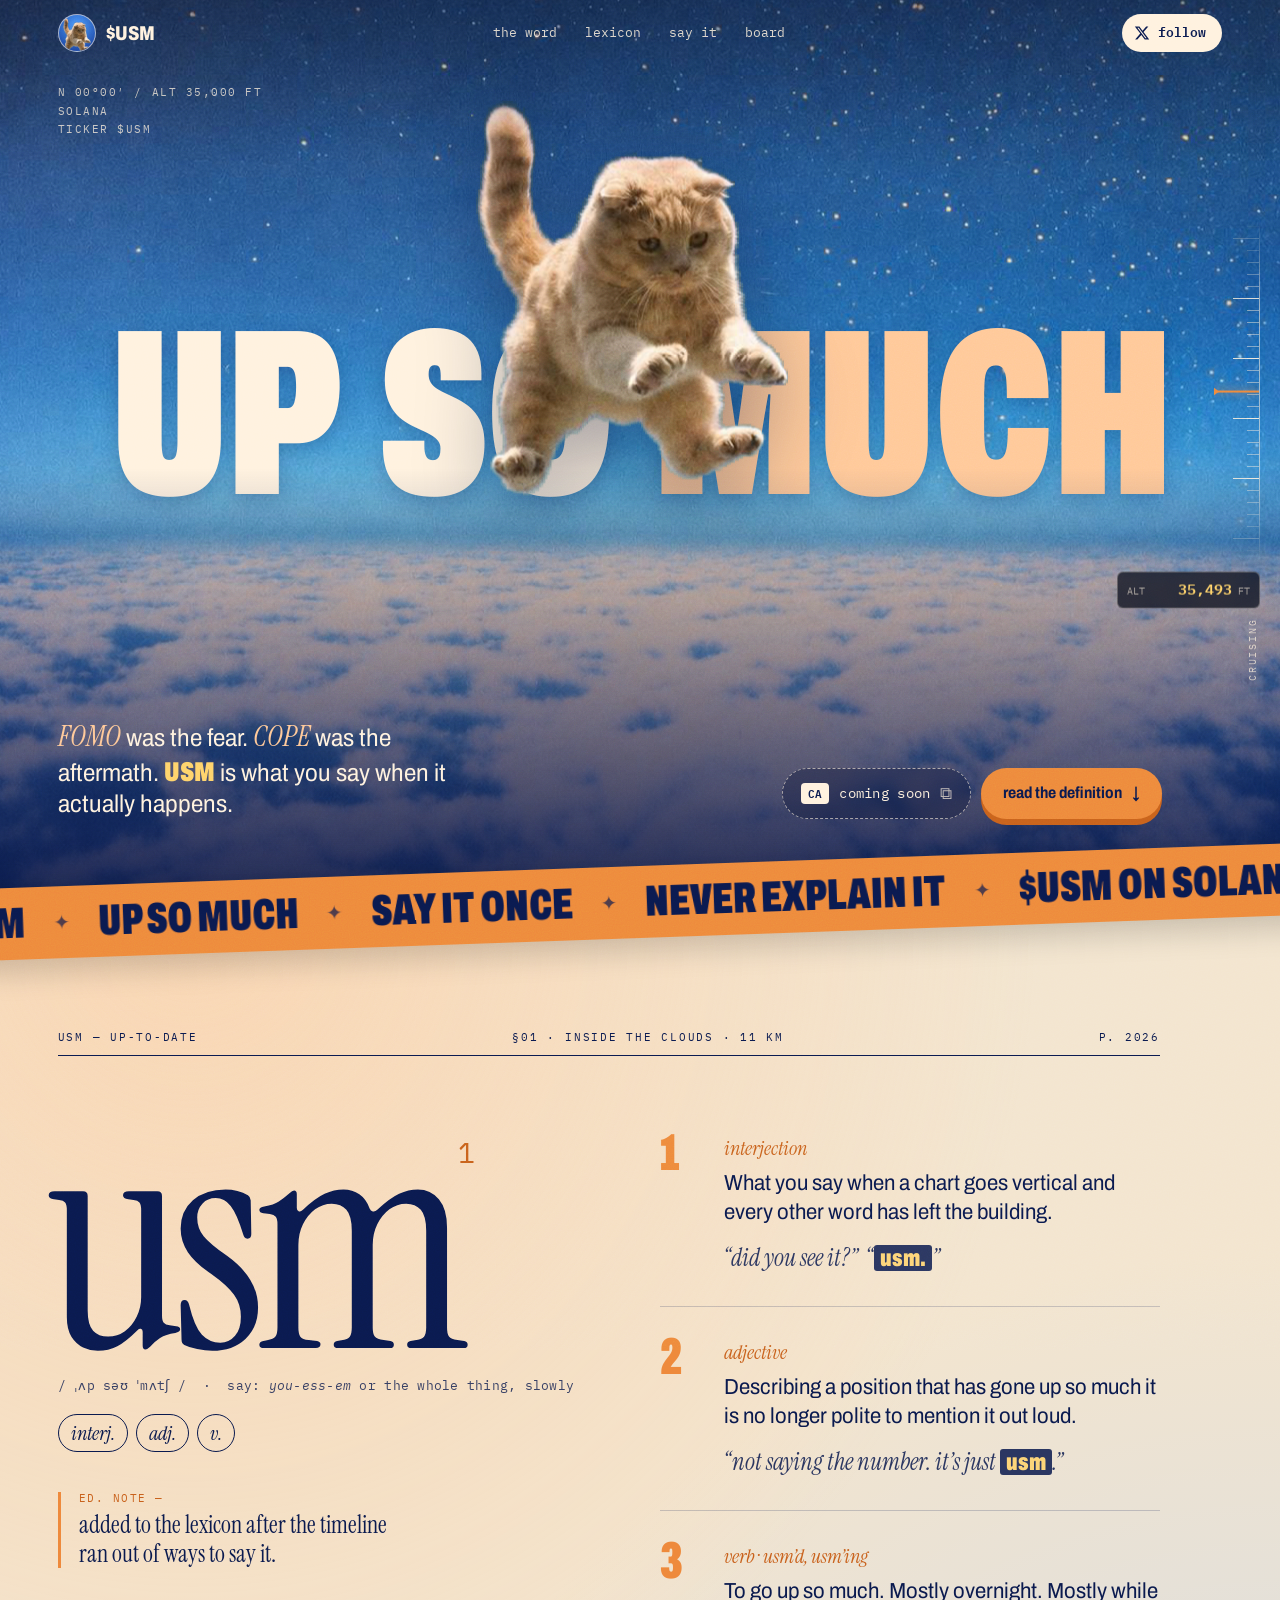
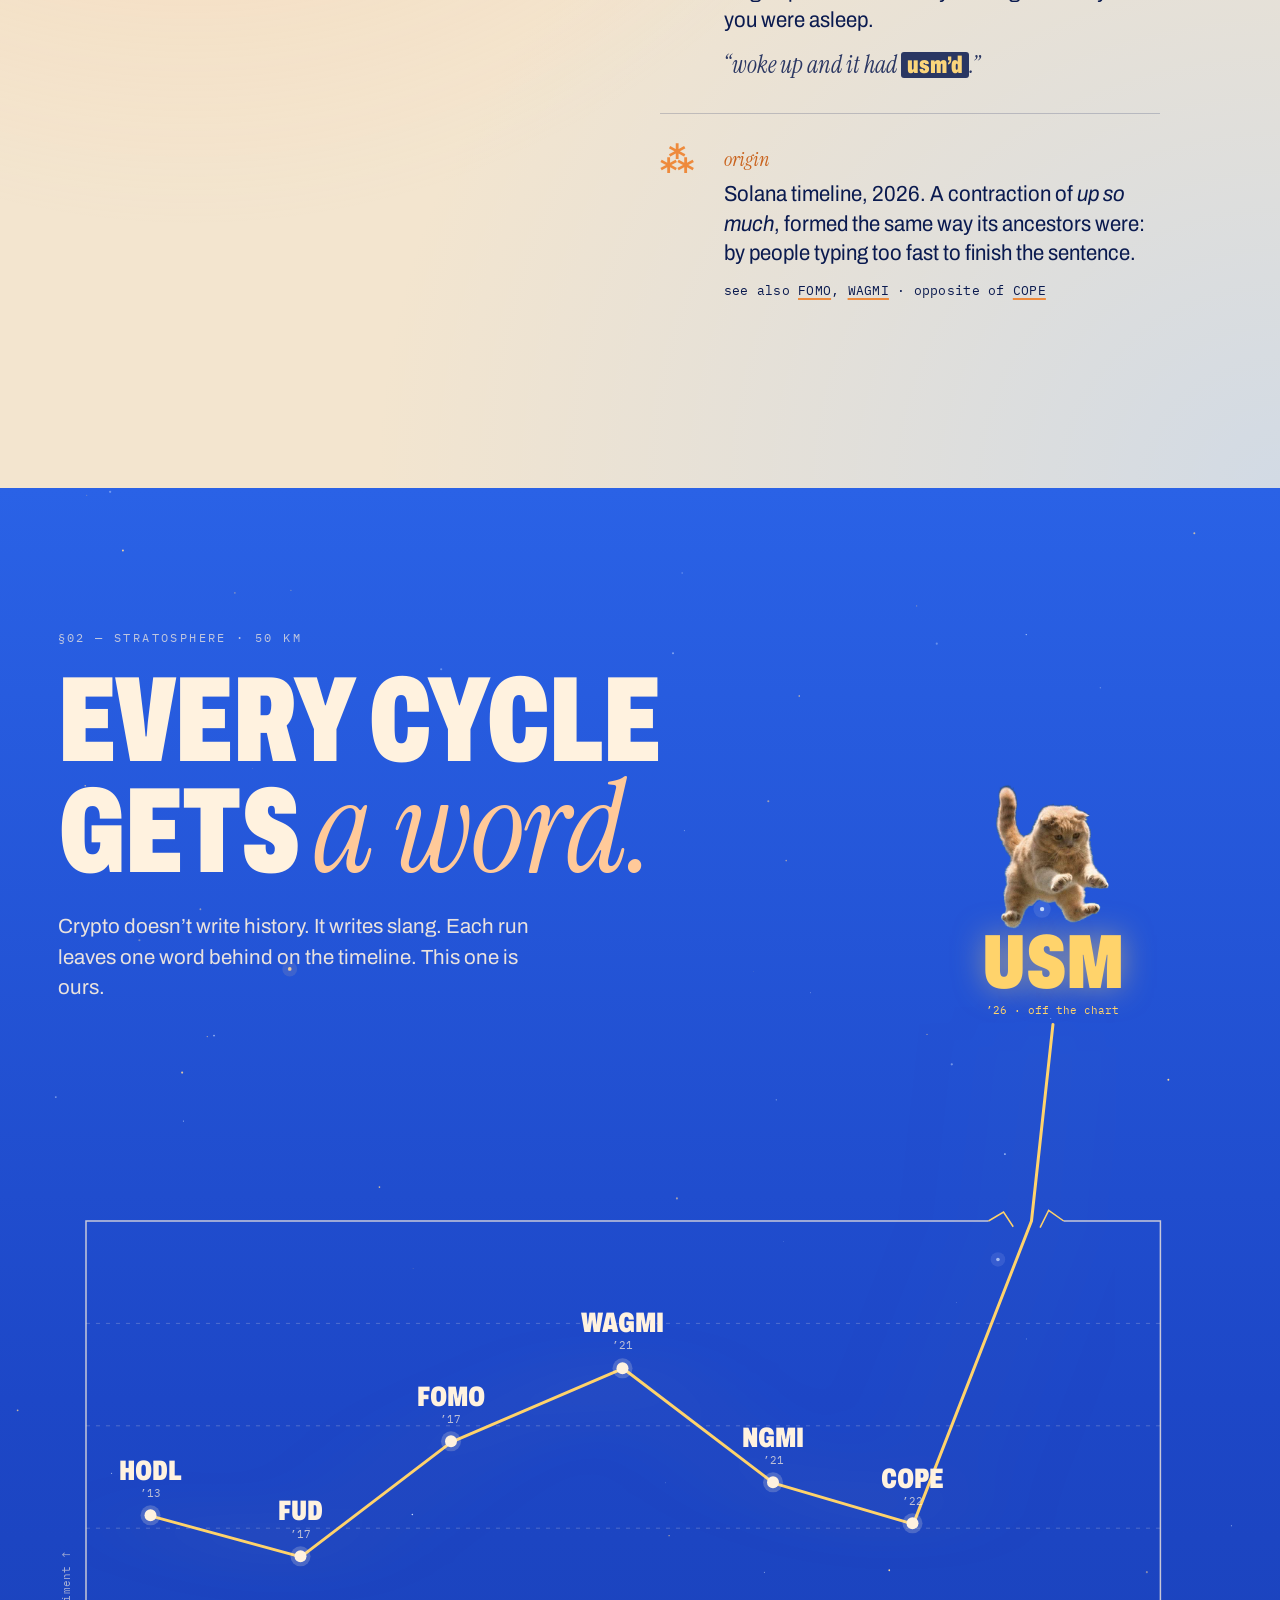
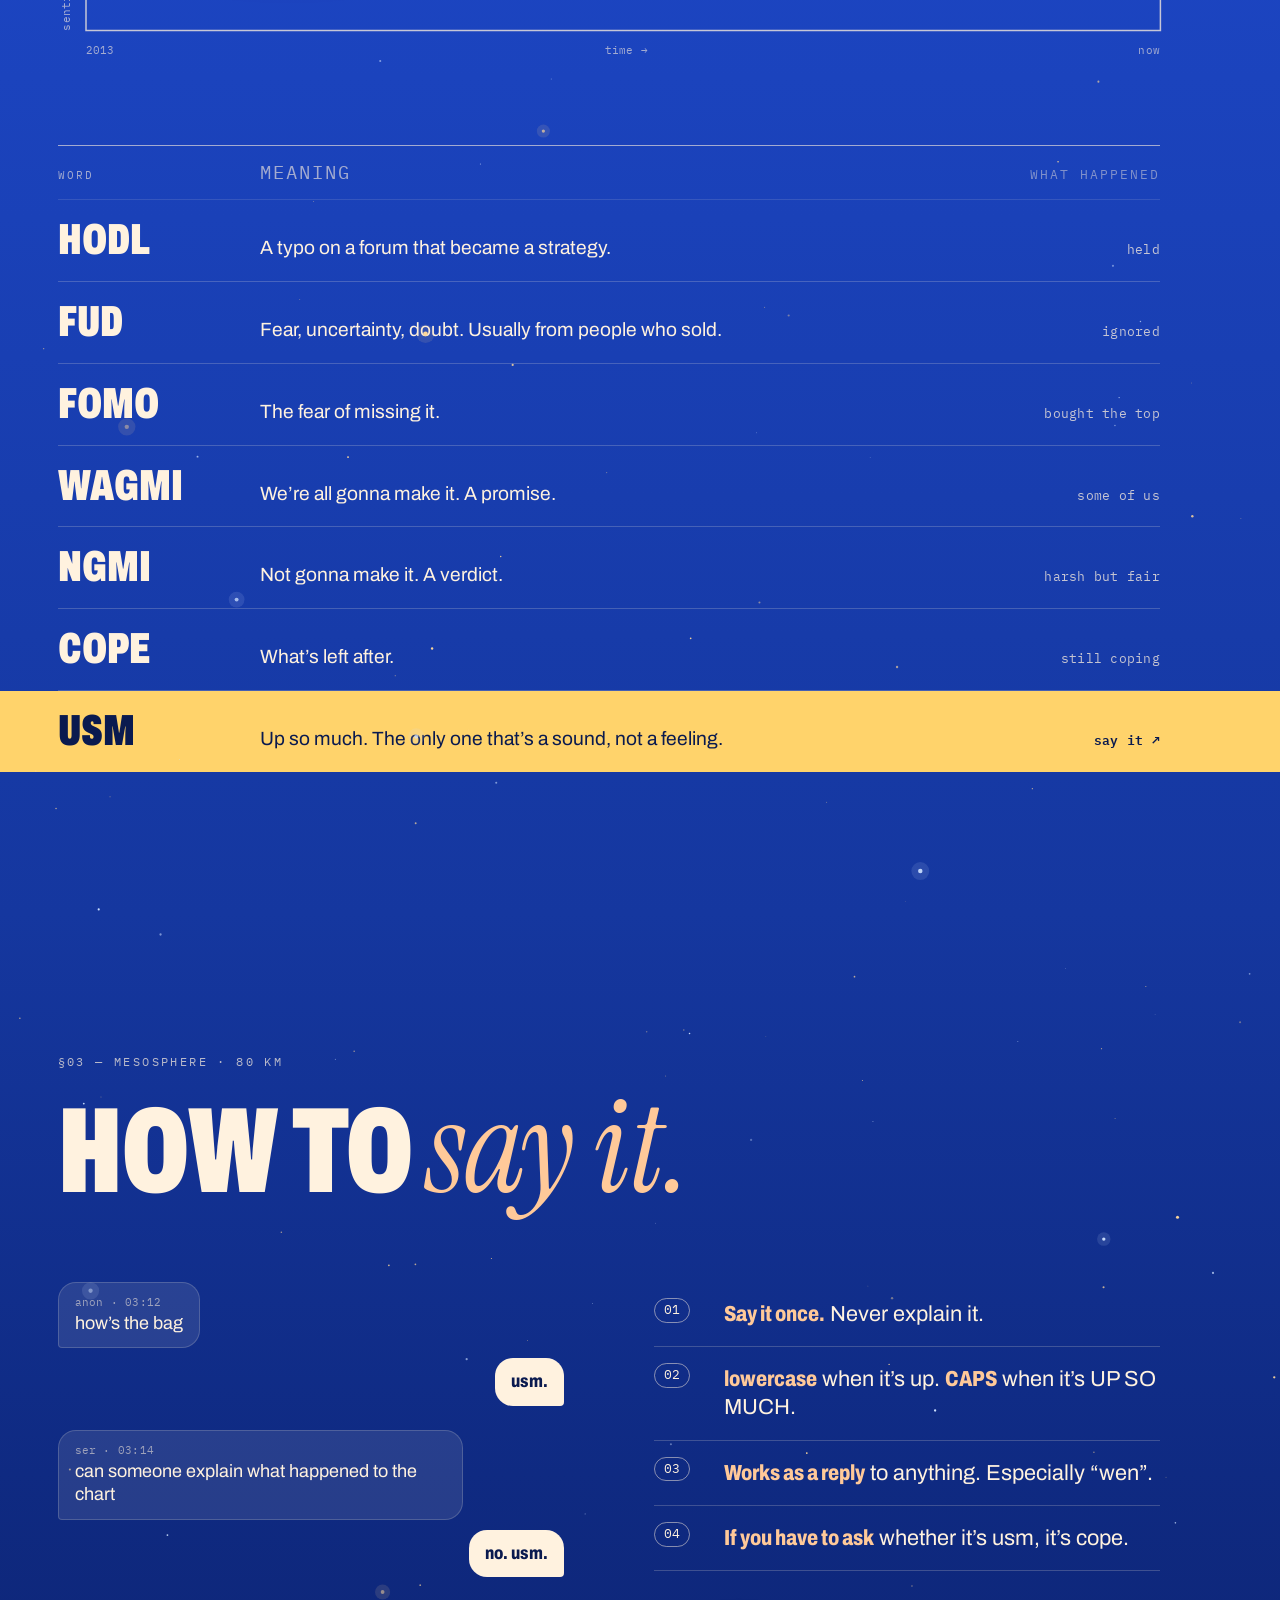
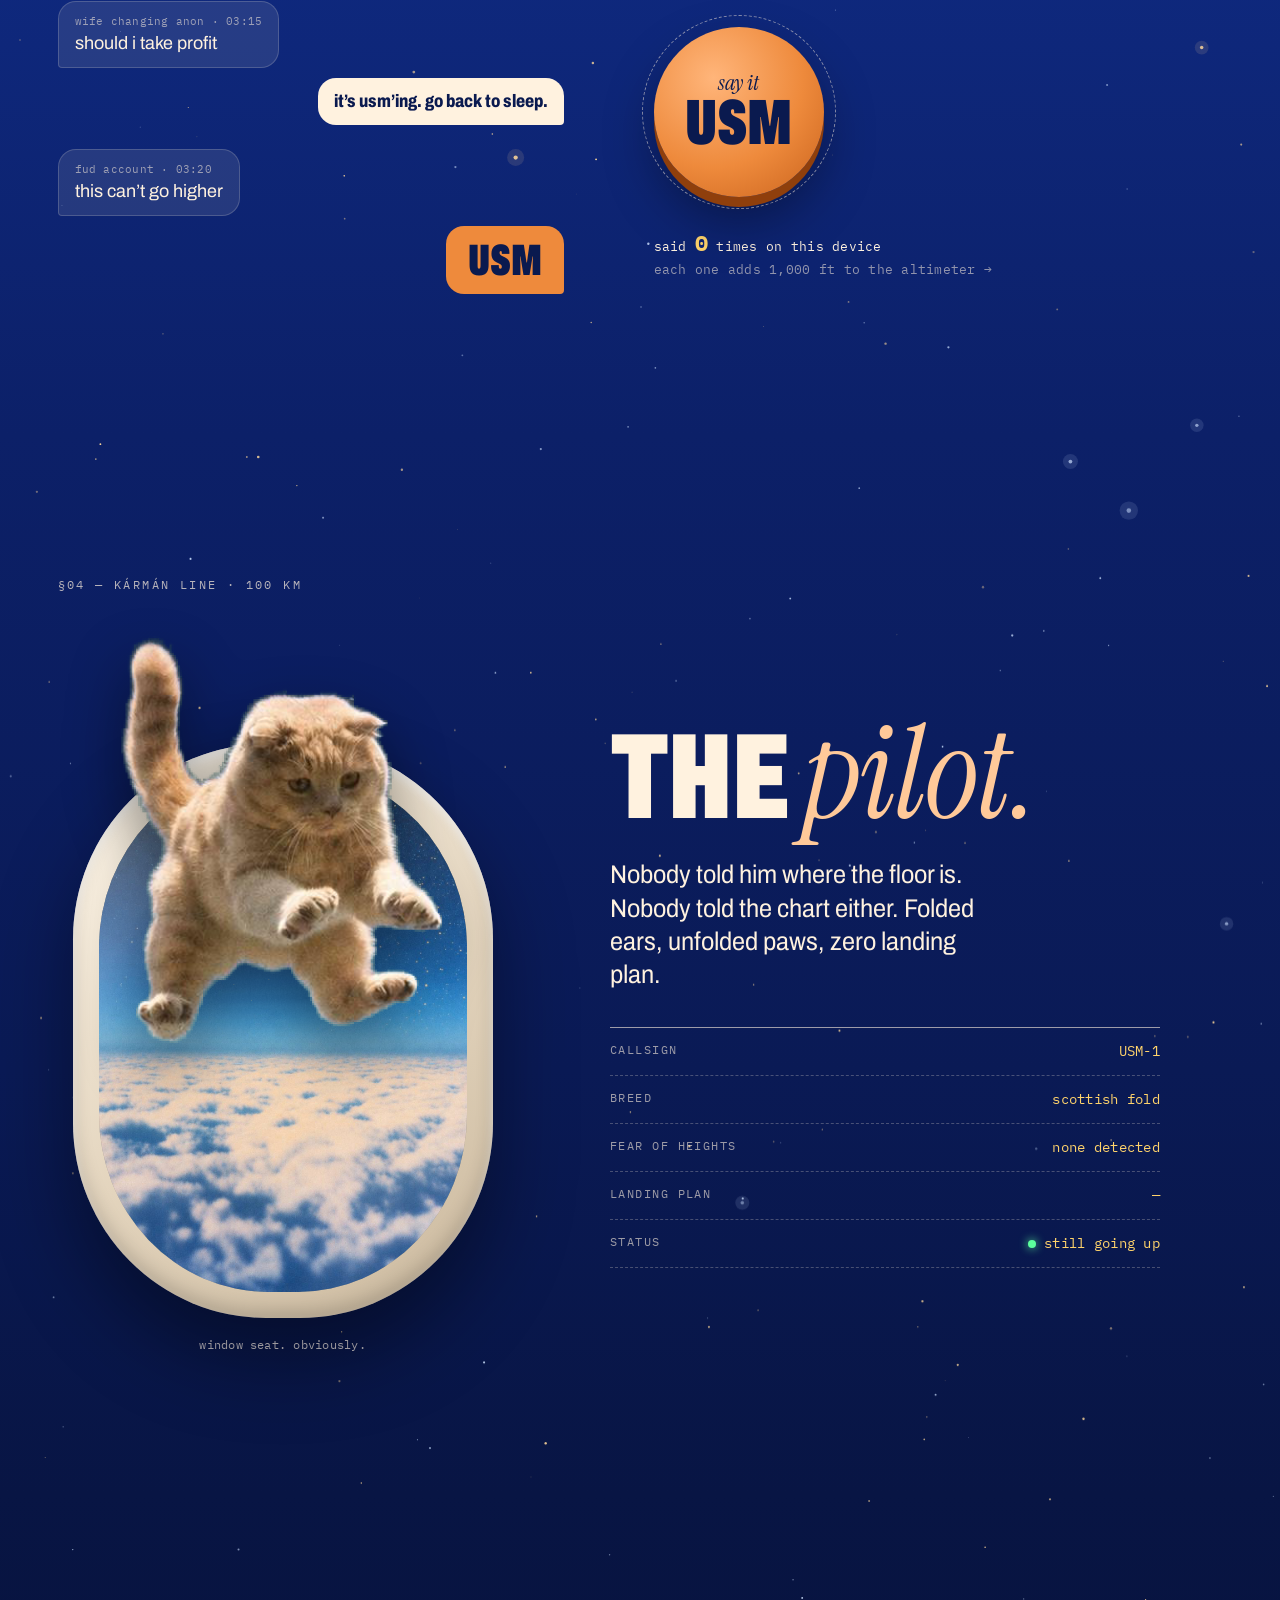
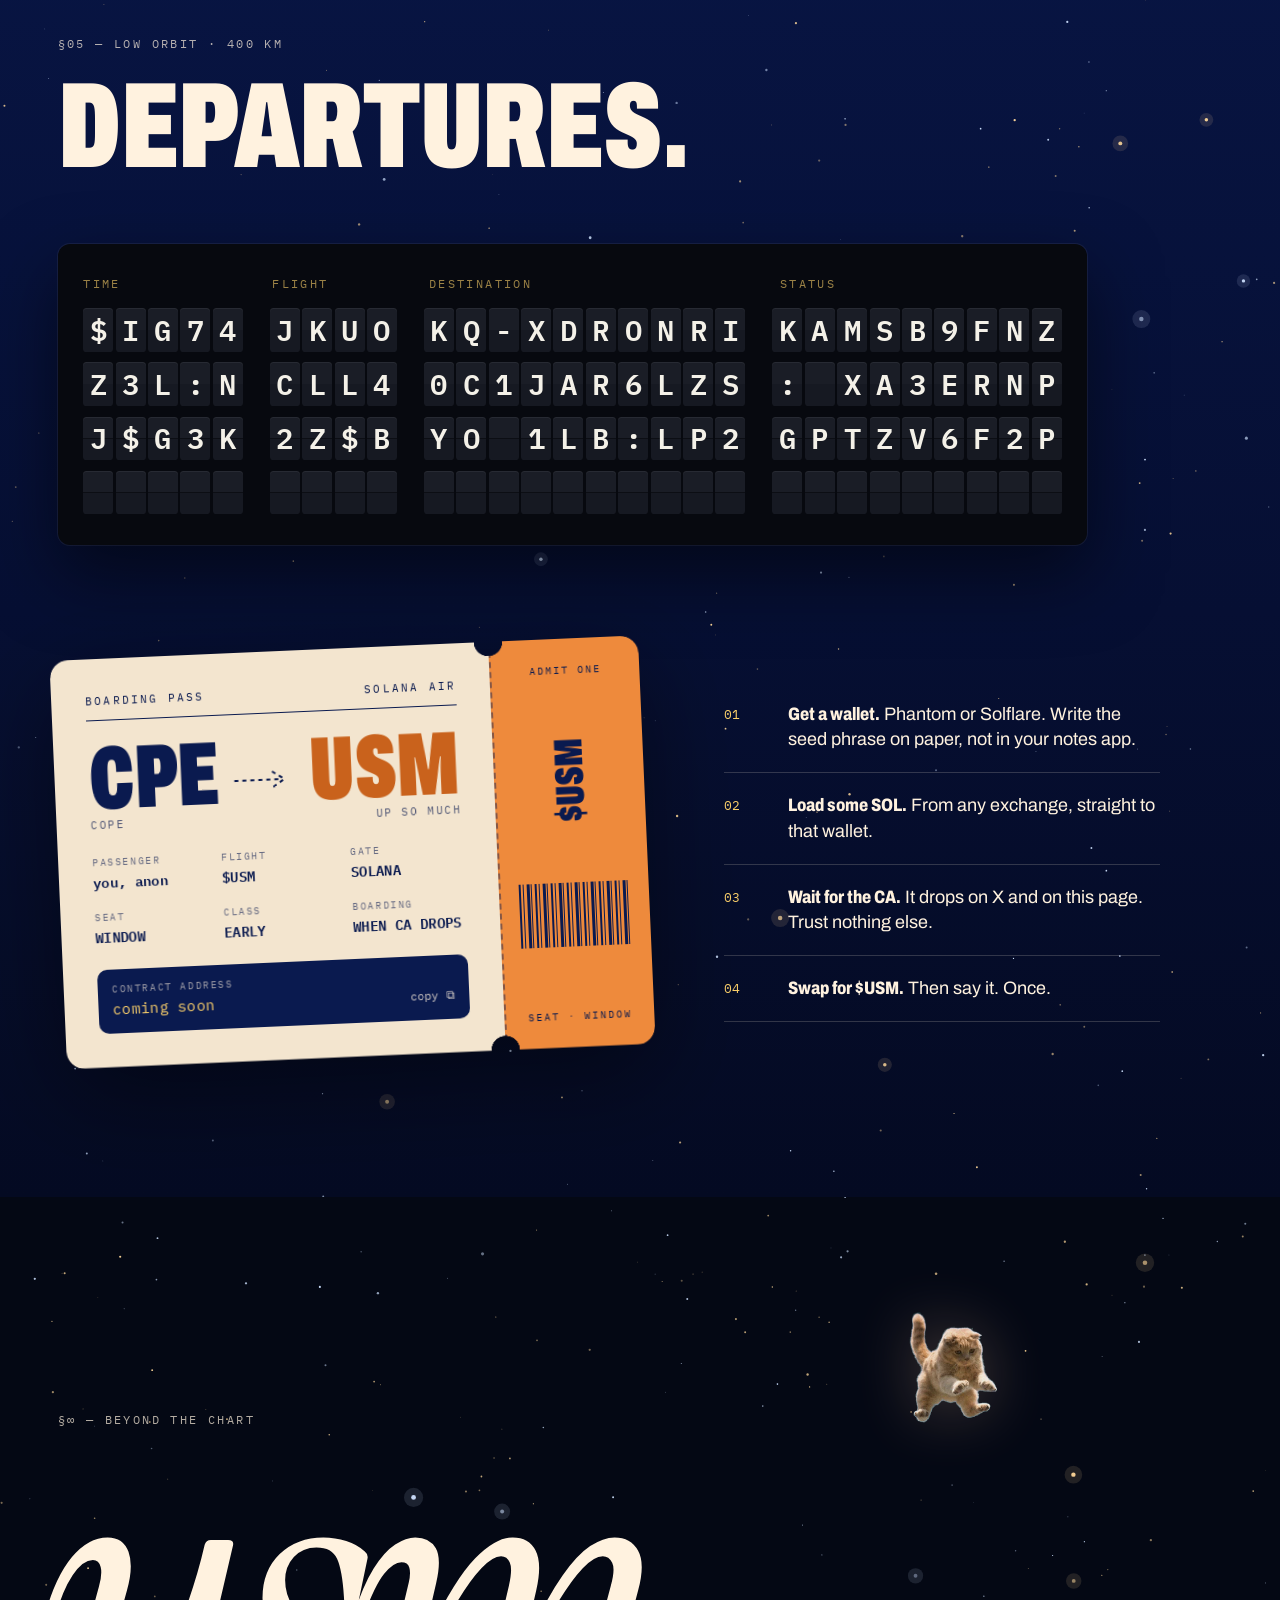
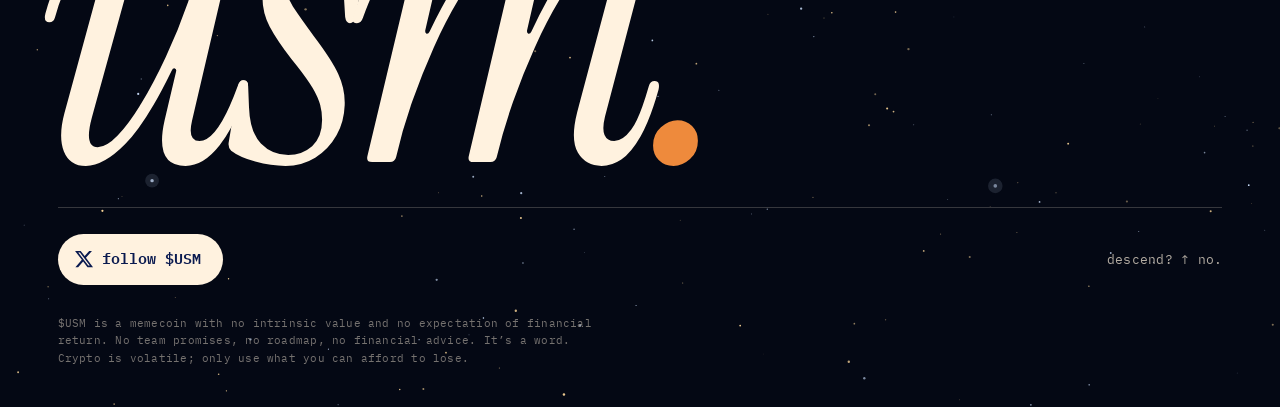
==== index.html @ 861a84e0 "Launch $USM landing page Altitude-themed site built from the logo: cat cut-out hero with parallax, d" ====
<!doctype html>
<html lang="en">
<head>
<meta charset="utf-8">
<meta name="viewport" content="width=device-width, initial-scale=1, viewport-fit=cover">
<title>$USM — Up So Much</title>
<meta name="description" content="FOMO was the fear. COPE was the aftermath. USM is what you say when it actually happens. $USM on Solana.">
<meta name="theme-color" content="#16378f">
<meta property="og:title" content="$USM — Up So Much">
<meta property="og:description" content="A new word for the timeline. Say it once. Never explain it.">
<meta property="og:image" content="logo.jpg">
<meta name="twitter:card" content="summary_large_image">
<link rel="icon" href="logo.jpg">
<link rel="preconnect" href="https://fonts.googleapis.com">
<link rel="preconnect" href="https://fonts.gstatic.com" crossorigin>
<link href="https://fonts.googleapis.com/css2?family=Archivo:ital,wdth,wght@0,62..125,100..900;1,62..125,100..900&family=IBM+Plex+Mono:wght@400;500;600&family=Instrument+Serif:ital@0;1&display=swap" rel="stylesheet">
<link rel="stylesheet" href="styles.css">
</head>
<body>

<div class="grain" aria-hidden="true"></div>
<div class="toast" id="toast" role="status" aria-live="polite"></div>

<!-- ===== NAV ===== -->
<header class="nav">
  <a href="#top" class="brand" aria-label="$USM home">
    <span class="brand-dot"><img src="assets/cat.png" alt=""></span>
    <span class="brand-tick">$USM</span>
  </a>
  <nav class="nav-links" aria-label="Sections">
    <a href="#word">the word</a>
    <a href="#lexicon">lexicon</a>
    <a href="#say">say it</a>
    <a href="#board">board</a>
  </nav>
  <a class="xbtn js-x" href="#" target="_blank" rel="noopener" aria-label="$USM on X">
    <svg viewBox="0 0 24 24" aria-hidden="true"><path d="M18.244 2.25h3.308l-7.227 8.26 8.502 11.24H16.17l-5.214-6.817L4.99 21.75H1.68l7.73-8.835L1.254 2.25H8.08l4.713 6.231zm-1.161 17.52h1.833L7.084 4.126H5.117z"/></svg>
    <span>follow</span>
  </a>
</header>

<!-- ===== ALTIMETER ===== -->
<aside class="alt" aria-hidden="true">
  <div class="alt-tape"><div class="alt-ticks" id="altTicks"></div><div class="alt-needle"></div></div>
  <div class="alt-read">
    <span class="alt-k">ALT</span>
    <span class="alt-v" id="altV">35,000</span>
    <span class="alt-k">FT</span>
  </div>
  <div class="alt-layer" id="altL">cruising</div>
</aside>

<main>

<!-- ===== HERO ===== -->
<section class="hero" id="top">
  <div class="stage stage-bg"><img src="assets/sky.jpg" alt="" class="sky"></div>

  <h1 class="hero-word" id="heroWord" aria-label="Up so much">
    <span>UP</span><span>SO</span><span>MUCH</span>
  </h1>

  <div class="stage stage-fg">
    <button class="cat" id="heroCat" aria-label="Boop the cat">
      <img src="assets/cat.png" alt="An orange Scottish fold cat leaping over the clouds">
    </button>
  </div>

  <div class="hero-meta mono">
    <span>N 00°00′ / ALT 35,000 FT</span>
    <span>SOLANA</span>
    <span>TICKER $USM</span>
  </div>

  <div class="hero-foot">
    <p class="hero-lede">
      <span class="serif">FOMO</span> was the fear.
      <span class="serif">COPE</span> was the aftermath.
      <b>USM</b> is what you say when it actually happens.
    </p>
    <div class="hero-actions">
      <button class="ca js-ca" type="button" aria-label="Copy contract address">
        <span class="ca-k mono">CA</span>
        <span class="ca-v mono js-ca-text">coming soon</span>
        <span class="ca-i" aria-hidden="true">⧉</span>
      </button>
      <a class="btn btn-ginger" href="#word">read the definition <span aria-hidden="true">↓</span></a>
    </div>
  </div>
</section>

<!-- ===== RIBBON ===== -->
<div class="ribbon" aria-hidden="true">
  <div class="ribbon-track">
    <span>USM</span><i>✦</i><span>up so much</span><i>✦</i><span>say it once</span><i>✦</i><span>never explain it</span><i>✦</i><span>$USM on solana</span><i>✦</i><span>the floor is a rumour</span><i>✦</i>
    <span>USM</span><i>✦</i><span>up so much</span><i>✦</i><span>say it once</span><i>✦</i><span>never explain it</span><i>✦</i><span>$USM on solana</span><i>✦</i><span>the floor is a rumour</span><i>✦</i>
  </div>
</div>

<!-- ===== 01 THE WORD ===== -->
<section class="word" id="word">
  <div class="runhead mono">
    <span>usm — up-to-date</span>
    <span>§01 · inside the clouds · 11 km</span>
    <span>p. 2026</span>
  </div>

  <div class="word-grid">
    <div class="word-left reveal">
      <div class="headword">usm<sup>1</sup></div>
      <div class="pron mono">/ ˌʌp səʊ ˈmʌtʃ / &nbsp;·&nbsp; say: <i>you-ess-em</i> or the whole thing, slowly</div>
      <div class="pos">
        <span>interj.</span><span>adj.</span><span>v.</span>
      </div>
      <p class="margin-note">
        <span class="mono">ed. note —</span> added to the lexicon after the timeline ran out of ways to say it.
      </p>
    </div>

    <ol class="defs">
      <li class="reveal">
        <span class="def-pos">interjection</span>
        <p>What you say when a chart goes vertical and every other word has left the building.</p>
        <blockquote>“did you see it?” &nbsp;“<b>usm.</b>”</blockquote>
      </li>
      <li class="reveal">
        <span class="def-pos">adjective</span>
        <p>Describing a position that has gone up so much it is no longer polite to mention it out loud.</p>
        <blockquote>“not saying the number. it’s just <b>usm</b>.”</blockquote>
      </li>
      <li class="reveal">
        <span class="def-pos">verb · usm’d, usm’ing</span>
        <p>To go up so much. Mostly overnight. Mostly while you were asleep.</p>
        <blockquote>“woke up and it had <b>usm’d</b>.”</blockquote>
      </li>
      <li class="reveal ety">
        <span class="def-pos">origin</span>
        <p>Solana timeline, 2026. A contraction of <i>up so much</i>, formed the same way its ancestors were: by people typing too fast to finish the sentence.</p>
        <p class="xref mono">see also <a href="#lexicon">FOMO</a>, <a href="#lexicon">WAGMI</a> · opposite of <a href="#lexicon">COPE</a></p>
      </li>
    </ol>
  </div>
</section>

<!-- ===== 02 LEXICON ===== -->
<section class="lex" id="lexicon">
  <canvas class="stars" data-density="0.35"></canvas>
  <div class="kicker mono">§02 — stratosphere · 50 km</div>
  <h2 class="h2">Every cycle<br>gets <em>a word.</em></h2>
  <p class="lex-sub">Crypto doesn’t write history. It writes slang. Each run leaves one word behind on the timeline. This one is ours.</p>

  <div class="chart reveal" id="chart">
    <div class="chart-axis-y mono"><span>sentiment ↑</span></div>
    <svg class="chart-svg" viewBox="0 0 100 100" preserveAspectRatio="none" aria-hidden="true">
      <g class="grid">
        <line x1="0" y1="25" x2="100" y2="25"/><line x1="0" y1="50" x2="100" y2="50"/><line x1="0" y1="75" x2="100" y2="75"/>
      </g>
      <path class="frame" d="M84 0 L0 0 L0 100 L100 100 L100 0 L91 0"/>
      <path class="crack" d="M84 0 L85.4 -2.2 L86.3 1.4 M91 0 L89.6 -2.6 L88.8 1.6"/>
      <polyline class="line" id="chartLine" points="6,72 20,82 34,54 50,36 64,64 77,74 88,0 90,-48"/>
    </svg>
    <div class="pts">
      <div class="pt" style="--x:6;--y:72"><i></i><b>HODL</b><small>’13</small></div>
      <div class="pt" style="--x:20;--y:82"><i></i><b>FUD</b><small>’17</small></div>
      <div class="pt" style="--x:34;--y:54"><i></i><b>FOMO</b><small>’17</small></div>
      <div class="pt" style="--x:50;--y:36"><i></i><b>WAGMI</b><small>’21</small></div>
      <div class="pt" style="--x:64;--y:64"><i></i><b>NGMI</b><small>’21</small></div>
      <div class="pt" style="--x:77;--y:74"><i></i><b>COPE</b><small>’22</small></div>
      <div class="pt pt-usm" style="--x:90;--y:-48"><img src="assets/cat.png" alt=""><b>USM</b><small>’26 · off the chart</small></div>
    </div>
    <div class="chart-axis-x mono"><span>2013</span><span>time →</span><span>now</span></div>
  </div>

  <div class="log">
    <div class="log-row log-head mono"><span>word</span><span>meaning</span><span>what happened</span></div>
    <div class="log-row reveal"><span class="lw">HODL</span><span>A typo on a forum that became a strategy.</span><span class="mono">held</span></div>
    <div class="log-row reveal"><span class="lw">FUD</span><span>Fear, uncertainty, doubt. Usually from people who sold.</span><span class="mono">ignored</span></div>
    <div class="log-row reveal"><span class="lw">FOMO</span><span>The fear of missing it.</span><span class="mono">bought the top</span></div>
    <div class="log-row reveal"><span class="lw">WAGMI</span><span>We’re all gonna make it. A promise.</span><span class="mono">some of us</span></div>
    <div class="log-row reveal"><span class="lw">NGMI</span><span>Not gonna make it. A verdict.</span><span class="mono">harsh but fair</span></div>
    <div class="log-row reveal"><span class="lw">COPE</span><span>What’s left after.</span><span class="mono">still coping</span></div>
    <div class="log-row log-usm reveal"><span class="lw">USM</span><span>Up so much. The only one that’s a sound, not a feeling.</span><span class="mono">say it ↗</span></div>
  </div>
</section>

<!-- ===== 03 SAY IT ===== -->
<section class="say" id="say">
  <canvas class="stars" data-density="0.6"></canvas>
  <div class="kicker mono">§03 — mesosphere · 80 km</div>
  <h2 class="h2">How to <em>say it.</em></h2>

  <div class="say-grid">
    <div class="thread" aria-label="Example replies">
      <div class="msg q reveal"><span class="who mono">anon · 03:12</span>how’s the bag</div>
      <div class="msg a reveal">usm.</div>
      <div class="msg q reveal"><span class="who mono">ser · 03:14</span>can someone explain what happened to the chart</div>
      <div class="msg a reveal">no. usm.</div>
      <div class="msg q reveal"><span class="who mono">wife changing anon · 03:15</span>should i take profit</div>
      <div class="msg a reveal">it’s usm’ing. go back to sleep.</div>
      <div class="msg q reveal"><span class="who mono">fud account · 03:20</span>this can’t go higher</div>
      <div class="msg a big reveal">USM</div>
    </div>

    <div class="say-right">
      <ol class="rules">
        <li class="reveal"><b>Say it once.</b> Never explain it.</li>
        <li class="reveal"><b>lowercase</b> when it’s up. <b>CAPS</b> when it’s UP SO MUCH.</li>
        <li class="reveal"><b>Works as a reply</b> to anything. Especially “wen”.</li>
        <li class="reveal"><b>If you have to ask</b> whether it’s usm, it’s cope.</li>
      </ol>

      <div class="sayit">
        <button class="sayit-btn" id="sayBtn" type="button">
          <span class="sayit-ring" aria-hidden="true"></span>
          <span class="sayit-label">say it</span>
          <span class="sayit-word">USM</span>
        </button>
        <div class="sayit-count mono">
          said <b id="sayCount">0</b> times on this device
          <span>each one adds 1,000 ft to the altimeter →</span>
        </div>
      </div>
    </div>
  </div>
</section>

<!-- ===== 04 PILOT ===== -->
<section class="pilot" id="pilot">
  <canvas class="stars" data-density="0.9"></canvas>
  <div class="kicker mono">§04 — kármán line · 100 km</div>

  <div class="pilot-grid">
    <figure class="porthole reveal">
      <div class="porthole-frame">
        <div class="porthole-glass"><img src="assets/sky.jpg" alt=""></div>
      </div>
      <img class="porthole-cat" src="assets/cat.png" alt="The $USM cat jumping out of an airplane window">
      <figcaption class="mono">window seat. obviously.</figcaption>
    </figure>

    <div class="pilot-copy">
      <h2 class="h2">The <em>pilot.</em></h2>
      <p class="pilot-lede">Nobody told him where the floor is. Nobody told the chart either. Folded ears, unfolded paws, zero landing plan.</p>
      <dl class="spec mono">
        <div><dt>callsign</dt><dd>USM-1</dd></div>
        <div><dt>breed</dt><dd>scottish fold</dd></div>
        <div><dt>fear of heights</dt><dd>none detected</dd></div>
        <div><dt>landing plan</dt><dd>—</dd></div>
        <div><dt>status</dt><dd class="blink">still going up</dd></div>
      </dl>
    </div>
  </div>
</section>

<!-- ===== 05 BOARD ===== -->
<section class="board" id="board">
  <canvas class="stars" data-density="1.3"></canvas>
  <div class="kicker mono">§05 — low orbit · 400 km</div>
  <h2 class="h2">Departures.</h2>

  <div class="flap" id="flap" role="table" aria-label="Departures board">
    <div class="flap-row flap-head mono" role="row">
      <span role="columnheader">time</span><span role="columnheader">flight</span><span role="columnheader">destination</span><span role="columnheader">status</span>
    </div>
    <div class="flap-row" role="row" data-row="--:--|FOMO|REGRET|DEPARTED"></div>
    <div class="flap-row" role="row" data-row="--:--|NGMI|ZERO|DIVERTED"></div>
    <div class="flap-row" role="row" data-row="--:--|COPE|NOWHERE|CANCELLED"></div>
    <div class="flap-row is-usm" role="row" data-row="SOON|USM|UP SO MUCH|BOARDING"></div>
  </div>

  <div class="board-grid">
    <article class="pass reveal" aria-label="Boarding pass">
      <div class="pass-main">
        <div class="pass-top mono"><span>boarding pass</span><span>solana air</span></div>
        <div class="route">
          <div><span class="iata">CPE</span><span class="mono">cope</span></div>
          <svg class="plane" viewBox="0 0 64 24" aria-hidden="true"><path d="M2 12h44M40 4l12 8-12 8" /></svg>
          <div><span class="iata">USM</span><span class="mono">up so much</span></div>
        </div>
        <div class="pass-fields mono">
          <div><small>passenger</small><b>you, anon</b></div>
          <div><small>flight</small><b>$USM</b></div>
          <div><small>gate</small><b>SOLANA</b></div>
          <div><small>seat</small><b>WINDOW</b></div>
          <div><small>class</small><b>EARLY</b></div>
          <div><small>boarding</small><b>WHEN CA DROPS</b></div>
        </div>
        <button class="pass-ca js-ca" type="button" aria-label="Copy contract address">
          <small class="mono">contract address</small>
          <span class="mono js-ca-text">coming soon</span>
          <span class="pass-ca-i mono">copy ⧉</span>
        </button>
      </div>
      <div class="pass-stub">
        <div class="mono stub-k">admit one</div>
        <div class="stub-t">$USM</div>
        <div class="barcode" aria-hidden="true"></div>
        <div class="mono stub-k">seat · window</div>
      </div>
    </article>

    <ol class="steps">
      <li class="reveal"><span class="mono">01</span><div><b>Get a wallet.</b> Phantom or Solflare. Write the seed phrase on paper, not in your notes app.</div></li>
      <li class="reveal"><span class="mono">02</span><div><b>Load some SOL.</b> From any exchange, straight to that wallet.</div></li>
      <li class="reveal"><span class="mono">03</span><div><b>Wait for the CA.</b> It drops on X and on this page. Trust nothing else.</div></li>
      <li class="reveal"><span class="mono">04</span><div><b>Swap for $USM.</b> Then say it. Once.</div></li>
    </ol>
  </div>
</section>

</main>

<!-- ===== FOOTER / SPACE ===== -->
<footer class="space">
  <canvas class="stars" data-density="2.2"></canvas>
  <img class="space-cat" src="assets/cat.png" alt="">
  <div class="kicker mono">§∞ — beyond the chart</div>
  <div class="space-word">usm<span>.</span></div>
  <div class="space-row">
    <a class="xbtn xbtn-lg js-x" href="#" target="_blank" rel="noopener" aria-label="$USM on X">
      <svg viewBox="0 0 24 24" aria-hidden="true"><path d="M18.244 2.25h3.308l-7.227 8.26 8.502 11.24H16.17l-5.214-6.817L4.99 21.75H1.68l7.73-8.835L1.254 2.25H8.08l4.713 6.231zm-1.161 17.52h1.833L7.084 4.126H5.117z"/></svg>
      <span>follow $USM</span>
    </a>
    <a class="mono descend" href="#top">descend? ↑ no.</a>
  </div>
  <p class="disclaimer mono">$USM is a memecoin with no intrinsic value and no expectation of financial return. No team promises, no roadmap, no financial advice. It’s a word. Crypto is volatile; only use what you can afford to lose.</p>
</footer>

<script src="main.js"></script>
</body>
</html>
---- styles.css ----
:root{
  --ink:#0a1a4f;
  --cobalt:#1d4bd0;
  --sky:#3f8cff;
  --haze:#a9cdff;
  --cream:#fff2df;
  --paper:#f3e5cf;
  --peach:#ffc999;
  --ginger:#ee8a3c;
  --ginger-d:#c9621c;
  --gold:#ffd36b;
  --space:#040814;

  --serif:"Instrument Serif", "Times New Roman", serif;
  --sans:"Archivo", "Arial Narrow", system-ui, sans-serif;
  --mono:"IBM Plex Mono", ui-monospace, Menlo, monospace;

  --pad:clamp(16px, 4.5vw, 72px);
  --ease:cubic-bezier(.2,.8,.2,1);
}

*{box-sizing:border-box}
html{scroll-behavior:smooth;-webkit-text-size-adjust:100%}
body{
  margin:0;
  background:var(--space);
  color:var(--cream);
  font-family:var(--sans);
  font-size:17px;
  line-height:1.5;
  overflow-x:hidden;
  -webkit-font-smoothing:antialiased;
}
img{display:block;max-width:100%}
a{color:inherit}
button{font:inherit;color:inherit;background:none;border:0;padding:0;cursor:pointer}
.mono{font-family:var(--mono);letter-spacing:.02em}
.serif{font-family:var(--serif);font-style:italic;font-weight:400}
::selection{background:var(--ginger);color:var(--ink)}

/* ---------- grain ---------- */
.grain{
  position:fixed;inset:-50%;z-index:90;pointer-events:none;opacity:.13;mix-blend-mode:overlay;
  background-image:url("data:image/svg+xml,%3Csvg xmlns='http://www.w3.org/2000/svg' width='220' height='220'%3E%3Cfilter id='n'%3E%3CfeTurbulence type='fractalNoise' baseFrequency='.85' numOctaves='3' stitchTiles='stitch'/%3E%3C/filter%3E%3Crect width='100%25' height='100%25' filter='url(%23n)'/%3E%3C/svg%3E");
  animation:grain 1.2s steps(6) infinite;
}
@keyframes grain{
  0%{transform:translate(0,0)}20%{transform:translate(-3%,2%)}40%{transform:translate(2%,-4%)}
  60%{transform:translate(-4%,-1%)}80%{transform:translate(3%,3%)}100%{transform:translate(0,0)}
}

/* ---------- toast ---------- */
.toast{
  position:fixed;left:50%;bottom:28px;z-index:100;transform:translate(-50%,20px);
  background:var(--cream);color:var(--ink);font-family:var(--mono);font-size:13px;
  padding:10px 16px;border-radius:999px;opacity:0;pointer-events:none;
  transition:opacity .25s, transform .35s var(--ease);box-shadow:0 10px 30px rgba(0,0,0,.25);
  max-width:calc(100vw - 32px);text-align:center;
}
.toast.on{opacity:1;transform:translate(-50%,0)}

/* ---------- nav ---------- */
.nav{
  position:fixed;top:0;left:0;right:0;z-index:50;
  display:flex;align-items:center;justify-content:space-between;gap:16px;
  padding:14px var(--pad);
  transition:background .3s, backdrop-filter .3s, padding .3s;
}
.nav.scrolled{background:rgba(6,14,44,.55);backdrop-filter:blur(10px);-webkit-backdrop-filter:blur(10px);padding-top:10px;padding-bottom:10px}
.brand{display:flex;align-items:center;gap:10px;text-decoration:none}
.brand-dot{
  width:38px;height:38px;border-radius:50%;overflow:hidden;
  background:radial-gradient(circle at 50% 30%, #4d9bff, #12348f);
  border:1.5px solid rgba(255,242,223,.6);
  display:grid;place-items:center;
}
.brand-dot img{width:78%;transform:translateY(6%)}
.brand-tick{font-weight:800;font-variation-settings:"wdth" 80;font-size:20px;letter-spacing:.01em}
.nav-links{display:flex;gap:4px}
.nav-links a{
  font-family:var(--mono);font-size:13px;text-decoration:none;padding:8px 12px;border-radius:999px;
  opacity:.85;transition:background .2s, opacity .2s;
}
.nav-links a:hover{background:rgba(255,242,223,.14);opacity:1}
.xbtn{
  display:inline-flex;align-items:center;gap:8px;text-decoration:none;
  background:var(--cream);color:var(--ink);border-radius:999px;padding:9px 16px 9px 12px;
  font-family:var(--mono);font-size:13px;font-weight:600;
  transition:transform .2s var(--ease), background .2s;
}
.xbtn svg{width:16px;height:16px;fill:currentColor}
.xbtn:hover{transform:translateY(-2px) rotate(-2deg);background:var(--gold)}

/* ---------- altimeter ---------- */
.alt{
  position:fixed;right:clamp(10px,1.6vw,26px);top:50%;transform:translateY(-50%);z-index:40;
  display:flex;flex-direction:column;align-items:flex-end;gap:10px;pointer-events:none;
  mix-blend-mode:normal;
}
.alt-tape{
  position:relative;width:46px;height:38vh;border-right:1.5px solid rgba(255,242,223,.55);
  overflow:hidden;
  -webkit-mask-image:linear-gradient(transparent, #000 25%, #000 75%, transparent);
          mask-image:linear-gradient(transparent, #000 25%, #000 75%, transparent);
}
.alt-ticks{
  position:absolute;inset:-100% 0;
  background:
    repeating-linear-gradient(to bottom, rgba(255,242,223,.85) 0 1.5px, transparent 1.5px 60px) right/26px 100% no-repeat,
    repeating-linear-gradient(to bottom, rgba(255,242,223,.45) 0 1px, transparent 1px 12px) right/12px 100% no-repeat;
}
.alt-needle{position:absolute;right:0;top:50%;width:46px;height:2px;background:var(--ginger);box-shadow:0 0 10px var(--ginger)}
.alt-needle::before{content:"";position:absolute;left:-2px;top:-5px;border:6px solid transparent;border-left:8px solid var(--ginger)}
.alt-read{
  display:flex;align-items:baseline;gap:6px;font-family:var(--mono);
  background:rgba(4,8,20,.72);border:1px solid rgba(255,242,223,.25);border-radius:6px;padding:6px 9px;
  backdrop-filter:blur(6px);-webkit-backdrop-filter:blur(6px);
}
.alt-k{font-size:10px;opacity:.6}
.alt-v{font-size:15px;font-weight:600;color:var(--gold);min-width:9ch;text-align:right;font-variant-numeric:tabular-nums}
.alt-layer{font-family:var(--mono);font-size:10px;text-transform:uppercase;letter-spacing:.18em;opacity:.7;writing-mode:vertical-rl;transform:rotate(180deg)}
.alt.bump .alt-v{animation:bump .5s var(--ease)}
@keyframes bump{30%{transform:translateY(-4px);color:#fff}}

/* ---------- HERO ---------- */
.hero{
  --size:max(100vw, 100svh, 640px);
  position:relative;height:100svh;min-height:640px;overflow:hidden;
  background:#16378f;isolation:isolate;
}
.stage{
  position:absolute;left:50%;top:0;width:var(--size);aspect-ratio:1;
  transform:translate(-50%, calc(var(--size) * -0.12 + var(--py, 0px)));
  will-change:transform;
}
.stage-bg{z-index:1}
.stage-bg .sky{width:100%;height:100%;object-fit:cover;transform:scale(1.04)}
.hero::after{
  content:"";position:absolute;inset:0;z-index:4;pointer-events:none;
  background:linear-gradient(to bottom, rgba(6,16,52,.35) 0%, transparent 18%, transparent 52%, rgba(9,24,78,.55) 78%, rgba(9,22,70,.92) 100%);
}
.stage-fg{z-index:3;pointer-events:none;transform:translate(-50%, calc(var(--size) * -0.12 + var(--cy, 0px)))}
.cat{
  position:absolute;left:37.002%;top:19.617%;width:24.88%;pointer-events:auto;
  transform:translate(var(--mx,0px), var(--my,0px));
  transition:transform .6s var(--ease);
  -webkit-tap-highlight-color:transparent;
}
.cat img{width:100%;animation:float 5.5s ease-in-out infinite;filter:drop-shadow(0 30px 40px rgba(4,12,50,.35))}
@keyframes float{
  0%,100%{transform:translateY(0) rotate(0)}
  50%{transform:translateY(-2.2%) rotate(-1.4deg)}
}
.cat.jump img{animation:jump .9s var(--ease)}
@keyframes jump{
  0%{transform:translateY(0) scale(1,1)}
  12%{transform:translateY(3%) scale(1.04,.94)}
  45%{transform:translateY(-22%) scale(.97,1.05) rotate(-4deg)}
  100%{transform:translateY(0) scale(1,1)}
}

.hero-word{
  position:absolute;z-index:2;left:0;right:0;margin:0;
  top:calc(var(--size) * 0.325 + var(--wy, 0px));
  transform:translateY(-50%);
  display:flex;justify-content:center;gap:.16em;
  font-family:var(--sans);font-weight:900;font-variation-settings:"wdth" 62;
  font-size:clamp(84px, 18.5vw, 330px);line-height:.8;letter-spacing:-.01em;
  color:var(--cream);text-shadow:0 .02em .08em rgba(10,26,79,.25);
  white-space:nowrap;pointer-events:none;user-select:none;
}
.hero-word span{display:inline-block;transform:translateY(110%);opacity:0;animation:rise 1.1s var(--ease) forwards}
.hero-word span:nth-child(2){animation-delay:.12s}
.hero-word span:nth-child(3){animation-delay:.24s;color:var(--peach)}
@keyframes rise{to{transform:none;opacity:1}}

.hero-meta{
  position:absolute;z-index:5;left:var(--pad);top:84px;
  display:flex;flex-direction:column;gap:2px;font-size:11px;opacity:.75;text-transform:uppercase;letter-spacing:.14em;
}
.hero-foot{
  position:absolute;z-index:5;left:var(--pad);right:calc(var(--pad) + 60px);bottom:clamp(64px, 9vh, 96px);
  display:flex;align-items:flex-end;justify-content:space-between;gap:28px;flex-wrap:wrap;
}
.hero-lede{
  margin:0;max-width:30ch;font-size:clamp(19px, 1.9vw, 26px);line-height:1.25;font-weight:400;
  font-variation-settings:"wdth" 90;
}
.hero-lede .serif{font-size:1.18em;color:var(--peach)}
.hero-lede b{font-weight:900;font-variation-settings:"wdth" 70;color:var(--gold);font-size:1.12em}
.hero-actions{display:flex;gap:10px;flex-wrap:wrap}

.ca{
  display:inline-flex;align-items:center;gap:10px;
  border:1.5px dashed rgba(255,242,223,.6);border-radius:999px;padding:12px 18px;
  background:rgba(6,16,52,.35);backdrop-filter:blur(6px);-webkit-backdrop-filter:blur(6px);
  transition:border-color .2s, background .2s;
}
.ca:hover{border-color:var(--gold);background:rgba(6,16,52,.6)}
.ca-k{font-size:11px;background:var(--cream);color:var(--ink);padding:2px 7px;border-radius:4px;font-weight:600}
.ca-v{font-size:14px;max-width:46vw;overflow:hidden;text-overflow:ellipsis;white-space:nowrap}
.ca-i{opacity:.7}
.btn{
  display:inline-flex;align-items:center;gap:10px;text-decoration:none;border-radius:999px;padding:13px 22px;
  font-weight:700;font-variation-settings:"wdth" 85;font-size:16px;transition:transform .25s var(--ease), box-shadow .25s;
}
.btn-ginger{background:var(--ginger);color:var(--ink);box-shadow:0 6px 0 var(--ginger-d)}
.btn-ginger:hover{transform:translateY(-3px);box-shadow:0 9px 0 var(--ginger-d)}
.btn-ginger:active{transform:translateY(3px);box-shadow:0 2px 0 var(--ginger-d)}

/* ---------- ribbon ---------- */
.ribbon{
  position:relative;z-index:6;background:var(--ginger);color:var(--ink);
  transform:rotate(-2deg);margin:-34px -4vw 0;padding:14px 0;overflow:hidden;
  box-shadow:0 12px 30px rgba(0,0,0,.18);
}
.ribbon-track{display:flex;align-items:center;gap:28px;width:max-content;animation:marquee 32s linear infinite}
.ribbon span{font-weight:900;font-variation-settings:"wdth" 65;font-size:clamp(26px,3.4vw,44px);text-transform:uppercase;line-height:1;white-space:nowrap}
.ribbon i{font-style:normal;font-size:20px;opacity:.7}
@keyframes marquee{to{transform:translateX(-50%)}}

/* ---------- shared section bits ---------- */
section{position:relative}
.kicker{font-size:12px;text-transform:uppercase;letter-spacing:.2em;opacity:.7;margin-bottom:22px;position:relative}
.h2{
  margin:0;font-family:var(--sans);font-weight:900;font-variation-settings:"wdth" 64;
  font-size:clamp(58px, 9.5vw, 156px);line-height:.86;letter-spacing:-.005em;text-transform:uppercase;position:relative;
}
.h2 em{font-family:var(--serif);font-style:italic;font-weight:400;text-transform:none;color:var(--peach);letter-spacing:-.01em;font-size:1.06em}
.stars{position:absolute;inset:0;width:100%;height:100%;pointer-events:none}
.reveal{opacity:0;transform:translateY(28px);transition:opacity .9s var(--ease), transform .9s var(--ease)}
.reveal.in{opacity:1;transform:none}

/* ---------- 01 WORD ---------- */
.word{
  background:var(--paper);color:var(--ink);
  padding:calc(70px + 4vw) var(--pad) clamp(80px,10vw,150px);
  margin-top:-30px;
  background-image:
    radial-gradient(ellipse at 15% 0%, rgba(255,201,153,.55), transparent 55%),
    radial-gradient(ellipse at 100% 100%, rgba(169,205,255,.45), transparent 50%);
}
.runhead{
  display:flex;justify-content:space-between;gap:16px;font-size:11px;text-transform:uppercase;letter-spacing:.16em;
  border-bottom:1.5px solid var(--ink);padding-bottom:10px;margin-bottom:clamp(40px,6vw,80px);
}
.word-grid{display:grid;grid-template-columns:minmax(0,1.05fr) minmax(0,1fr);gap:clamp(30px,6vw,110px);align-items:start}
.headword{
  font-family:var(--serif);font-size:clamp(150px, 24vw, 380px);line-height:.72;letter-spacing:-.04em;
  font-weight:400;margin-left:-.04em;
}
.headword sup{font-family:var(--mono);font-size:.09em;vertical-align:top;letter-spacing:0;position:relative;top:.4em;color:var(--ginger-d)}
.pron{font-size:13px;margin-top:22px;opacity:.8}
.pos{display:flex;gap:8px;margin-top:18px}
.pos span{border:1.5px solid var(--ink);border-radius:999px;padding:3px 12px;font-family:var(--serif);font-style:italic;font-size:20px}
.margin-note{
  margin:40px 0 0;max-width:30ch;font-family:var(--serif);font-size:24px;line-height:1.2;
  padding-left:18px;border-left:3px solid var(--ginger);
}
.margin-note .mono{display:block;font-size:11px;text-transform:uppercase;letter-spacing:.14em;color:var(--ginger-d);margin-bottom:6px}
.defs{list-style:none;margin:0;padding:0;counter-reset:d}
.defs li{counter-increment:d;position:relative;padding:0 0 30px 64px;margin-bottom:30px;border-bottom:1px solid rgba(10,26,79,.2)}
.defs li::before{
  content:counter(d);position:absolute;left:0;top:-6px;
  font-weight:900;font-variation-settings:"wdth" 62;font-size:52px;line-height:1;color:var(--ginger);
}
.defs li.ety::before{content:"⁂";font-size:34px;top:0}
.defs li:last-child{border-bottom:0}
.def-pos{font-family:var(--serif);font-style:italic;font-size:20px;color:var(--ginger-d)}
.defs p{margin:6px 0 0;font-size:clamp(19px,1.7vw,24px);line-height:1.35;font-variation-settings:"wdth" 92}
.defs blockquote{margin:12px 0 0;font-family:var(--serif);font-size:24px;font-style:italic;opacity:.85}
.defs blockquote b{font-style:normal;font-family:var(--sans);font-weight:900;font-variation-settings:"wdth" 70;background:var(--ink);color:var(--gold);padding:0 6px;border-radius:3px}
.xref{font-size:13px !important;margin-top:14px !important}
.xref a{color:var(--ink);text-decoration-color:var(--ginger);text-underline-offset:3px;text-decoration-thickness:2px}

/* ---------- 02 LEXICON ---------- */
.lex{
  padding:clamp(90px,11vw,170px) var(--pad);
  background:linear-gradient(180deg, #2a62e6 0%, #1d47c7 45%, #15379f 100%);
  overflow:hidden;
}
.lex-sub{max-width:42ch;font-size:clamp(18px,1.6vw,22px);margin:26px 0 0;opacity:.9;position:relative}
.chart{
  position:relative;margin:clamp(150px,17vw,230px) 0 0 0;height:clamp(280px, 32vw, 440px);
  margin-left:28px;
}
.chart-svg{position:absolute;inset:0;width:100%;height:100%;overflow:visible}
.chart .grid line{stroke:rgba(255,242,223,.22);stroke-width:1;stroke-dasharray:4 6;vector-effect:non-scaling-stroke}
.chart .frame{fill:none;stroke:rgba(255,242,223,.75);stroke-width:1.5;vector-effect:non-scaling-stroke}
.chart .crack{fill:none;stroke:var(--gold);stroke-width:1.5;vector-effect:non-scaling-stroke;opacity:0;transition:opacity .3s 2.2s}
.chart .line{
  fill:none;stroke:var(--gold);stroke-width:3;stroke-linejoin:round;stroke-linecap:round;vector-effect:non-scaling-stroke;
  filter:drop-shadow(0 0 6px rgba(255,211,107,.6));
  clip-path:inset(-60% 101% -60% -5%);
  transition:clip-path 2.6s cubic-bezier(.6,0,.2,1);
}
.chart.in .line{clip-path:inset(-60% -5% -60% -5%)}
.chart.in .crack{opacity:1}
.pts{position:absolute;inset:0}
.pt{
  position:absolute;left:calc(var(--x) * 1%);top:calc(var(--y) * 1%);
  display:flex;flex-direction:column;align-items:center;transform:translate(-50%, -100%);
  padding-bottom:14px;opacity:0;transition:opacity .5s, transform .6s var(--ease);
}
.pt i{position:absolute;bottom:-6px;width:12px;height:12px;border-radius:50%;background:var(--cream);box-shadow:0 0 0 4px rgba(255,242,223,.2)}
.pt b{font-weight:900;font-variation-settings:"wdth" 70;font-size:clamp(18px,2.2vw,32px);line-height:1}
.pt small{font-family:var(--mono);font-size:11px;opacity:.7}
.chart.in .pt{opacity:1}
.pt:nth-child(1){transition-delay:.3s}.pt:nth-child(2){transition-delay:.6s}.pt:nth-child(3){transition-delay:.9s}
.pt:nth-child(4){transition-delay:1.2s}.pt:nth-child(5){transition-delay:1.5s}.pt:nth-child(6){transition-delay:1.8s}
.pt-usm{transition-delay:2.5s !important;transform:translate(-50%,-100%) scale(.6);padding-bottom:6px}
.chart.in .pt-usm{transform:translate(-50%,-100%) scale(1)}
.pt-usm img{width:clamp(70px,9vw,130px);margin-bottom:-4px;animation:float 4s ease-in-out infinite}
.pt-usm b{font-size:clamp(40px,6vw,92px);color:var(--gold);text-shadow:0 0 30px rgba(255,211,107,.5)}
.pt-usm small{color:var(--gold);opacity:1;white-space:nowrap}
.chart-axis-y{position:absolute;left:-28px;bottom:0;transform-origin:left bottom;transform:rotate(-90deg) translateY(100%);font-size:11px;opacity:.6;white-space:nowrap}
.chart-axis-x{position:absolute;left:0;right:0;bottom:-28px;display:flex;justify-content:space-between;font-size:11px;opacity:.6}

.log{margin-top:clamp(80px,9vw,130px);border-top:1.5px solid rgba(255,242,223,.6)}
.log-row{display:grid;grid-template-columns:minmax(110px,.6fr) minmax(0,2fr) minmax(0,.9fr);gap:20px;align-items:baseline;padding:18px 0;border-bottom:1px solid rgba(255,242,223,.2)}
.log-head{font-size:11px;text-transform:uppercase;letter-spacing:.18em;opacity:.6;padding:12px 0}
.log-row > span:nth-child(2){font-size:clamp(17px,1.5vw,21px)}
.log-row > span:nth-child(3){font-size:13px;opacity:.75;text-align:right}
.lw{font-weight:900;font-variation-settings:"wdth" 66;font-size:clamp(28px,3.4vw,46px);line-height:1}
.log-usm{background:var(--gold);color:var(--ink);margin:0 calc(var(--pad) * -1);padding-left:var(--pad);padding-right:var(--pad);border-bottom:0}
.log-usm > span:nth-child(3){opacity:1;font-weight:600}

/* ---------- 03 SAY ---------- */
.say{
  padding:clamp(90px,11vw,170px) var(--pad);
  background:linear-gradient(180deg, #15379f 0%, #0f2a82 50%, #0c2068 100%);
  overflow:hidden;
}
.say-grid{display:grid;grid-template-columns:minmax(0,1fr) minmax(0,1fr);gap:clamp(40px,7vw,120px);margin-top:clamp(50px,6vw,90px);position:relative}
.thread{display:flex;flex-direction:column;gap:10px}
.msg{
  max-width:min(80%, 420px);padding:12px 16px;border-radius:18px;font-size:18px;line-height:1.3;
}
.msg.q{align-self:flex-start;background:rgba(255,242,223,.1);border:1px solid rgba(255,242,223,.18);border-bottom-left-radius:4px}
.msg.a{align-self:flex-end;background:var(--cream);color:var(--ink);font-weight:800;font-variation-settings:"wdth" 80;border-bottom-right-radius:4px}
.msg.a.big{background:var(--ginger);font-size:44px;font-weight:900;font-variation-settings:"wdth" 62;line-height:1;padding:12px 22px;transform-origin:right bottom}
.msg.a.big.in{animation:pop .7s var(--ease) .2s both}
@keyframes pop{0%{transform:scale(.4) rotate(6deg)}60%{transform:scale(1.12) rotate(-3deg)}100%{transform:none}}
.msg .who{display:block;font-size:11px;opacity:.55;margin-bottom:3px}
.msg:nth-child(odd){margin-top:14px}
.msg:first-child{margin-top:0}

.rules{list-style:none;margin:0;padding:0;counter-reset:r}
.rules li{
  counter-increment:r;position:relative;padding:18px 0 18px 70px;border-bottom:1px solid rgba(255,242,223,.2);
  font-size:clamp(19px,1.7vw,24px);line-height:1.3;
}
.rules li::before{
  content:"0" counter(r);position:absolute;left:0;top:16px;font-family:var(--mono);font-size:13px;
  border:1px solid rgba(255,242,223,.5);border-radius:999px;padding:3px 9px;
}
.rules b{font-weight:800;font-variation-settings:"wdth" 80;color:var(--peach)}

.sayit{display:flex;align-items:center;gap:28px;margin-top:56px;flex-wrap:wrap}
.sayit-btn{
  position:relative;width:170px;height:170px;border-radius:50%;flex:none;
  background:radial-gradient(circle at 35% 30%, #ffb57a, var(--ginger) 55%, var(--ginger-d));
  color:var(--ink);display:flex;flex-direction:column;align-items:center;justify-content:center;
  box-shadow:0 10px 0 #8f3f0c, 0 24px 50px rgba(0,0,0,.35);
  transition:transform .12s, box-shadow .12s;
  -webkit-tap-highlight-color:transparent;user-select:none;
}
.sayit-btn:active,.sayit-btn.press{transform:translateY(8px);box-shadow:0 2px 0 #8f3f0c, 0 10px 20px rgba(0,0,0,.35)}
.sayit-label{font-family:var(--serif);font-style:italic;font-size:22px;line-height:1}
.sayit-word{font-weight:900;font-variation-settings:"wdth" 62;font-size:64px;line-height:.9}
.sayit-ring{position:absolute;inset:-12px;border-radius:50%;border:1.5px dashed rgba(255,242,223,.5);animation:spin 18s linear infinite}
@keyframes spin{to{transform:rotate(360deg)}}
.sayit-count{font-size:13px;line-height:1.6}
.sayit-count b{color:var(--gold);font-size:22px}
.sayit-count span{display:block;opacity:.55}
.fly{
  position:fixed;z-index:80;pointer-events:none;font-weight:900;font-variation-settings:"wdth" 62;color:var(--gold);
  font-size:40px;line-height:1;text-shadow:0 4px 18px rgba(0,0,0,.3);
  animation:fly 1.4s cubic-bezier(.2,.7,.3,1) forwards;
}
@keyframes fly{
  0%{transform:translate(-50%,-50%) scale(.6);opacity:0}
  15%{opacity:1}
  100%{transform:translate(calc(-50% + var(--dx)), calc(-50% - 260px)) scale(1.3) rotate(var(--rot));opacity:0}
}

/* ---------- 04 PILOT ---------- */
.pilot{
  padding:clamp(90px,11vw,170px) var(--pad);
  background:linear-gradient(180deg, #0c2068 0%, #0a1a55 60%, #081544 100%);
  overflow:hidden;
}
.pilot-grid{display:grid;grid-template-columns:minmax(0,.9fr) minmax(0,1.1fr);gap:clamp(40px,8vw,140px);align-items:center;position:relative;margin-top:40px}
.porthole{position:relative;margin:0;width:min(420px, 78vw);justify-self:center;padding-top:110px}
.porthole-frame{
  position:relative;aspect-ratio:3/4.1;border-radius:46% / 34%;padding:26px;
  background:linear-gradient(145deg, #fff8ec, #e3d4bd 55%, #c9b79c);
  box-shadow:
    inset 0 -8px 18px rgba(0,0,0,.18), inset 0 6px 10px rgba(255,255,255,.8),
    0 40px 80px rgba(0,0,0,.4);
}
.porthole-glass{
  position:relative;width:100%;height:100%;border-radius:46% / 34%;overflow:hidden;
  box-shadow:inset 0 0 0 3px rgba(0,0,0,.15), inset 0 18px 30px rgba(0,0,0,.35);
}
.porthole-glass img{width:100%;height:100%;object-fit:cover;object-position:50% 58%}
.porthole-glass::after{content:"";position:absolute;inset:0;background:linear-gradient(120deg, rgba(255,255,255,.22) 0 18%, transparent 30% 70%, rgba(255,255,255,.08) 80%)}
.porthole-cat{
  position:absolute;left:50%;top:0;width:78%;transform:translateX(-50%);
  filter:drop-shadow(0 26px 30px rgba(0,0,0,.45));
  animation:peek 6s ease-in-out infinite;
}
@keyframes peek{0%,100%{transform:translate(-50%,0) rotate(-2deg)}50%{transform:translate(-50%,-14px) rotate(2deg)}}
.porthole figcaption{text-align:center;font-size:12px;opacity:.6;margin-top:18px}
.pilot-lede{font-size:clamp(20px,2vw,28px);line-height:1.3;max-width:28ch;margin:28px 0 36px;font-variation-settings:"wdth" 90}
.spec{margin:0;border-top:1.5px solid rgba(255,242,223,.6);font-size:14px}
.spec div{display:flex;justify-content:space-between;gap:20px;padding:13px 0;border-bottom:1px dashed rgba(255,242,223,.25)}
.spec dt{opacity:.6;text-transform:uppercase;letter-spacing:.12em;font-size:12px}
.spec dd{margin:0;color:var(--gold);text-align:right}
.blink::before{content:"";display:inline-block;width:8px;height:8px;border-radius:50%;background:#5cff9d;margin-right:8px;box-shadow:0 0 10px #5cff9d;animation:blink 1.2s steps(2) infinite}
@keyframes blink{50%{opacity:.2}}

/* ---------- 05 BOARD ---------- */
.board{
  padding:clamp(90px,11vw,170px) var(--pad);
  background:linear-gradient(180deg, #081544 0%, #060f33 55%, #040a22 100%);
  overflow:hidden;
}
.flap{
  --cw:clamp(9px, calc((100vw - 2 * var(--pad) - 60px) / 32), 30px);
  position:relative;margin-top:clamp(40px,5vw,70px);
  background:#07090f;border-radius:12px;padding:clamp(12px,2vw,26px);
  box-shadow:0 0 0 1px rgba(255,255,255,.06), 0 30px 70px rgba(0,0,0,.5);
  width:fit-content;max-width:100%;
}
.flap-row{display:grid;grid-template-columns:repeat(4, auto);justify-content:start;gap:calc(var(--cw) * .9);padding:calc(var(--cw) * .18) 0}
.flap-head{font-size:clamp(9px,1vw,12px);text-transform:uppercase;letter-spacing:.2em;color:rgba(255,211,107,.6);padding-bottom:10px}
.flap-head span:nth-child(1){width:calc(var(--cw) * 5 * 1.08)}
.flap-head span:nth-child(2){width:calc(var(--cw) * 4 * 1.08)}
.flap-head span:nth-child(3){width:calc(var(--cw) * 10 * 1.08)}
.cells{display:flex;gap:calc(var(--cw) * .08)}
.cell{
  position:relative;width:var(--cw);height:calc(var(--cw) * 1.45);border-radius:calc(var(--cw) * .12);
  background:linear-gradient(#1a1d26 0 49%, #0c0e14 49% 51%, #161922 51%);
  color:#f4f1e8;font-family:var(--mono);font-weight:600;font-size:calc(var(--cw) * .95);
  display:grid;place-items:center;line-height:1;overflow:hidden;
  box-shadow:inset 0 1px 0 rgba(255,255,255,.06);
}
.cell.tick{animation:tick .08s linear}
@keyframes tick{50%{transform:scaleY(.82)}}
.is-usm .cell{color:var(--gold);text-shadow:0 0 calc(var(--cw)*.4) rgba(255,211,107,.6)}
.is-usm .col-3 .cell{color:#5cff9d;text-shadow:0 0 calc(var(--cw)*.4) rgba(92,255,157,.5)}
.is-usm.lit .col-3{animation:blink 1.1s steps(2) infinite}

.board-grid{display:grid;grid-template-columns:minmax(0,1.35fr) minmax(0,1fr);gap:clamp(40px,6vw,100px);margin-top:clamp(70px,8vw,120px);align-items:center}
.pass{
  display:grid;grid-template-columns:minmax(0,1fr) 150px;color:var(--ink);
  filter:drop-shadow(0 30px 50px rgba(0,0,0,.45));transform:rotate(-2.5deg);
}
.pass.in{transform:rotate(-2.5deg)}
.pass-main{
  background:var(--paper);border-radius:18px 0 0 18px;padding:clamp(20px,3vw,34px);
  -webkit-mask:radial-gradient(circle at 100% 0, transparent 14px, #000 14.5px) top/100% 51% no-repeat, radial-gradient(circle at 100% 100%, transparent 14px, #000 14.5px) bottom/100% 51% no-repeat;
          mask:radial-gradient(circle at 100% 0, transparent 14px, #000 14.5px) top/100% 51% no-repeat, radial-gradient(circle at 100% 100%, transparent 14px, #000 14.5px) bottom/100% 51% no-repeat;
}
.pass-stub{
  background:var(--ginger);border-radius:0 18px 18px 0;padding:24px 18px;display:flex;flex-direction:column;justify-content:space-between;align-items:center;gap:14px;
  border-left:2.5px dashed rgba(10,26,79,.45);
  -webkit-mask:radial-gradient(circle at 0 0, transparent 14px, #000 14.5px) top/100% 51% no-repeat, radial-gradient(circle at 0 100%, transparent 14px, #000 14.5px) bottom/100% 51% no-repeat;
          mask:radial-gradient(circle at 0 0, transparent 14px, #000 14.5px) top/100% 51% no-repeat, radial-gradient(circle at 0 100%, transparent 14px, #000 14.5px) bottom/100% 51% no-repeat;
}
.pass-top{display:flex;justify-content:space-between;font-size:11px;text-transform:uppercase;letter-spacing:.2em;border-bottom:1.5px solid var(--ink);padding-bottom:10px}
.route{display:flex;align-items:center;justify-content:space-between;gap:12px;margin:20px 0 22px}
.route > div{display:flex;flex-direction:column}
.route > div:last-child{text-align:right}
.iata{font-weight:900;font-variation-settings:"wdth" 62;font-size:clamp(56px,7vw,96px);line-height:.85}
.route > div:last-child .iata{color:var(--ginger-d)}
.route .mono{font-size:11px;text-transform:uppercase;letter-spacing:.14em;opacity:.7}
.plane{flex:1;max-width:160px;height:24px;fill:none;stroke:var(--ink);stroke-width:2;stroke-dasharray:4 4}
.pass-fields{display:grid;grid-template-columns:repeat(3,minmax(0,1fr));gap:14px 16px}
.pass-fields small{display:block;font-size:10px;text-transform:uppercase;letter-spacing:.16em;opacity:.6}
.pass-fields b{font-size:14px;font-weight:600}
.pass-ca{
  display:grid;grid-template-columns:1fr auto;align-items:center;text-align:left;gap:2px 12px;
  margin-top:20px;width:100%;padding:12px 14px;border-radius:10px;background:var(--ink);color:var(--cream);
  transition:background .2s;
}
.pass-ca small{grid-column:1/-1;font-size:10px;text-transform:uppercase;letter-spacing:.16em;opacity:.6}
.pass-ca span.js-ca-text{font-size:15px;color:var(--gold);overflow:hidden;text-overflow:ellipsis;white-space:nowrap}
.pass-ca-i{font-size:12px;opacity:.8}
.pass-ca:hover{background:#13286e}
.stub-k{font-size:10px;text-transform:uppercase;letter-spacing:.2em;text-align:center}
.stub-t{font-weight:900;font-variation-settings:"wdth" 62;font-size:40px;line-height:1;writing-mode:vertical-rl;transform:rotate(180deg)}
.barcode{
  width:100%;height:64px;
  background:repeating-linear-gradient(90deg, var(--ink) 0 2px, transparent 2px 4px, var(--ink) 4px 5px, transparent 5px 8px, var(--ink) 8px 11px, transparent 11px 12px, var(--ink) 12px 13px, transparent 13px 16px);
}
.steps{list-style:none;margin:0;padding:0}
.steps li{display:grid;grid-template-columns:52px 1fr;gap:12px;padding:20px 0;border-bottom:1px solid rgba(255,242,223,.18);font-size:18px;line-height:1.4}
.steps li > span{font-size:13px;color:var(--gold);padding-top:4px}
.steps b{font-weight:800;font-variation-settings:"wdth" 80}

/* ---------- FOOTER / SPACE ---------- */
.space{
  position:relative;overflow:hidden;background:var(--space);
  padding:clamp(100px,12vw,180px) var(--pad) 40px;
  min-height:90vh;display:flex;flex-direction:column;justify-content:flex-end;
}
.space-cat{position:absolute;width:clamp(60px,7vw,100px);top:14%;right:22%;opacity:.95;animation:drift 22s ease-in-out infinite;filter:drop-shadow(0 0 30px rgba(255,201,153,.25))}
@keyframes drift{
  0%,100%{transform:translate(0,0) rotate(-8deg)}
  50%{transform:translate(-40px,-30px) rotate(14deg)}
}
.space-word{
  position:relative;font-family:var(--serif);font-style:italic;font-size:clamp(170px, 34vw, 560px);line-height:.75;
  letter-spacing:-.05em;margin:0 0 30px -.05em;color:var(--cream);
}
.space-word span{color:var(--ginger)}
.space-row{position:relative;display:flex;align-items:center;justify-content:space-between;gap:20px;flex-wrap:wrap;border-top:1px solid rgba(255,242,223,.2);padding-top:26px}
.xbtn-lg{padding:14px 22px 14px 16px;font-size:15px}
.xbtn-lg svg{width:20px;height:20px}
.descend{font-size:13px;opacity:.7;text-decoration:none}
.descend:hover{opacity:1;color:var(--gold)}
.disclaimer{position:relative;font-size:11px;opacity:.45;max-width:80ch;margin:30px 0 0;line-height:1.6}

/* ---------- responsive ---------- */
@media (max-width: 900px){
  .nav-links{display:none}
  .word-grid,.say-grid,.pilot-grid,.board-grid{grid-template-columns:1fr}
  .runhead span:nth-child(2){display:none}
  .pilot-copy{order:-1}
  .alt-tape,.alt-layer{display:none}
  .alt{top:auto;bottom:14px;right:12px;transform:none}
  .alt-read{padding:5px 8px}
  .alt-v{font-size:13px}
  .hero-foot{right:var(--pad)}
  .board-grid{gap:50px}
}
@media (max-width: 640px){
  body{font-size:16px}
  .hero-word{
    flex-wrap:wrap;column-gap:.14em;row-gap:0;line-height:.8;padding:0 12px;
    font-size:min(28vw, 150px);
    top:calc(var(--size) * 0.44 + var(--wy, 0px));
  }
  .hero-word span:nth-child(3){flex-basis:100%;text-align:center}
  .pt-usm small{display:none}
  .pt-usm img{width:64px}
  .hero-meta{top:76px}
  .hero-foot{bottom:68px;gap:18px}
  .hero-lede{font-size:18px}
  .ca{padding:10px 14px}
  .btn{padding:11px 18px;font-size:15px}
  .chart{margin-left:18px;height:300px;margin-top:190px}
  .chart-axis-y{left:-18px}
  .pt b{font-size:14px}
  .pt small{font-size:9px}
  .pt:nth-child(2) small,.pt:nth-child(5) small{display:none}
  .log-row{grid-template-columns:1fr;gap:4px}
  .log-row > span:nth-child(3){text-align:left}
  .log-head{display:none}
  .msg.a.big{font-size:36px}
  .sayit{gap:22px}
  .pass{grid-template-columns:1fr;transform:rotate(-1.5deg)}
  .pass.in{transform:rotate(-1.5deg)}
  .pass-main{border-radius:18px 18px 0 0;-webkit-mask:none;mask:none}
  .pass-stub{border-radius:0 0 18px 18px;border-left:0;border-top:2.5px dashed rgba(10,26,79,.45);flex-direction:row;-webkit-mask:none;mask:none}
  .stub-t{writing-mode:horizontal-tb;transform:none;font-size:30px}
  .barcode{width:90px;height:40px}
  .pass-fields{grid-template-columns:repeat(2,minmax(0,1fr))}
  .defs li{padding-left:48px}
  .defs li::before{font-size:40px}
  .space{min-height:70vh}
}

@media (prefers-reduced-motion: reduce){
  *,*::before,*::after{animation-duration:.01ms !important;animation-iteration-count:1 !important;transition-duration:.01ms !important;scroll-behavior:auto !important}
  .reveal{opacity:1;transform:none}
  .hero-word span{opacity:1;transform:none}
}

/* keep content clear of the altimeter on desktop */
@media (min-width: 901px){
  .word,.lex,.say,.pilot,.board{padding-right:max(var(--pad), 120px)}
  .log-usm{margin-right:calc(max(var(--pad), 120px) * -1);padding-right:max(var(--pad), 120px)}
}
.alt.top .alt-read .alt-k:last-child{display:none}
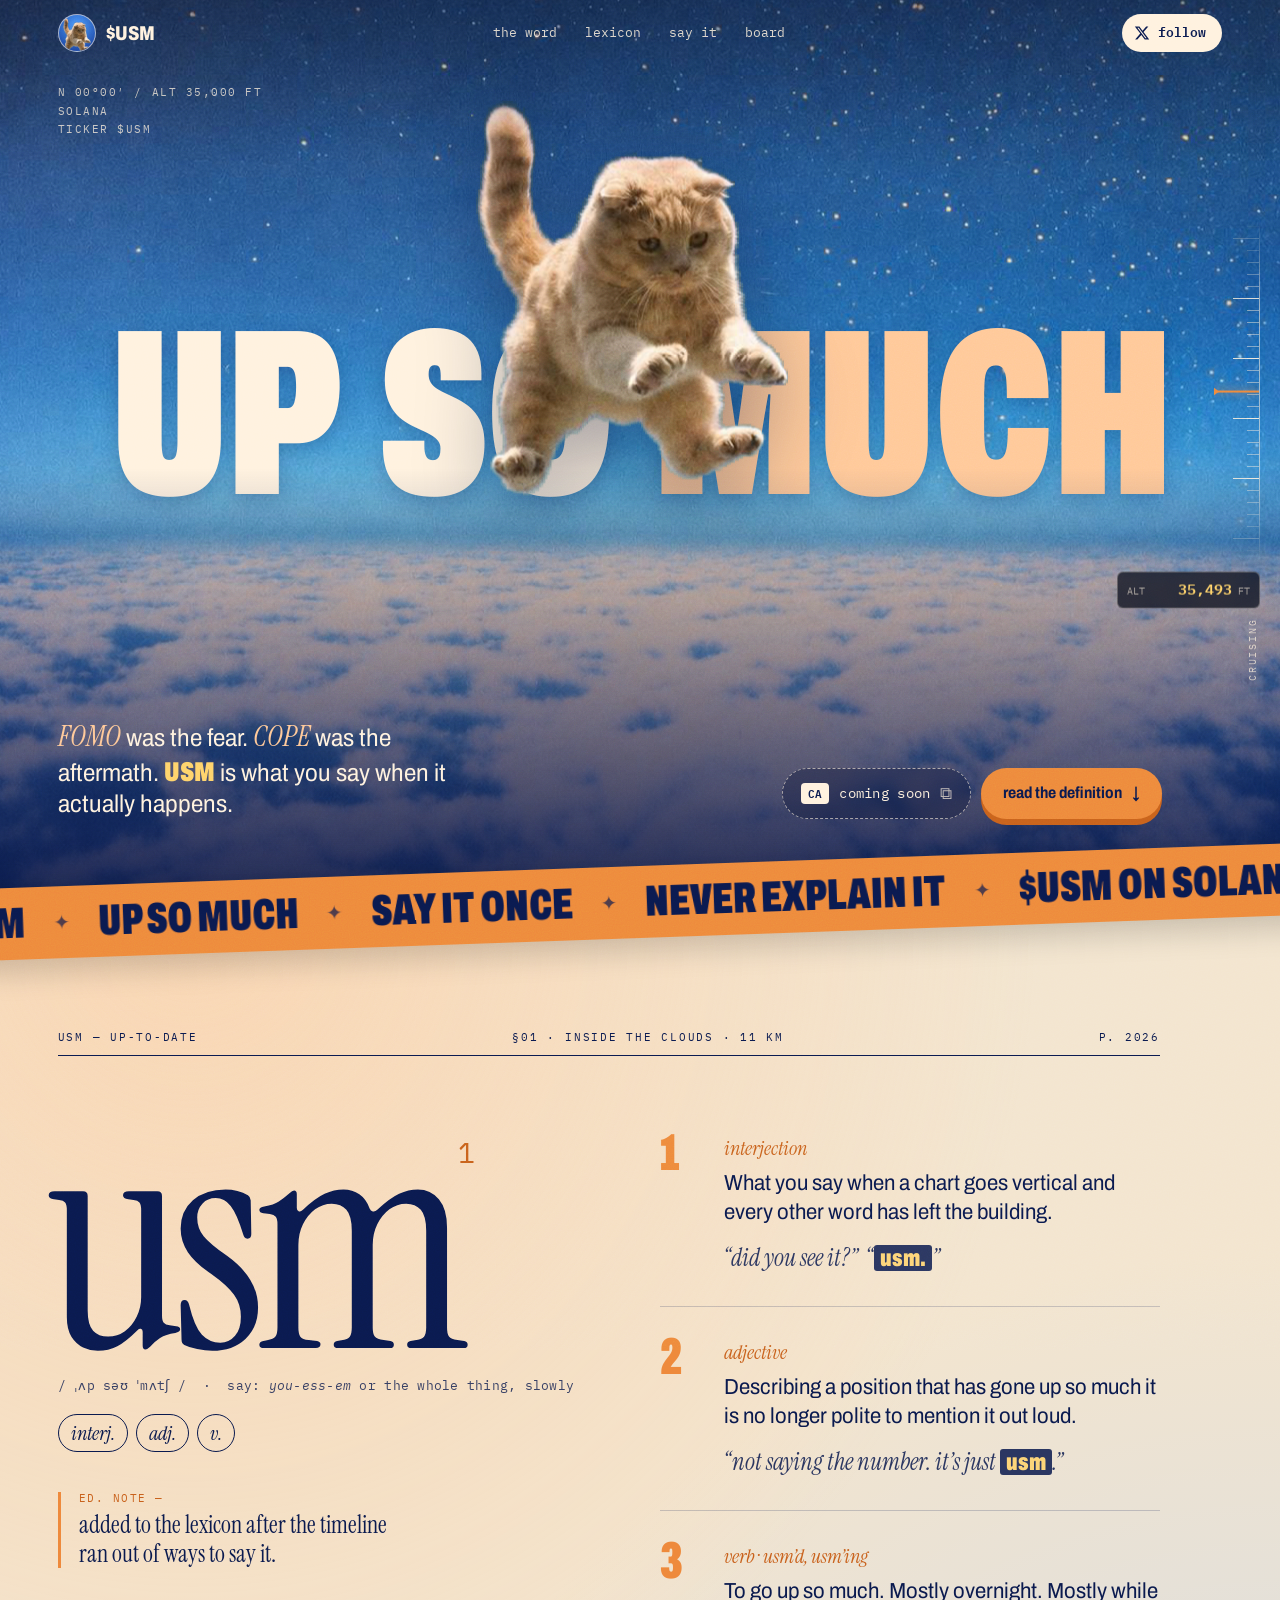
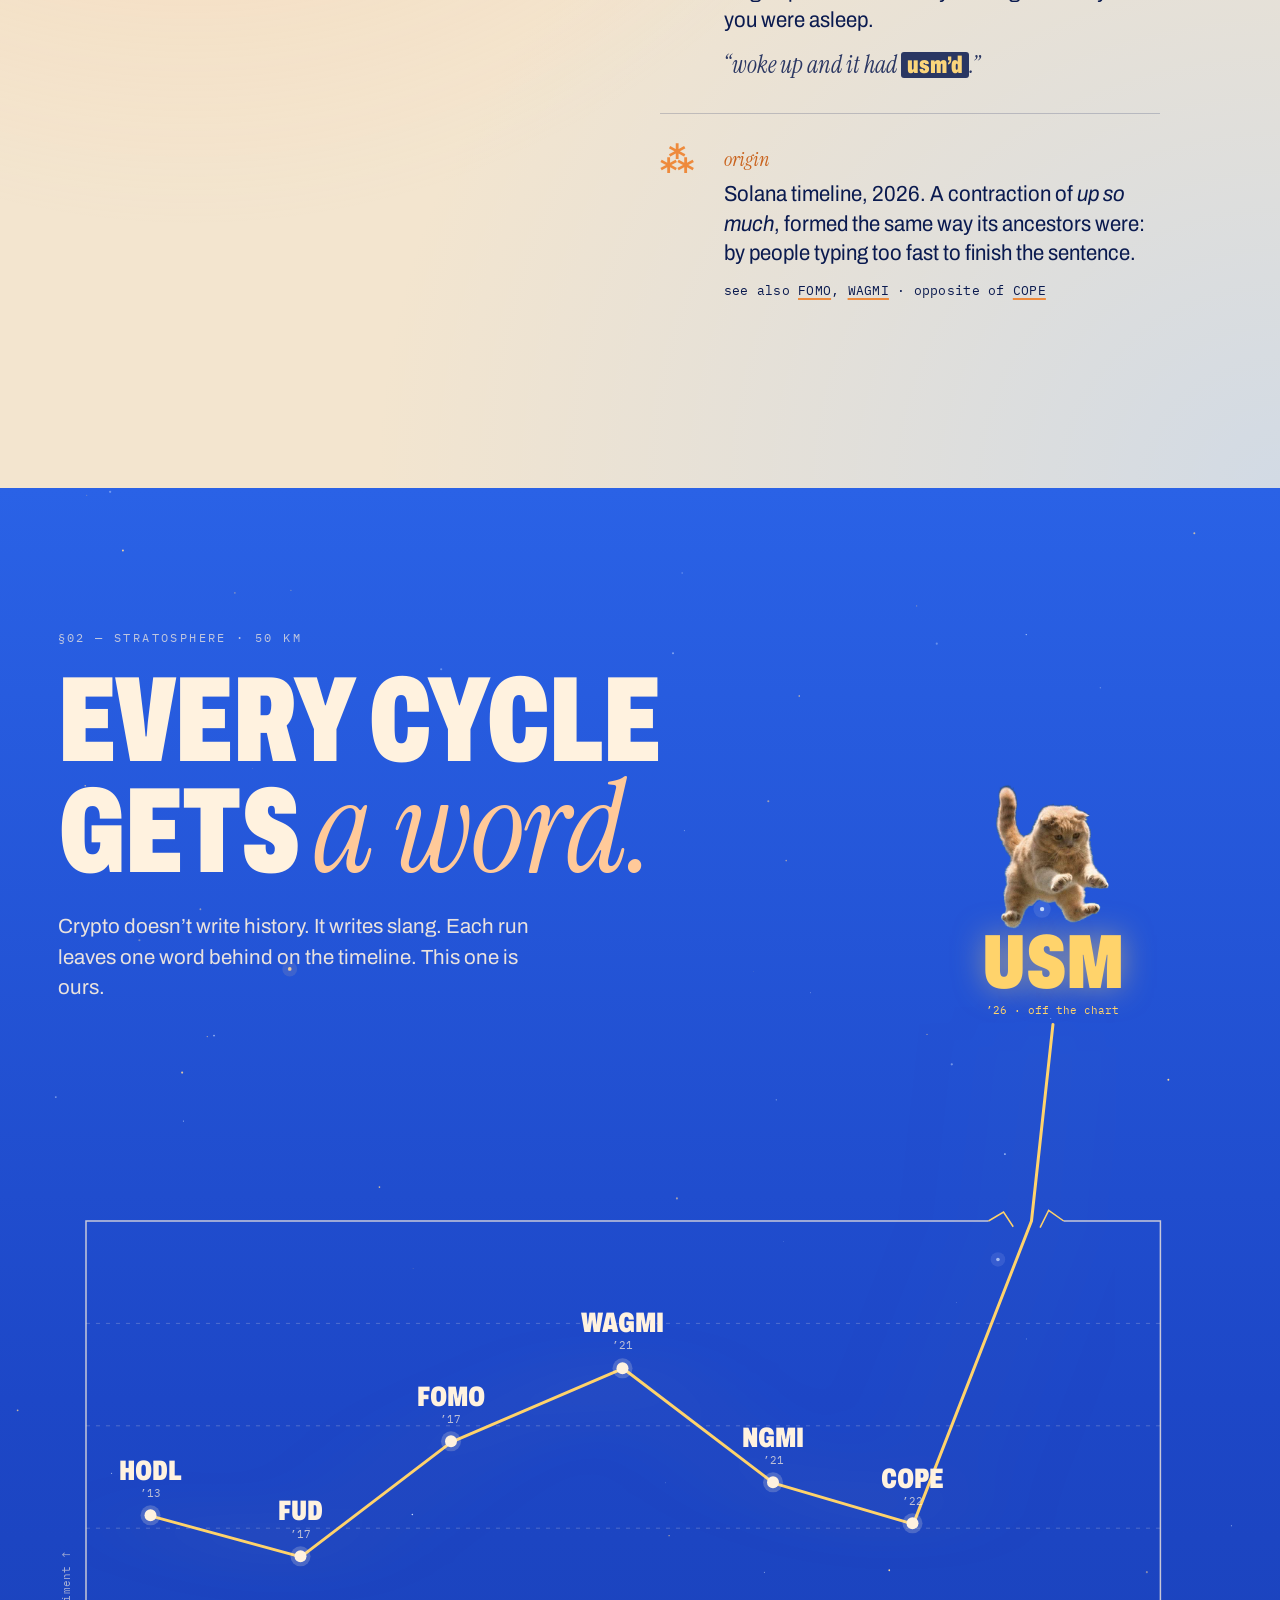
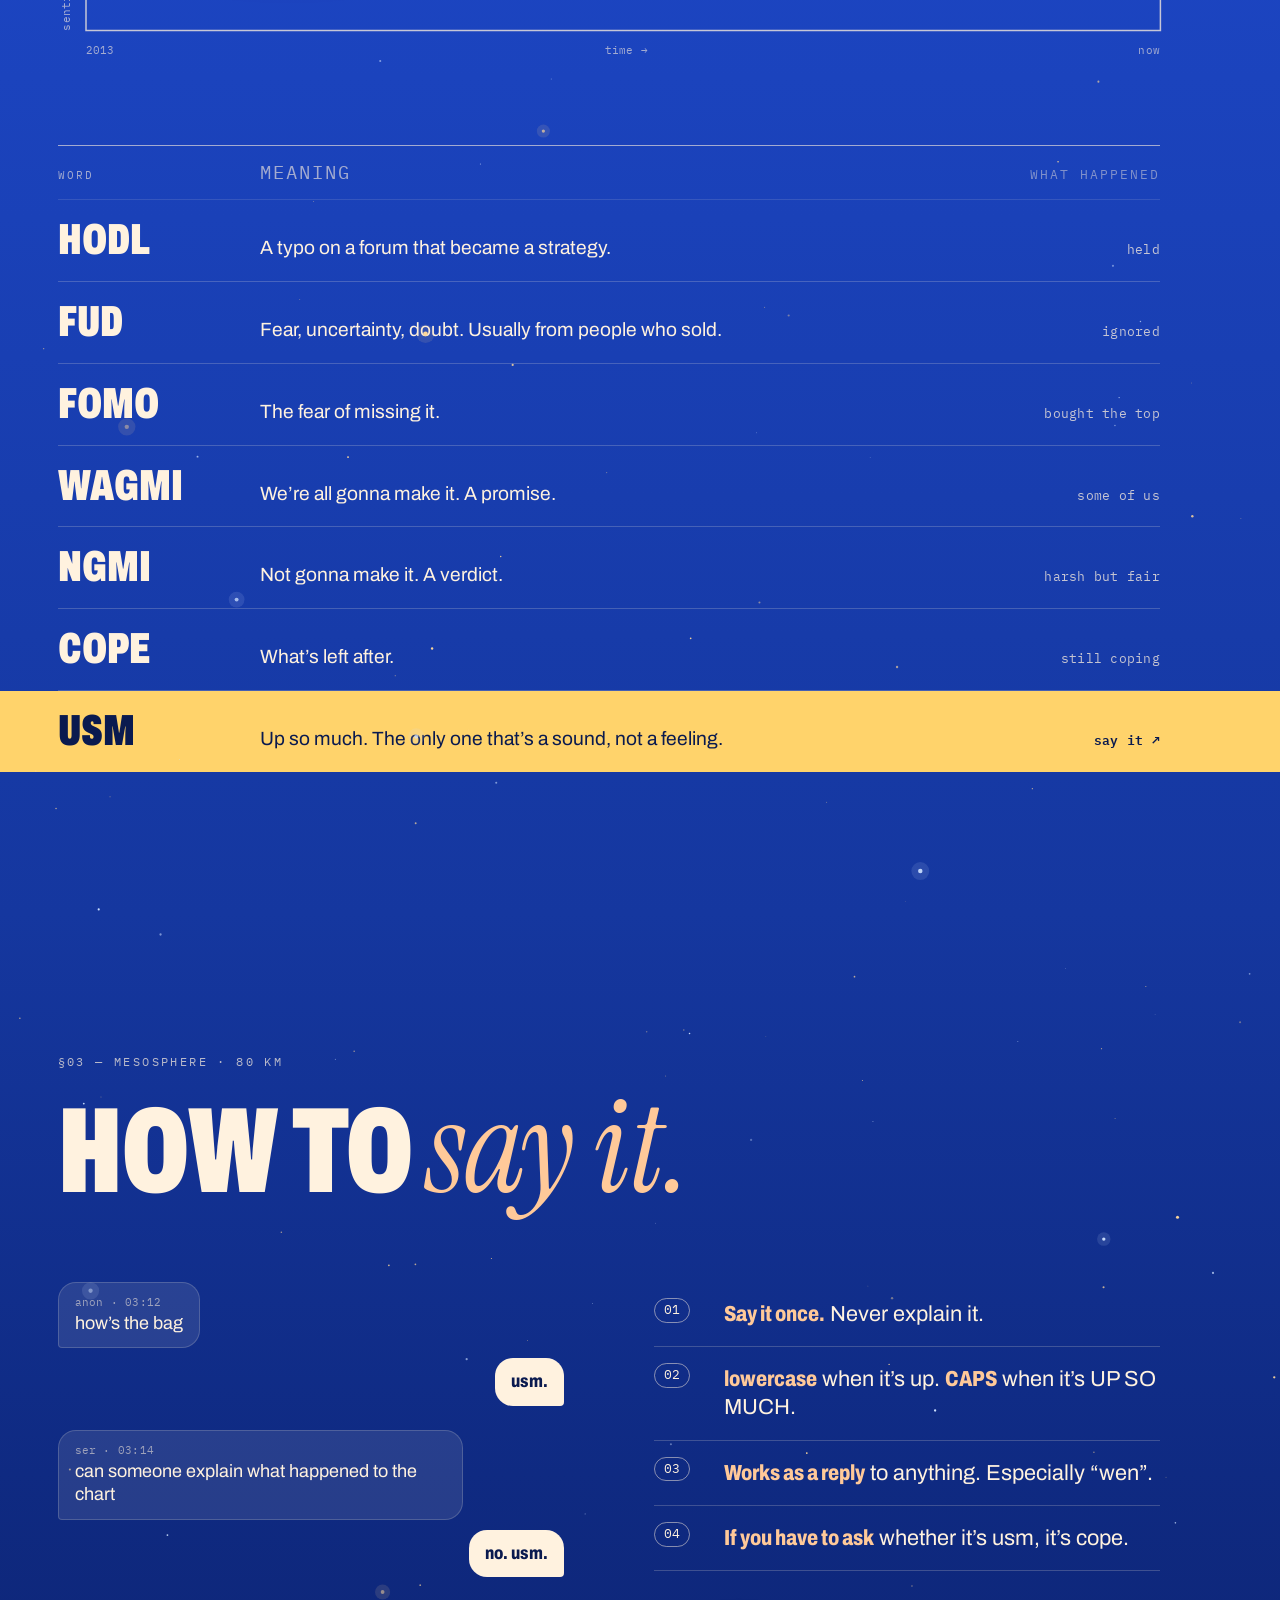
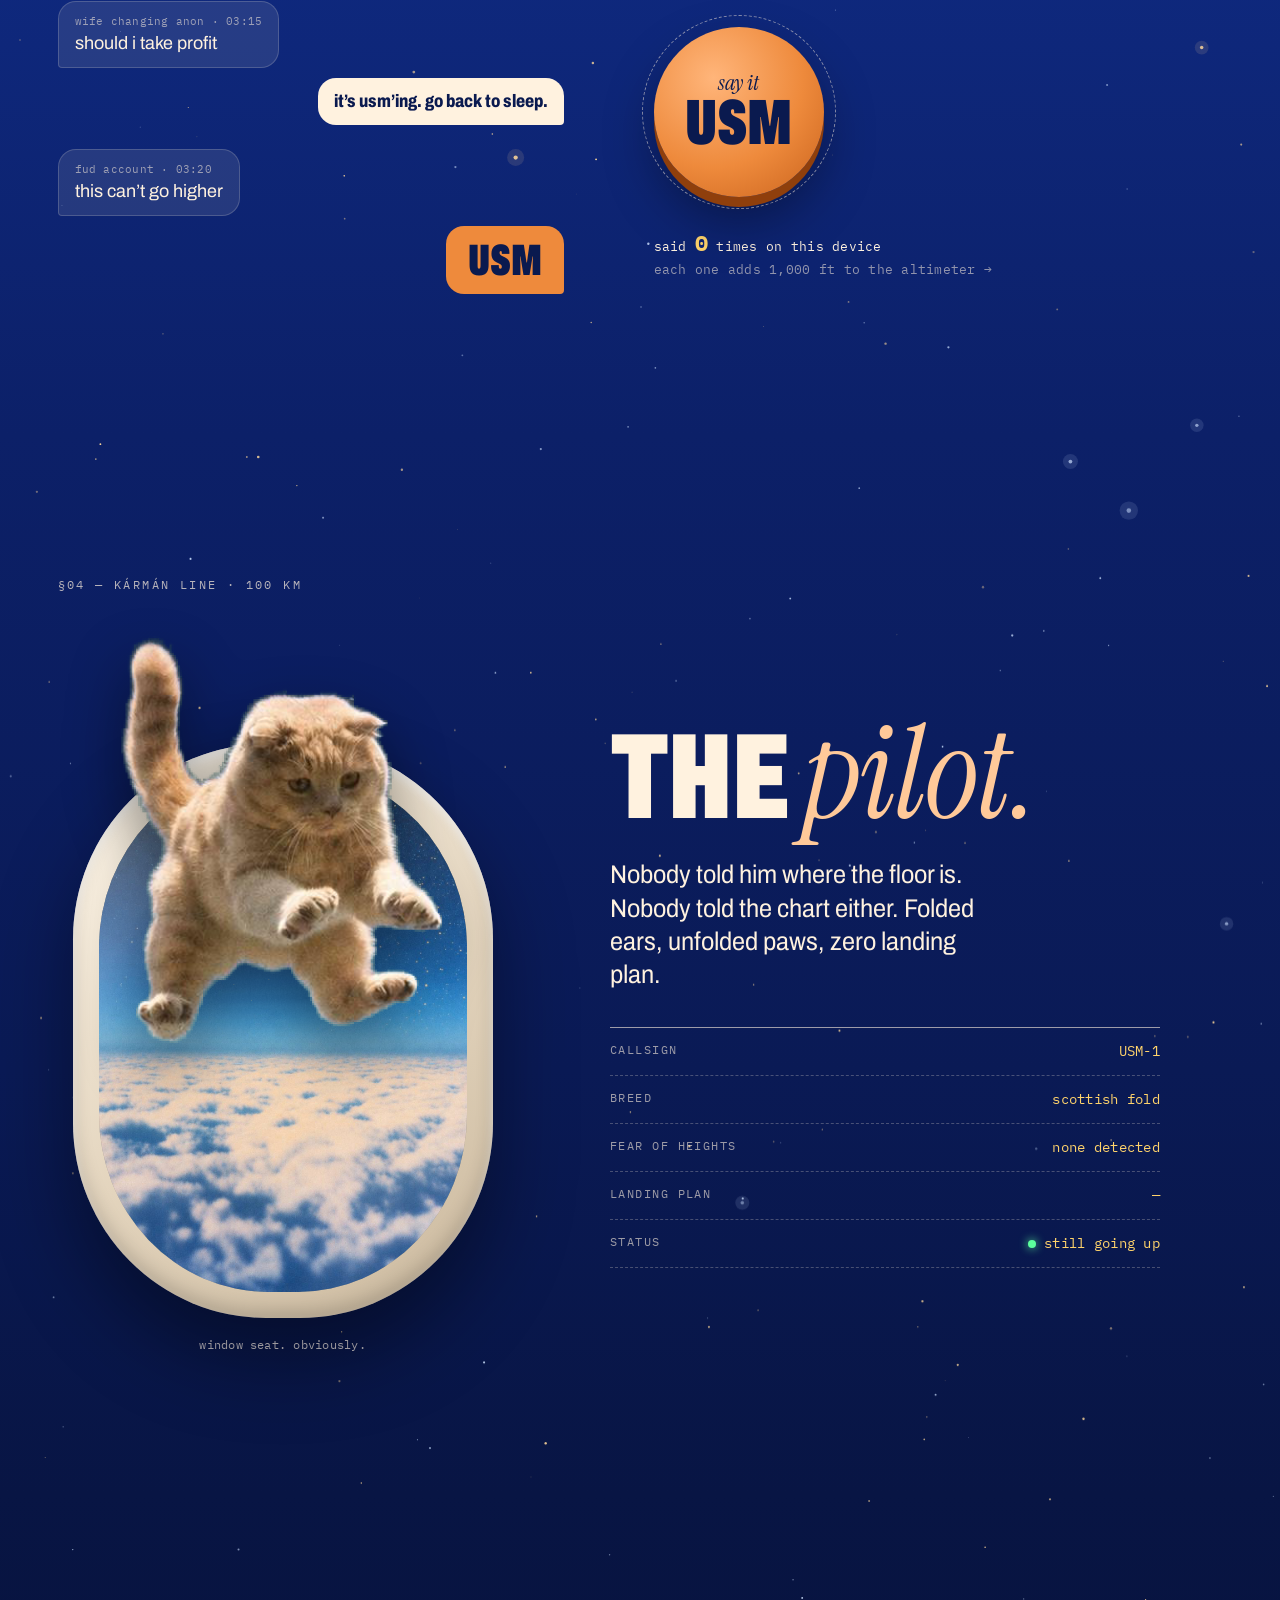
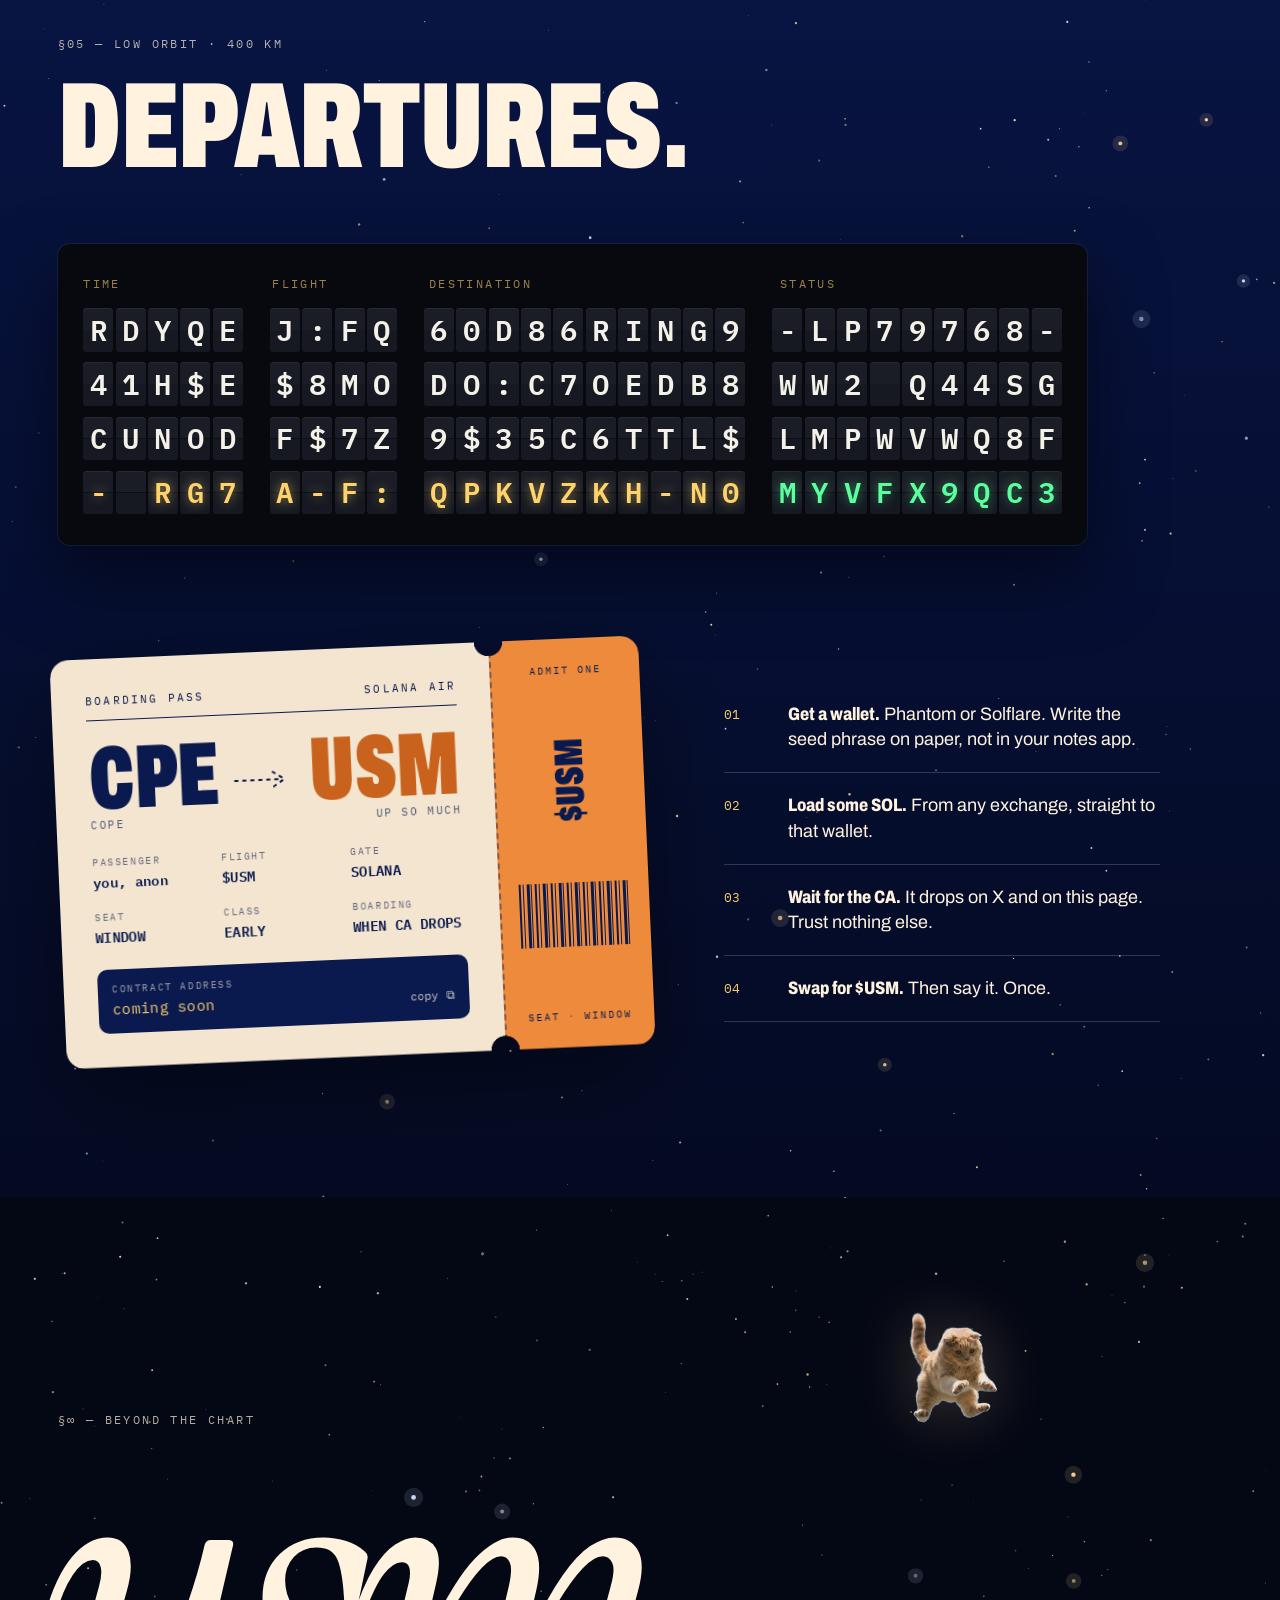
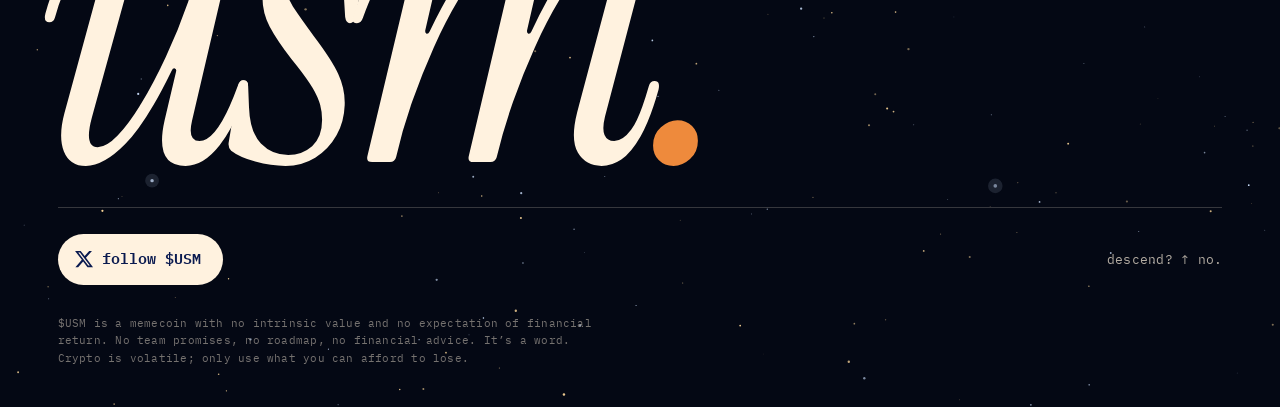
==== commit 39eee922: "Fix link previews: absolute og:image, og:url, 1.9:1 share image Telegram and X ignore relative og:im" ====
--- a/index.html
+++ b/index.html
@@ -6,10 +6,22 @@
 <title>$USM — Up So Much</title>
 <meta name="description" content="FOMO was the fear. COPE was the aftermath. USM is what you say when it actually happens. $USM on Solana.">
 <meta name="theme-color" content="#16378f">
+<link rel="canonical" href="https://www.upsomuch.fun/">
+<meta property="og:type" content="website">
+<meta property="og:site_name" content="$USM">
+<meta property="og:url" content="https://www.upsomuch.fun/">
 <meta property="og:title" content="$USM — Up So Much">
 <meta property="og:description" content="A new word for the timeline. Say it once. Never explain it.">
-<meta property="og:image" content="logo.jpg">
+<meta property="og:image" content="https://www.upsomuch.fun/assets/og.jpg">
+<meta property="og:image:secure_url" content="https://www.upsomuch.fun/assets/og.jpg">
+<meta property="og:image:type" content="image/jpeg">
+<meta property="og:image:width" content="1254">
+<meta property="og:image:height" content="660">
+<meta property="og:image:alt" content="An orange cat leaping over the clouds">
 <meta name="twitter:card" content="summary_large_image">
+<meta name="twitter:title" content="$USM — Up So Much">
+<meta name="twitter:description" content="A new word for the timeline. Say it once. Never explain it.">
+<meta name="twitter:image" content="https://www.upsomuch.fun/assets/og.jpg">
 <link rel="icon" href="logo.jpg">
 <link rel="preconnect" href="https://fonts.googleapis.com">
 <link rel="preconnect" href="https://fonts.gstatic.com" crossorigin>
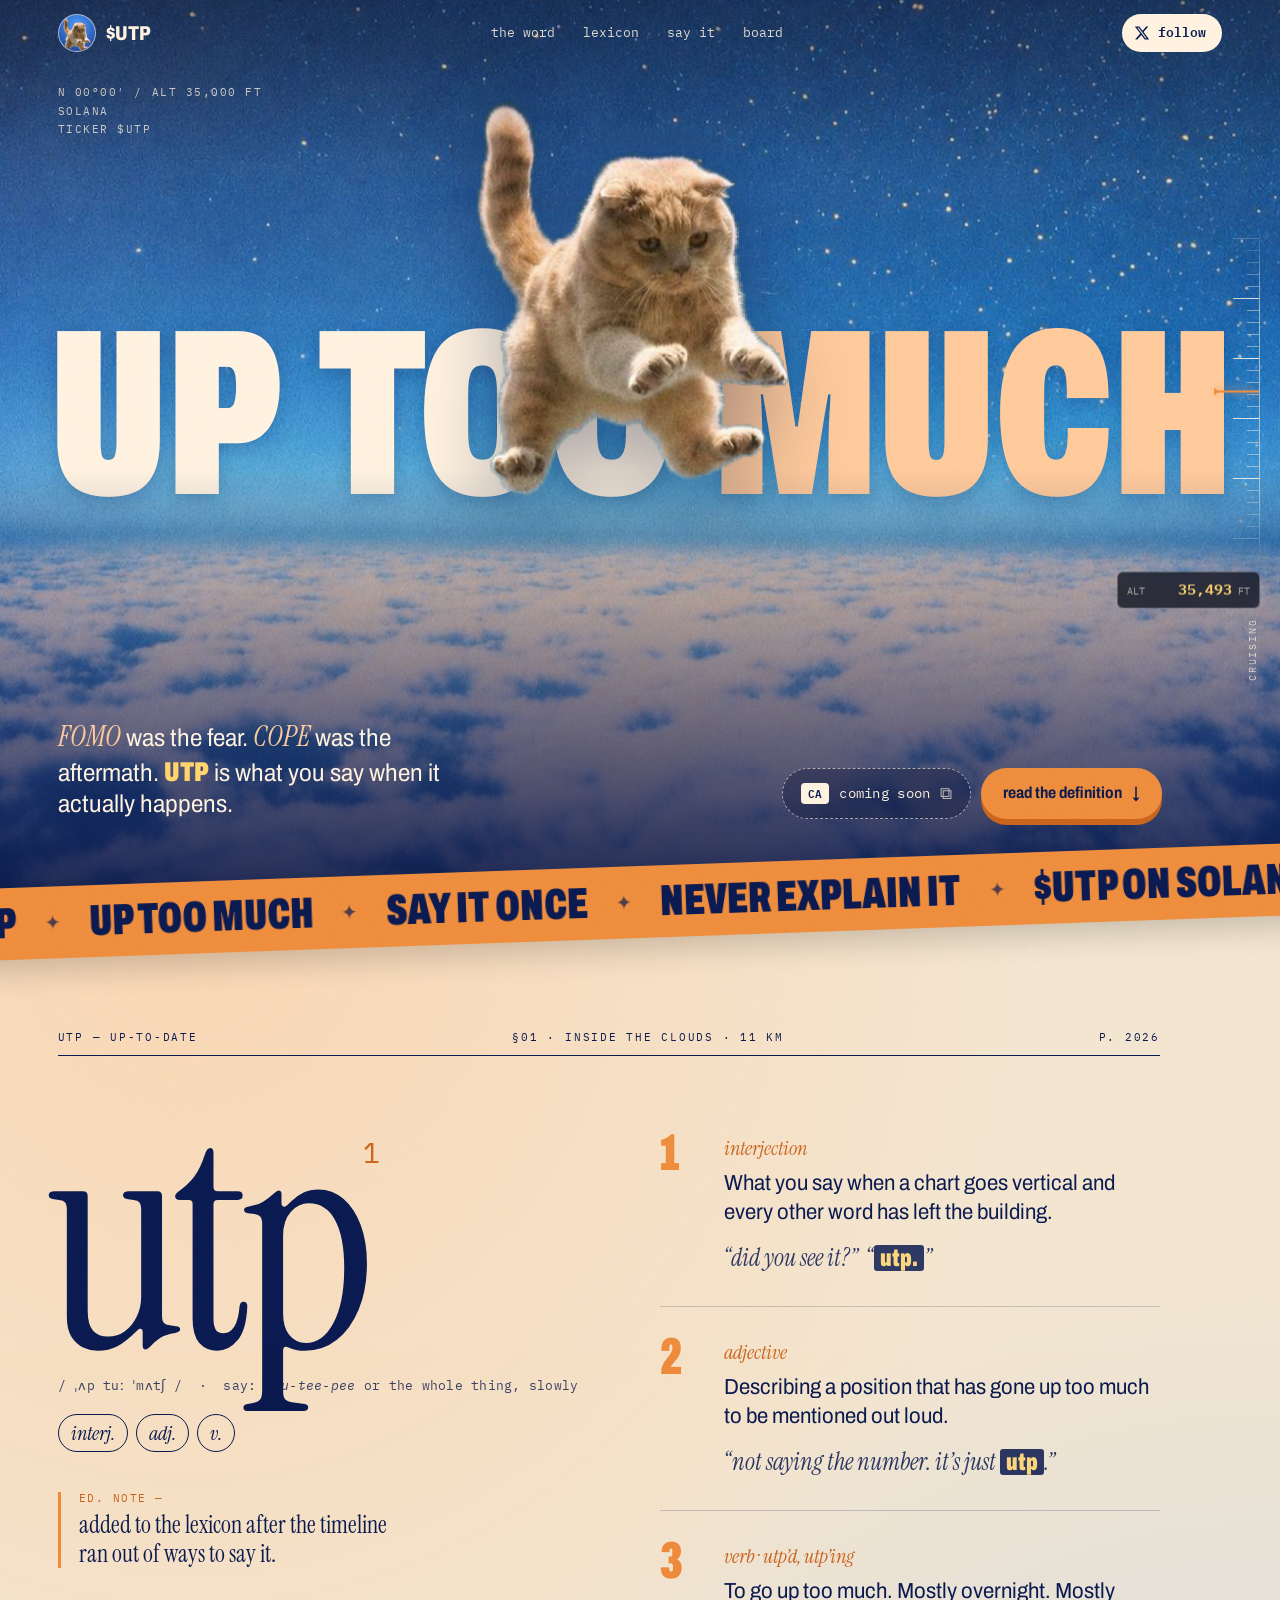
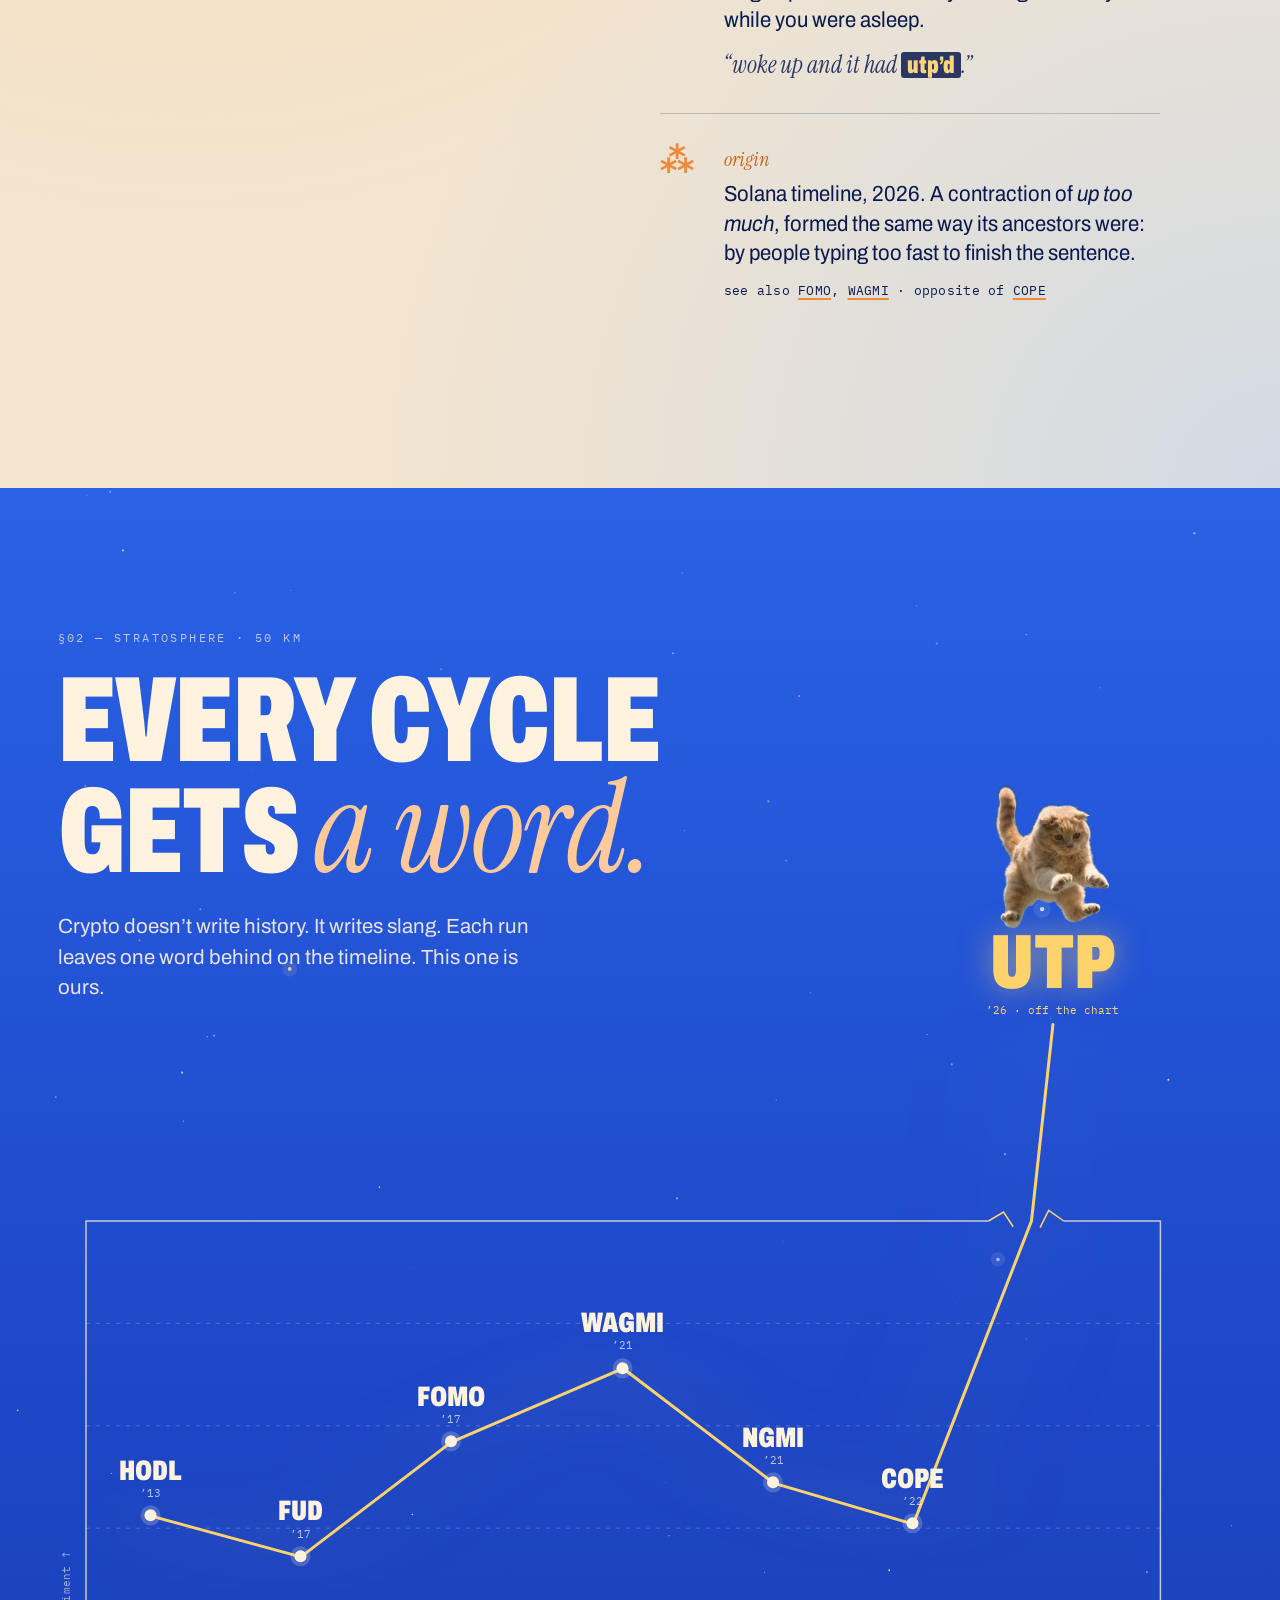
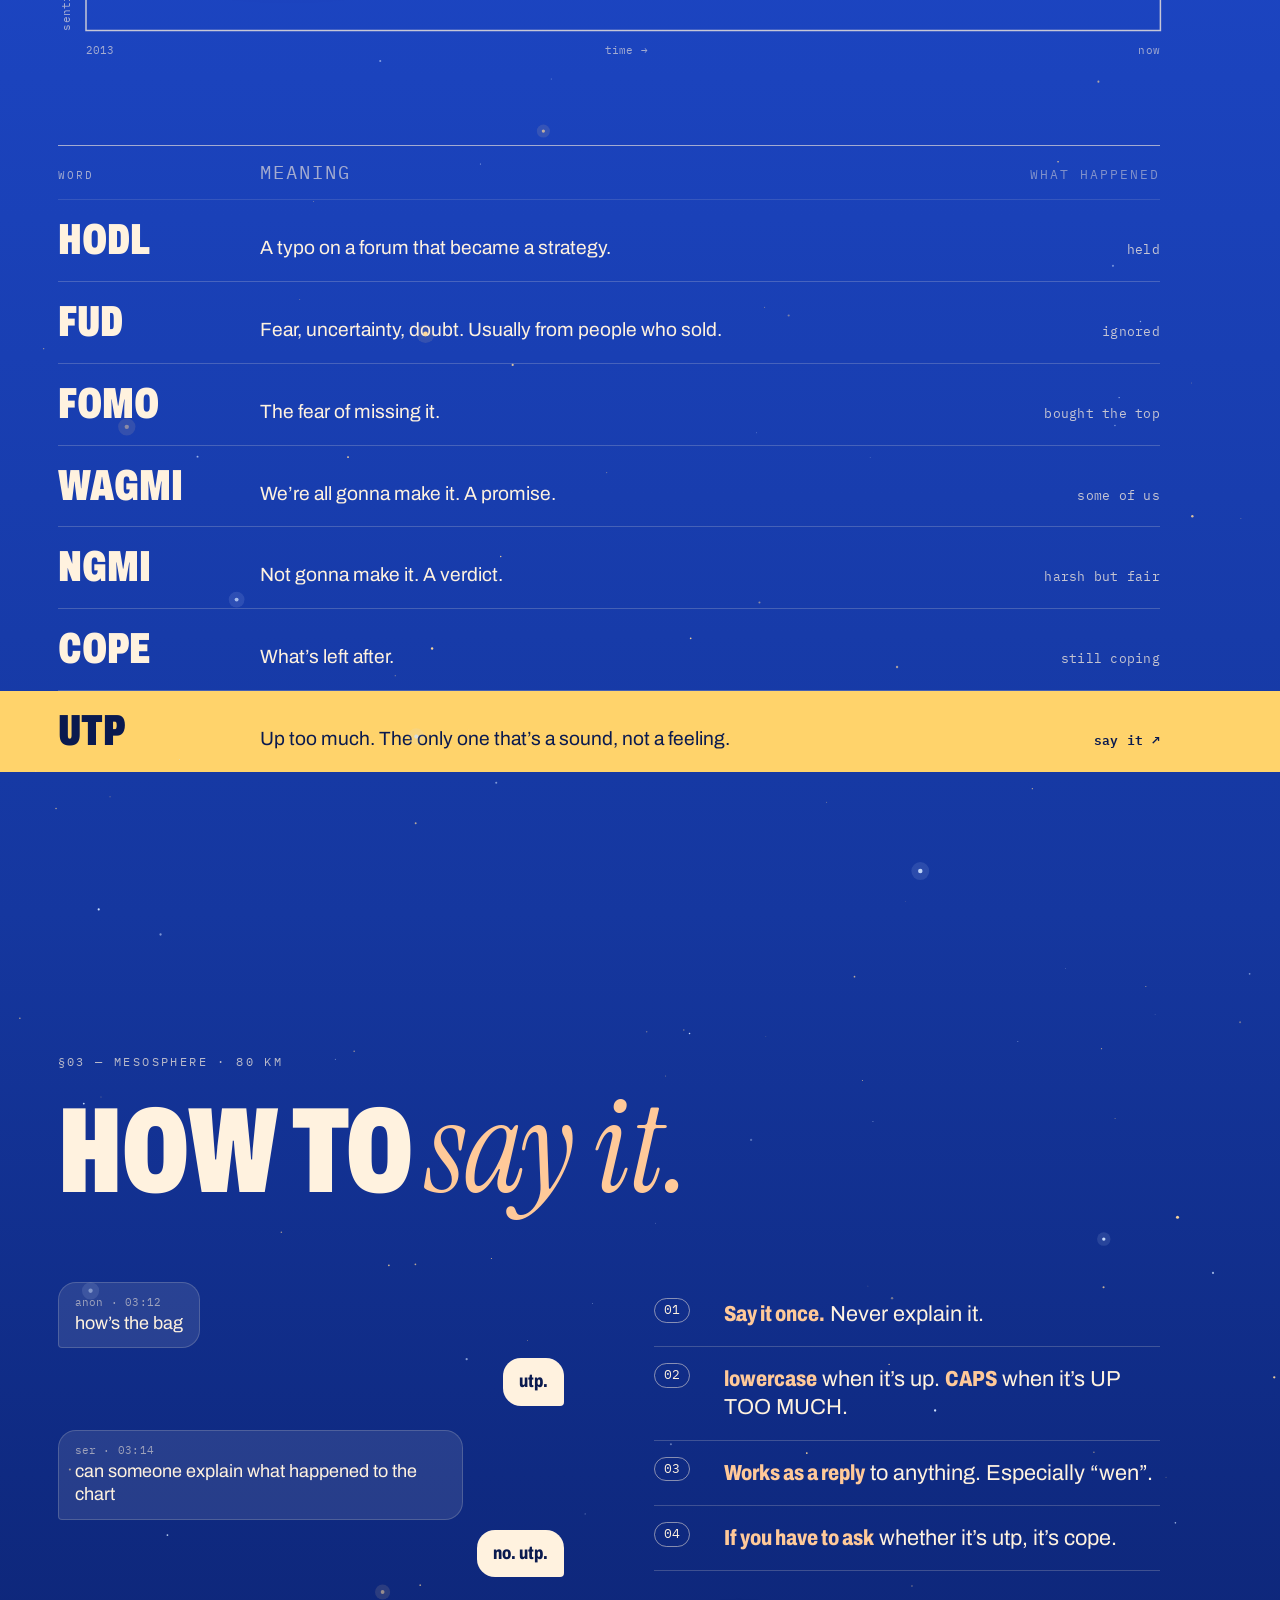
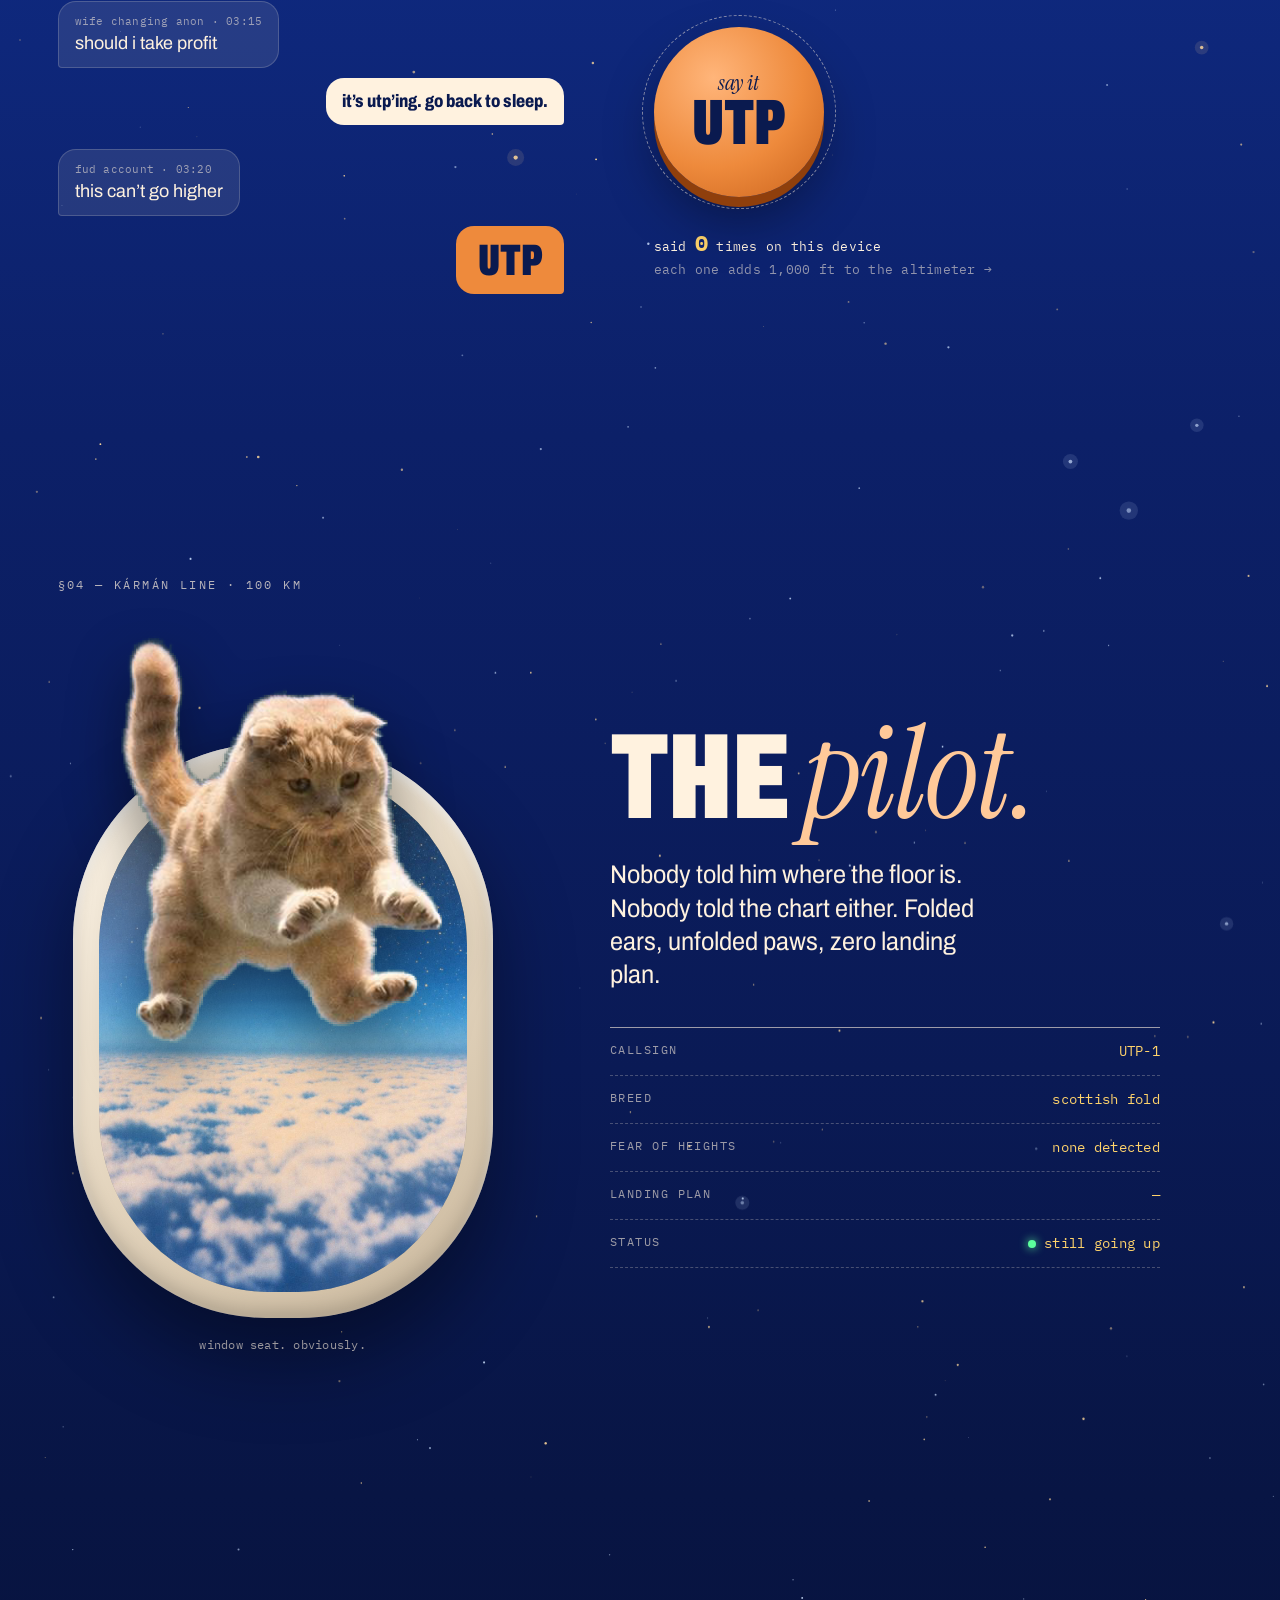
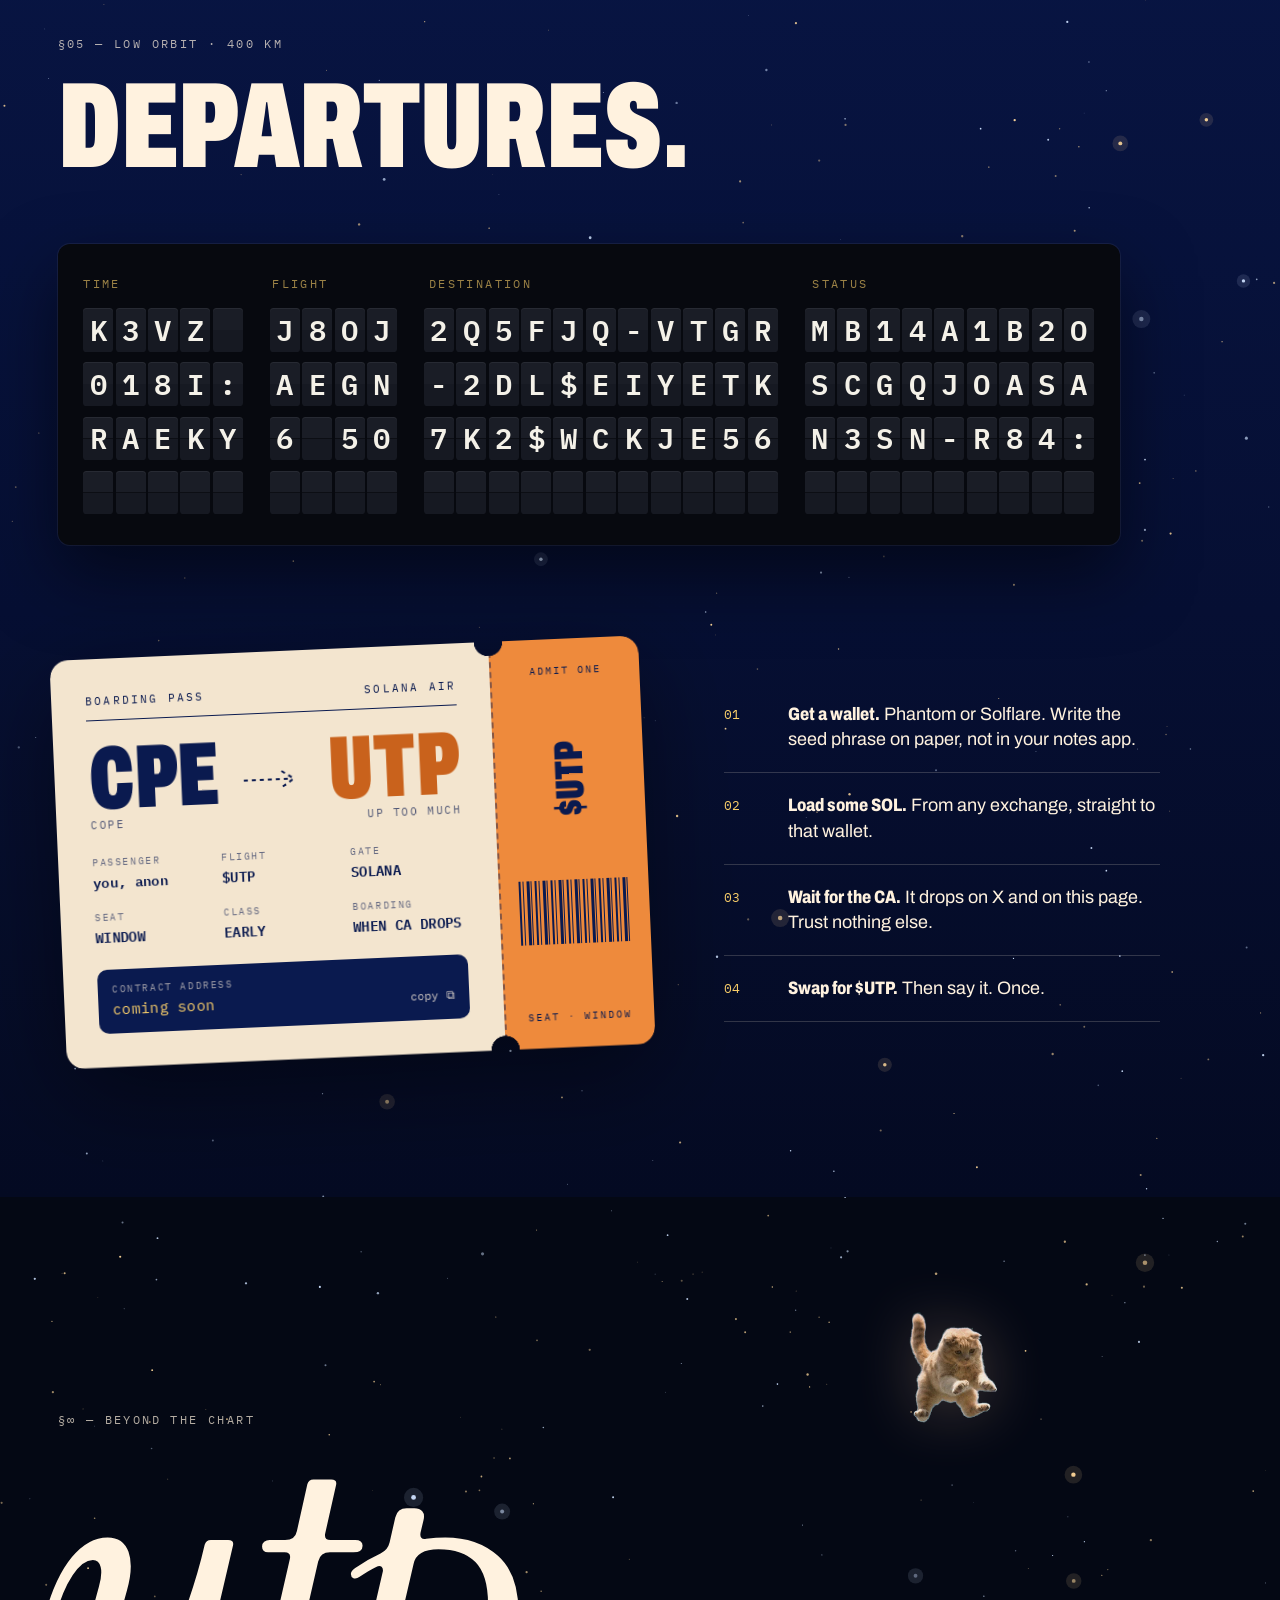
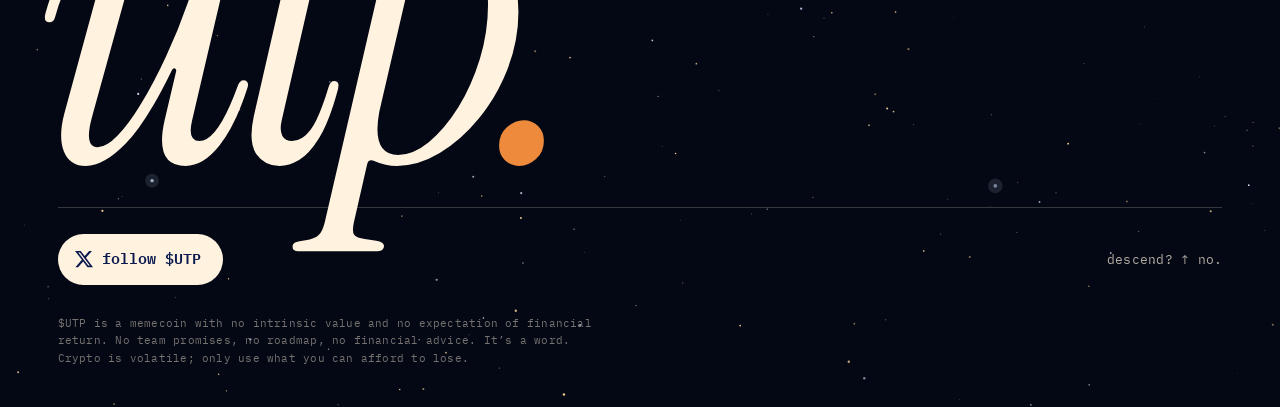
==== commit b6db94e0: "Rename to Up Too Much / $UTP Co-Authored-By: Claude Opus 5.5 <noreply@anthropic.com>" ====
--- a/index.html
+++ b/index.html
@@ -3,14 +3,14 @@
 <head>
 <meta charset="utf-8">
 <meta name="viewport" content="width=device-width, initial-scale=1, viewport-fit=cover">
-<title>$USM — Up So Much</title>
-<meta name="description" content="FOMO was the fear. COPE was the aftermath. USM is what you say when it actually happens. $USM on Solana.">
+<title>$UTP — Up Too Much</title>
+<meta name="description" content="FOMO was the fear. COPE was the aftermath. UTP is what you say when it actually happens. $UTP on Solana.">
 <meta name="theme-color" content="#16378f">
 <link rel="canonical" href="https://www.upsomuch.fun/">
 <meta property="og:type" content="website">
-<meta property="og:site_name" content="$USM">
+<meta property="og:site_name" content="$UTP">
 <meta property="og:url" content="https://www.upsomuch.fun/">
-<meta property="og:title" content="$USM — Up So Much">
+<meta property="og:title" content="$UTP — Up Too Much">
 <meta property="og:description" content="A new word for the timeline. Say it once. Never explain it.">
 <meta property="og:image" content="https://www.upsomuch.fun/assets/og.jpg">
 <meta property="og:image:secure_url" content="https://www.upsomuch.fun/assets/og.jpg">
@@ -19,7 +19,7 @@
 <meta property="og:image:height" content="660">
 <meta property="og:image:alt" content="An orange cat leaping over the clouds">
 <meta name="twitter:card" content="summary_large_image">
-<meta name="twitter:title" content="$USM — Up So Much">
+<meta name="twitter:title" content="$UTP — Up Too Much">
 <meta name="twitter:description" content="A new word for the timeline. Say it once. Never explain it.">
 <meta name="twitter:image" content="https://www.upsomuch.fun/assets/og.jpg">
 <link rel="icon" href="logo.jpg">
@@ -35,9 +35,9 @@
 
 <!-- ===== NAV ===== -->
 <header class="nav">
-  <a href="#top" class="brand" aria-label="$USM home">
+  <a href="#top" class="brand" aria-label="$UTP home">
     <span class="brand-dot"><img src="assets/cat.png" alt=""></span>
-    <span class="brand-tick">$USM</span>
+    <span class="brand-tick">$UTP</span>
   </a>
   <nav class="nav-links" aria-label="Sections">
     <a href="#word">the word</a>
@@ -45,7 +45,7 @@
     <a href="#say">say it</a>
     <a href="#board">board</a>
   </nav>
-  <a class="xbtn js-x" href="#" target="_blank" rel="noopener" aria-label="$USM on X">
+  <a class="xbtn js-x" href="#" target="_blank" rel="noopener" aria-label="$UTP on X">
     <svg viewBox="0 0 24 24" aria-hidden="true"><path d="M18.244 2.25h3.308l-7.227 8.26 8.502 11.24H16.17l-5.214-6.817L4.99 21.75H1.68l7.73-8.835L1.254 2.25H8.08l4.713 6.231zm-1.161 17.52h1.833L7.084 4.126H5.117z"/></svg>
     <span>follow</span>
   </a>
@@ -68,8 +68,8 @@
 <section class="hero" id="top">
   <div class="stage stage-bg"><img src="assets/sky.jpg" alt="" class="sky"></div>
 
-  <h1 class="hero-word" id="heroWord" aria-label="Up so much">
-    <span>UP</span><span>SO</span><span>MUCH</span>
+  <h1 class="hero-word" id="heroWord" aria-label="Up too much">
+    <span>UP</span><span>TOO</span><span>MUCH</span>
   </h1>
 
   <div class="stage stage-fg">
@@ -81,14 +81,14 @@
   <div class="hero-meta mono">
     <span>N 00°00′ / ALT 35,000 FT</span>
     <span>SOLANA</span>
-    <span>TICKER $USM</span>
+    <span>TICKER $UTP</span>
   </div>
 
   <div class="hero-foot">
     <p class="hero-lede">
       <span class="serif">FOMO</span> was the fear.
       <span class="serif">COPE</span> was the aftermath.
-      <b>USM</b> is what you say when it actually happens.
+      <b>UTP</b> is what you say when it actually happens.
     </p>
     <div class="hero-actions">
       <button class="ca js-ca" type="button" aria-label="Copy contract address">
@@ -104,23 +104,23 @@
 <!-- ===== RIBBON ===== -->
 <div class="ribbon" aria-hidden="true">
   <div class="ribbon-track">
-    <span>USM</span><i>✦</i><span>up so much</span><i>✦</i><span>say it once</span><i>✦</i><span>never explain it</span><i>✦</i><span>$USM on solana</span><i>✦</i><span>the floor is a rumour</span><i>✦</i>
-    <span>USM</span><i>✦</i><span>up so much</span><i>✦</i><span>say it once</span><i>✦</i><span>never explain it</span><i>✦</i><span>$USM on solana</span><i>✦</i><span>the floor is a rumour</span><i>✦</i>
+    <span>UTP</span><i>✦</i><span>up too much</span><i>✦</i><span>say it once</span><i>✦</i><span>never explain it</span><i>✦</i><span>$UTP on solana</span><i>✦</i><span>the floor is a rumour</span><i>✦</i>
+    <span>UTP</span><i>✦</i><span>up too much</span><i>✦</i><span>say it once</span><i>✦</i><span>never explain it</span><i>✦</i><span>$UTP on solana</span><i>✦</i><span>the floor is a rumour</span><i>✦</i>
   </div>
 </div>
 
 <!-- ===== 01 THE WORD ===== -->
 <section class="word" id="word">
   <div class="runhead mono">
-    <span>usm — up-to-date</span>
+    <span>utp — up-to-date</span>
     <span>§01 · inside the clouds · 11 km</span>
     <span>p. 2026</span>
   </div>
 
   <div class="word-grid">
     <div class="word-left reveal">
-      <div class="headword">usm<sup>1</sup></div>
-      <div class="pron mono">/ ˌʌp səʊ ˈmʌtʃ / &nbsp;·&nbsp; say: <i>you-ess-em</i> or the whole thing, slowly</div>
+      <div class="headword">utp<sup>1</sup></div>
+      <div class="pron mono">/ ˌʌp tuː ˈmʌtʃ / &nbsp;·&nbsp; say: <i>you-tee-pee</i> or the whole thing, slowly</div>
       <div class="pos">
         <span>interj.</span><span>adj.</span><span>v.</span>
       </div>
@@ -133,21 +133,21 @@
       <li class="reveal">
         <span class="def-pos">interjection</span>
         <p>What you say when a chart goes vertical and every other word has left the building.</p>
-        <blockquote>“did you see it?” &nbsp;“<b>usm.</b>”</blockquote>
+        <blockquote>“did you see it?” &nbsp;“<b>utp.</b>”</blockquote>
       </li>
       <li class="reveal">
         <span class="def-pos">adjective</span>
-        <p>Describing a position that has gone up so much it is no longer polite to mention it out loud.</p>
-        <blockquote>“not saying the number. it’s just <b>usm</b>.”</blockquote>
+        <p>Describing a position that has gone up too much to be mentioned out loud.</p>
+        <blockquote>“not saying the number. it’s just <b>utp</b>.”</blockquote>
       </li>
       <li class="reveal">
-        <span class="def-pos">verb · usm’d, usm’ing</span>
-        <p>To go up so much. Mostly overnight. Mostly while you were asleep.</p>
-        <blockquote>“woke up and it had <b>usm’d</b>.”</blockquote>
+        <span class="def-pos">verb · utp’d, utp’ing</span>
+        <p>To go up too much. Mostly overnight. Mostly while you were asleep.</p>
+        <blockquote>“woke up and it had <b>utp’d</b>.”</blockquote>
       </li>
       <li class="reveal ety">
         <span class="def-pos">origin</span>
-        <p>Solana timeline, 2026. A contraction of <i>up so much</i>, formed the same way its ancestors were: by people typing too fast to finish the sentence.</p>
+        <p>Solana timeline, 2026. A contraction of <i>up too much</i>, formed the same way its ancestors were: by people typing too fast to finish the sentence.</p>
         <p class="xref mono">see also <a href="#lexicon">FOMO</a>, <a href="#lexicon">WAGMI</a> · opposite of <a href="#lexicon">COPE</a></p>
       </li>
     </ol>
@@ -178,7 +178,7 @@
       <div class="pt" style="--x:50;--y:36"><i></i><b>WAGMI</b><small>’21</small></div>
       <div class="pt" style="--x:64;--y:64"><i></i><b>NGMI</b><small>’21</small></div>
       <div class="pt" style="--x:77;--y:74"><i></i><b>COPE</b><small>’22</small></div>
-      <div class="pt pt-usm" style="--x:90;--y:-48"><img src="assets/cat.png" alt=""><b>USM</b><small>’26 · off the chart</small></div>
+      <div class="pt pt-utp" style="--x:90;--y:-48"><img src="assets/cat.png" alt=""><b>UTP</b><small>’26 · off the chart</small></div>
     </div>
     <div class="chart-axis-x mono"><span>2013</span><span>time →</span><span>now</span></div>
   </div>
@@ -191,7 +191,7 @@
     <div class="log-row reveal"><span class="lw">WAGMI</span><span>We’re all gonna make it. A promise.</span><span class="mono">some of us</span></div>
     <div class="log-row reveal"><span class="lw">NGMI</span><span>Not gonna make it. A verdict.</span><span class="mono">harsh but fair</span></div>
     <div class="log-row reveal"><span class="lw">COPE</span><span>What’s left after.</span><span class="mono">still coping</span></div>
-    <div class="log-row log-usm reveal"><span class="lw">USM</span><span>Up so much. The only one that’s a sound, not a feeling.</span><span class="mono">say it ↗</span></div>
+    <div class="log-row log-utp reveal"><span class="lw">UTP</span><span>Up too much. The only one that’s a sound, not a feeling.</span><span class="mono">say it ↗</span></div>
   </div>
 </section>
 
@@ -204,28 +204,28 @@
   <div class="say-grid">
     <div class="thread" aria-label="Example replies">
       <div class="msg q reveal"><span class="who mono">anon · 03:12</span>how’s the bag</div>
-      <div class="msg a reveal">usm.</div>
+      <div class="msg a reveal">utp.</div>
       <div class="msg q reveal"><span class="who mono">ser · 03:14</span>can someone explain what happened to the chart</div>
-      <div class="msg a reveal">no. usm.</div>
+      <div class="msg a reveal">no. utp.</div>
       <div class="msg q reveal"><span class="who mono">wife changing anon · 03:15</span>should i take profit</div>
-      <div class="msg a reveal">it’s usm’ing. go back to sleep.</div>
+      <div class="msg a reveal">it’s utp’ing. go back to sleep.</div>
       <div class="msg q reveal"><span class="who mono">fud account · 03:20</span>this can’t go higher</div>
-      <div class="msg a big reveal">USM</div>
+      <div class="msg a big reveal">UTP</div>
     </div>
 
     <div class="say-right">
       <ol class="rules">
         <li class="reveal"><b>Say it once.</b> Never explain it.</li>
-        <li class="reveal"><b>lowercase</b> when it’s up. <b>CAPS</b> when it’s UP SO MUCH.</li>
+        <li class="reveal"><b>lowercase</b> when it’s up. <b>CAPS</b> when it’s UP TOO MUCH.</li>
         <li class="reveal"><b>Works as a reply</b> to anything. Especially “wen”.</li>
-        <li class="reveal"><b>If you have to ask</b> whether it’s usm, it’s cope.</li>
+        <li class="reveal"><b>If you have to ask</b> whether it’s utp, it’s cope.</li>
       </ol>
 
       <div class="sayit">
         <button class="sayit-btn" id="sayBtn" type="button">
           <span class="sayit-ring" aria-hidden="true"></span>
           <span class="sayit-label">say it</span>
-          <span class="sayit-word">USM</span>
+          <span class="sayit-word">UTP</span>
         </button>
         <div class="sayit-count mono">
           said <b id="sayCount">0</b> times on this device
@@ -246,7 +246,7 @@
       <div class="porthole-frame">
         <div class="porthole-glass"><img src="assets/sky.jpg" alt=""></div>
       </div>
-      <img class="porthole-cat" src="assets/cat.png" alt="The $USM cat jumping out of an airplane window">
+      <img class="porthole-cat" src="assets/cat.png" alt="The $UTP cat jumping out of an airplane window">
       <figcaption class="mono">window seat. obviously.</figcaption>
     </figure>
 
@@ -254,7 +254,7 @@
       <h2 class="h2">The <em>pilot.</em></h2>
       <p class="pilot-lede">Nobody told him where the floor is. Nobody told the chart either. Folded ears, unfolded paws, zero landing plan.</p>
       <dl class="spec mono">
-        <div><dt>callsign</dt><dd>USM-1</dd></div>
+        <div><dt>callsign</dt><dd>UTP-1</dd></div>
         <div><dt>breed</dt><dd>scottish fold</dd></div>
         <div><dt>fear of heights</dt><dd>none detected</dd></div>
         <div><dt>landing plan</dt><dd>—</dd></div>
@@ -277,7 +277,7 @@
     <div class="flap-row" role="row" data-row="--:--|FOMO|REGRET|DEPARTED"></div>
     <div class="flap-row" role="row" data-row="--:--|NGMI|ZERO|DIVERTED"></div>
     <div class="flap-row" role="row" data-row="--:--|COPE|NOWHERE|CANCELLED"></div>
-    <div class="flap-row is-usm" role="row" data-row="SOON|USM|UP SO MUCH|BOARDING"></div>
+    <div class="flap-row is-utp" role="row" data-row="SOON|UTP|UP TOO MUCH|BOARDING"></div>
   </div>
 
   <div class="board-grid">
@@ -287,11 +287,11 @@
         <div class="route">
           <div><span class="iata">CPE</span><span class="mono">cope</span></div>
           <svg class="plane" viewBox="0 0 64 24" aria-hidden="true"><path d="M2 12h44M40 4l12 8-12 8" /></svg>
-          <div><span class="iata">USM</span><span class="mono">up so much</span></div>
+          <div><span class="iata">UTP</span><span class="mono">up too much</span></div>
         </div>
         <div class="pass-fields mono">
           <div><small>passenger</small><b>you, anon</b></div>
-          <div><small>flight</small><b>$USM</b></div>
+          <div><small>flight</small><b>$UTP</b></div>
           <div><small>gate</small><b>SOLANA</b></div>
           <div><small>seat</small><b>WINDOW</b></div>
           <div><small>class</small><b>EARLY</b></div>
@@ -305,7 +305,7 @@
       </div>
       <div class="pass-stub">
         <div class="mono stub-k">admit one</div>
-        <div class="stub-t">$USM</div>
+        <div class="stub-t">$UTP</div>
         <div class="barcode" aria-hidden="true"></div>
         <div class="mono stub-k">seat · window</div>
       </div>
@@ -315,7 +315,7 @@
       <li class="reveal"><span class="mono">01</span><div><b>Get a wallet.</b> Phantom or Solflare. Write the seed phrase on paper, not in your notes app.</div></li>
       <li class="reveal"><span class="mono">02</span><div><b>Load some SOL.</b> From any exchange, straight to that wallet.</div></li>
       <li class="reveal"><span class="mono">03</span><div><b>Wait for the CA.</b> It drops on X and on this page. Trust nothing else.</div></li>
-      <li class="reveal"><span class="mono">04</span><div><b>Swap for $USM.</b> Then say it. Once.</div></li>
+      <li class="reveal"><span class="mono">04</span><div><b>Swap for $UTP.</b> Then say it. Once.</div></li>
     </ol>
   </div>
 </section>
@@ -327,15 +327,15 @@
   <canvas class="stars" data-density="2.2"></canvas>
   <img class="space-cat" src="assets/cat.png" alt="">
   <div class="kicker mono">§∞ — beyond the chart</div>
-  <div class="space-word">usm<span>.</span></div>
+  <div class="space-word">utp<span>.</span></div>
   <div class="space-row">
-    <a class="xbtn xbtn-lg js-x" href="#" target="_blank" rel="noopener" aria-label="$USM on X">
+    <a class="xbtn xbtn-lg js-x" href="#" target="_blank" rel="noopener" aria-label="$UTP on X">
       <svg viewBox="0 0 24 24" aria-hidden="true"><path d="M18.244 2.25h3.308l-7.227 8.26 8.502 11.24H16.17l-5.214-6.817L4.99 21.75H1.68l7.73-8.835L1.254 2.25H8.08l4.713 6.231zm-1.161 17.52h1.833L7.084 4.126H5.117z"/></svg>
-      <span>follow $USM</span>
+      <span>follow $UTP</span>
     </a>
     <a class="mono descend" href="#top">descend? ↑ no.</a>
   </div>
-  <p class="disclaimer mono">$USM is a memecoin with no intrinsic value and no expectation of financial return. No team promises, no roadmap, no financial advice. It’s a word. Crypto is volatile; only use what you can afford to lose.</p>
+  <p class="disclaimer mono">$UTP is a memecoin with no intrinsic value and no expectation of financial return. No team promises, no roadmap, no financial advice. It’s a word. Crypto is volatile; only use what you can afford to lose.</p>
 </footer>
 
 <script src="main.js"></script>
--- a/styles.css
+++ b/styles.css
@@ -308,11 +308,11 @@
 .chart.in .pt{opacity:1}
 .pt:nth-child(1){transition-delay:.3s}.pt:nth-child(2){transition-delay:.6s}.pt:nth-child(3){transition-delay:.9s}
 .pt:nth-child(4){transition-delay:1.2s}.pt:nth-child(5){transition-delay:1.5s}.pt:nth-child(6){transition-delay:1.8s}
-.pt-usm{transition-delay:2.5s !important;transform:translate(-50%,-100%) scale(.6);padding-bottom:6px}
-.chart.in .pt-usm{transform:translate(-50%,-100%) scale(1)}
-.pt-usm img{width:clamp(70px,9vw,130px);margin-bottom:-4px;animation:float 4s ease-in-out infinite}
-.pt-usm b{font-size:clamp(40px,6vw,92px);color:var(--gold);text-shadow:0 0 30px rgba(255,211,107,.5)}
-.pt-usm small{color:var(--gold);opacity:1;white-space:nowrap}
+.pt-utp{transition-delay:2.5s !important;transform:translate(-50%,-100%) scale(.6);padding-bottom:6px}
+.chart.in .pt-utp{transform:translate(-50%,-100%) scale(1)}
+.pt-utp img{width:clamp(70px,9vw,130px);margin-bottom:-4px;animation:float 4s ease-in-out infinite}
+.pt-utp b{font-size:clamp(40px,6vw,92px);color:var(--gold);text-shadow:0 0 30px rgba(255,211,107,.5)}
+.pt-utp small{color:var(--gold);opacity:1;white-space:nowrap}
 .chart-axis-y{position:absolute;left:-28px;bottom:0;transform-origin:left bottom;transform:rotate(-90deg) translateY(100%);font-size:11px;opacity:.6;white-space:nowrap}
 .chart-axis-x{position:absolute;left:0;right:0;bottom:-28px;display:flex;justify-content:space-between;font-size:11px;opacity:.6}
 
@@ -322,8 +322,8 @@
 .log-row > span:nth-child(2){font-size:clamp(17px,1.5vw,21px)}
 .log-row > span:nth-child(3){font-size:13px;opacity:.75;text-align:right}
 .lw{font-weight:900;font-variation-settings:"wdth" 66;font-size:clamp(28px,3.4vw,46px);line-height:1}
-.log-usm{background:var(--gold);color:var(--ink);margin:0 calc(var(--pad) * -1);padding-left:var(--pad);padding-right:var(--pad);border-bottom:0}
-.log-usm > span:nth-child(3){opacity:1;font-weight:600}
+.log-utp{background:var(--gold);color:var(--ink);margin:0 calc(var(--pad) * -1);padding-left:var(--pad);padding-right:var(--pad);border-bottom:0}
+.log-utp > span:nth-child(3){opacity:1;font-weight:600}
 
 /* ---------- 03 SAY ---------- */
 .say{
@@ -427,7 +427,7 @@
   overflow:hidden;
 }
 .flap{
-  --cw:clamp(9px, calc((100vw - 2 * var(--pad) - 60px) / 32), 30px);
+  --cw:clamp(9px, calc((100vw - 2 * var(--pad) - 60px) / 33), 30px);
   position:relative;margin-top:clamp(40px,5vw,70px);
   background:#07090f;border-radius:12px;padding:clamp(12px,2vw,26px);
   box-shadow:0 0 0 1px rgba(255,255,255,.06), 0 30px 70px rgba(0,0,0,.5);
@@ -437,7 +437,7 @@
 .flap-head{font-size:clamp(9px,1vw,12px);text-transform:uppercase;letter-spacing:.2em;color:rgba(255,211,107,.6);padding-bottom:10px}
 .flap-head span:nth-child(1){width:calc(var(--cw) * 5 * 1.08)}
 .flap-head span:nth-child(2){width:calc(var(--cw) * 4 * 1.08)}
-.flap-head span:nth-child(3){width:calc(var(--cw) * 10 * 1.08)}
+.flap-head span:nth-child(3){width:calc(var(--cw) * 11 * 1.08)}
 .cells{display:flex;gap:calc(var(--cw) * .08)}
 .cell{
   position:relative;width:var(--cw);height:calc(var(--cw) * 1.45);border-radius:calc(var(--cw) * .12);
@@ -448,9 +448,9 @@
 }
 .cell.tick{animation:tick .08s linear}
 @keyframes tick{50%{transform:scaleY(.82)}}
-.is-usm .cell{color:var(--gold);text-shadow:0 0 calc(var(--cw)*.4) rgba(255,211,107,.6)}
-.is-usm .col-3 .cell{color:#5cff9d;text-shadow:0 0 calc(var(--cw)*.4) rgba(92,255,157,.5)}
-.is-usm.lit .col-3{animation:blink 1.1s steps(2) infinite}
+.is-utp .cell{color:var(--gold);text-shadow:0 0 calc(var(--cw)*.4) rgba(255,211,107,.6)}
+.is-utp .col-3 .cell{color:#5cff9d;text-shadow:0 0 calc(var(--cw)*.4) rgba(92,255,157,.5)}
+.is-utp.lit .col-3{animation:blink 1.1s steps(2) infinite}
 
 .board-grid{display:grid;grid-template-columns:minmax(0,1.35fr) minmax(0,1fr);gap:clamp(40px,6vw,100px);margin-top:clamp(70px,8vw,120px);align-items:center}
 .pass{
@@ -544,8 +544,8 @@
     top:calc(var(--size) * 0.44 + var(--wy, 0px));
   }
   .hero-word span:nth-child(3){flex-basis:100%;text-align:center}
-  .pt-usm small{display:none}
-  .pt-usm img{width:64px}
+  .pt-utp small{display:none}
+  .pt-utp img{width:64px}
   .hero-meta{top:76px}
   .hero-foot{bottom:68px;gap:18px}
   .hero-lede{font-size:18px}
@@ -582,6 +582,6 @@
 /* keep content clear of the altimeter on desktop */
 @media (min-width: 901px){
   .word,.lex,.say,.pilot,.board{padding-right:max(var(--pad), 120px)}
-  .log-usm{margin-right:calc(max(var(--pad), 120px) * -1);padding-right:max(var(--pad), 120px)}
+  .log-utp{margin-right:calc(max(var(--pad), 120px) * -1);padding-right:max(var(--pad), 120px)}
 }
 .alt.top .alt-read .alt-k:last-child{display:none}
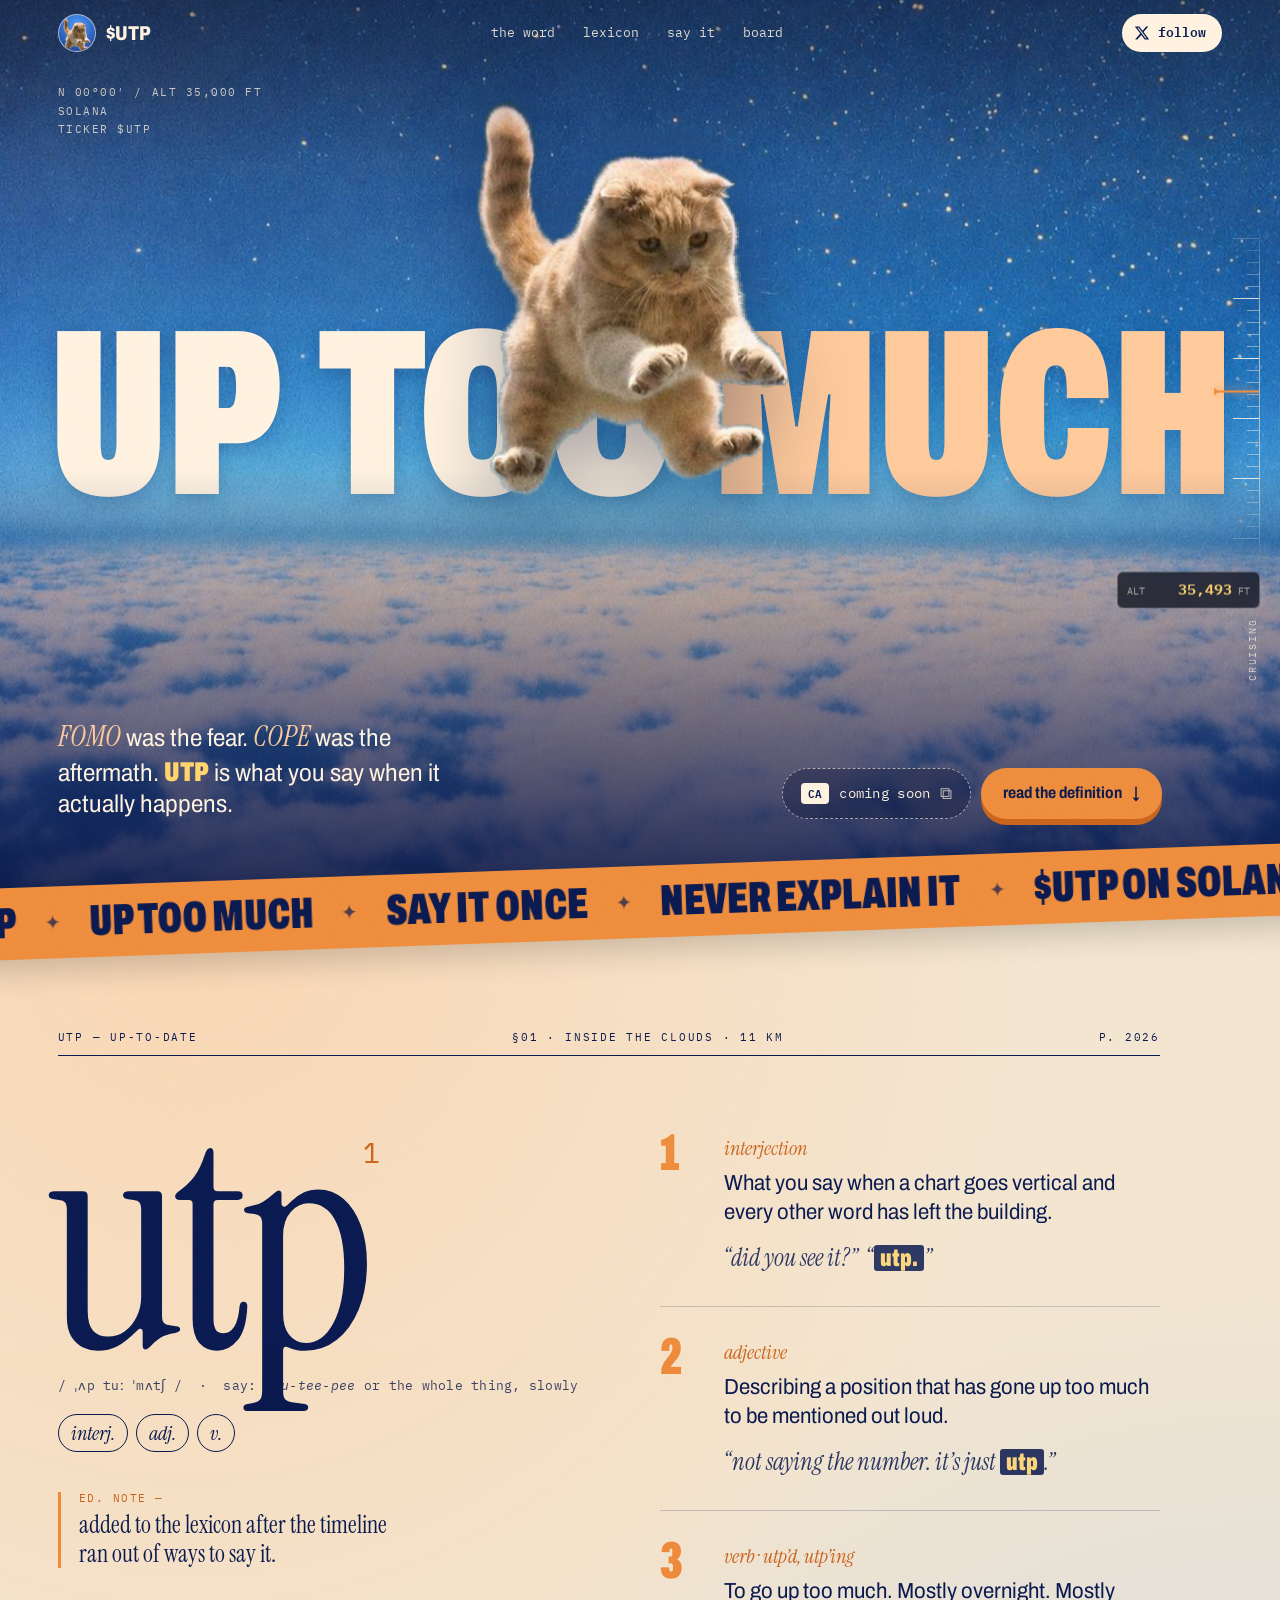
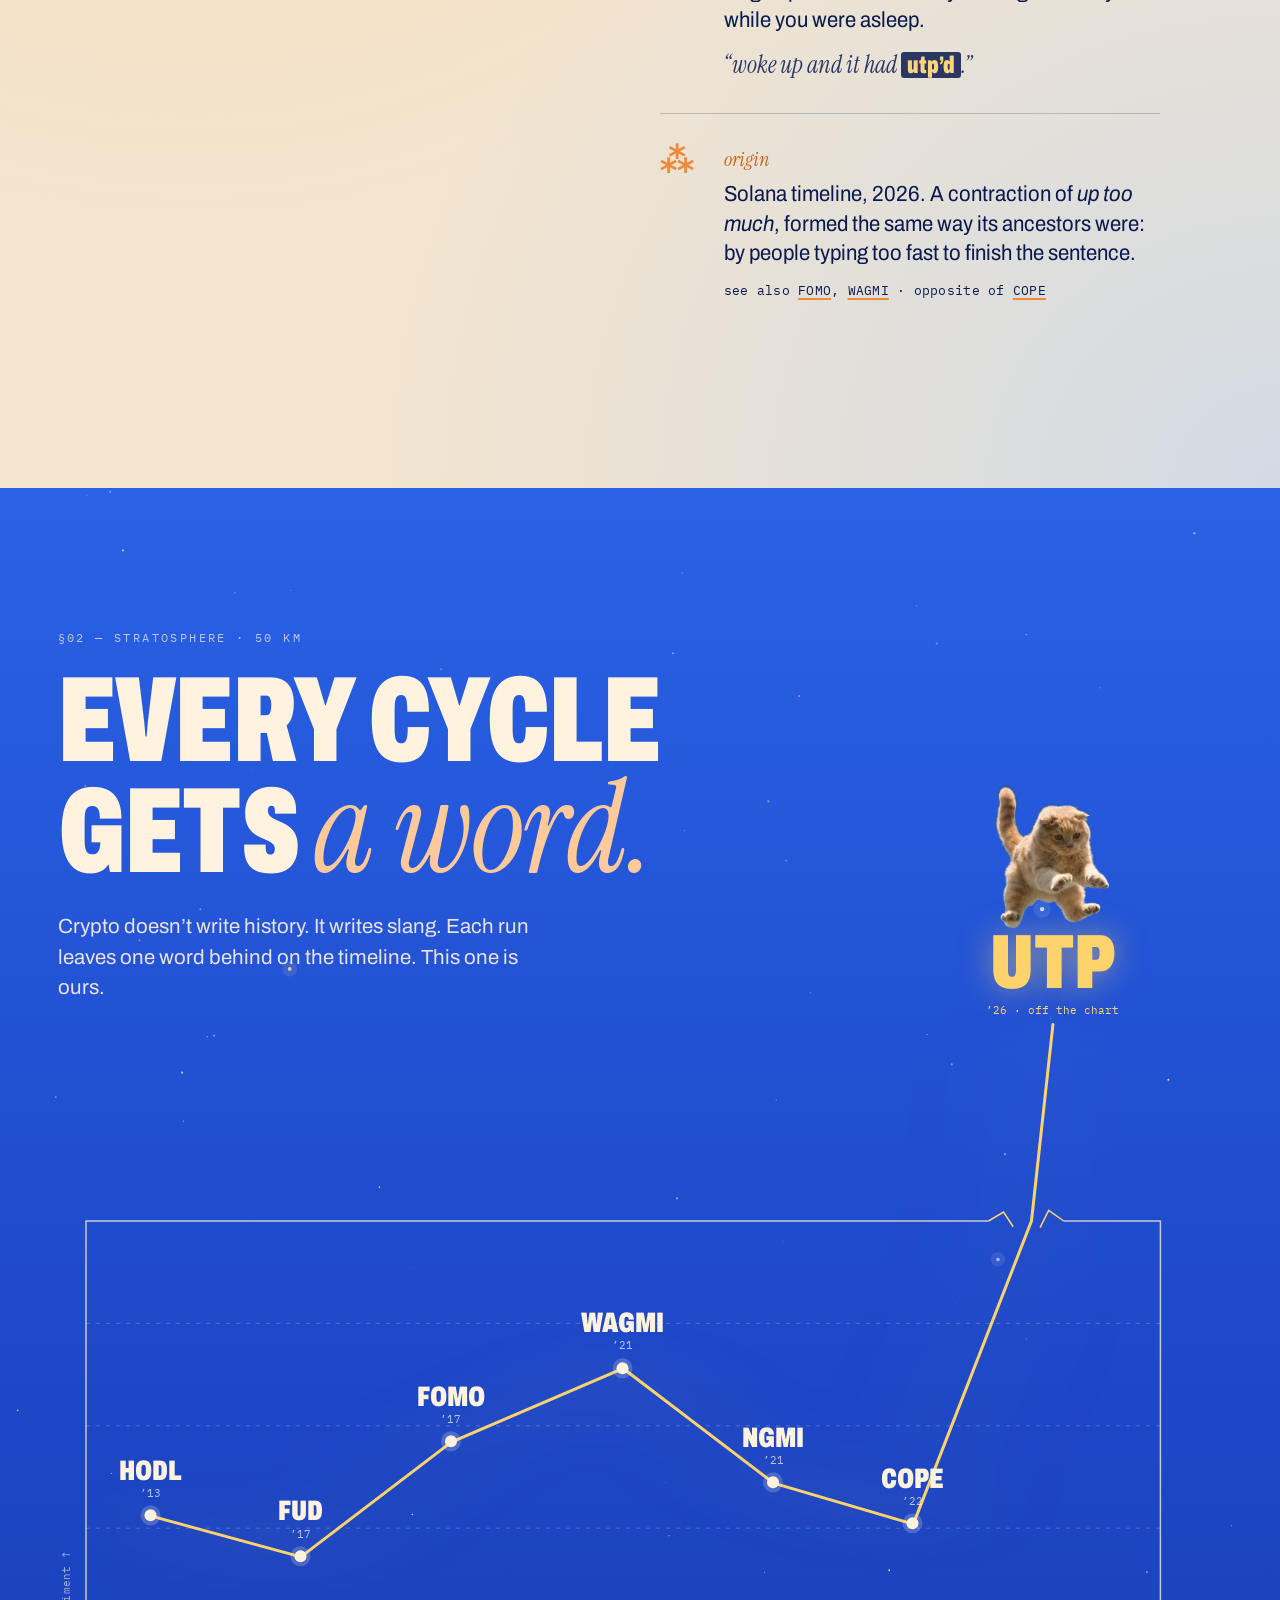
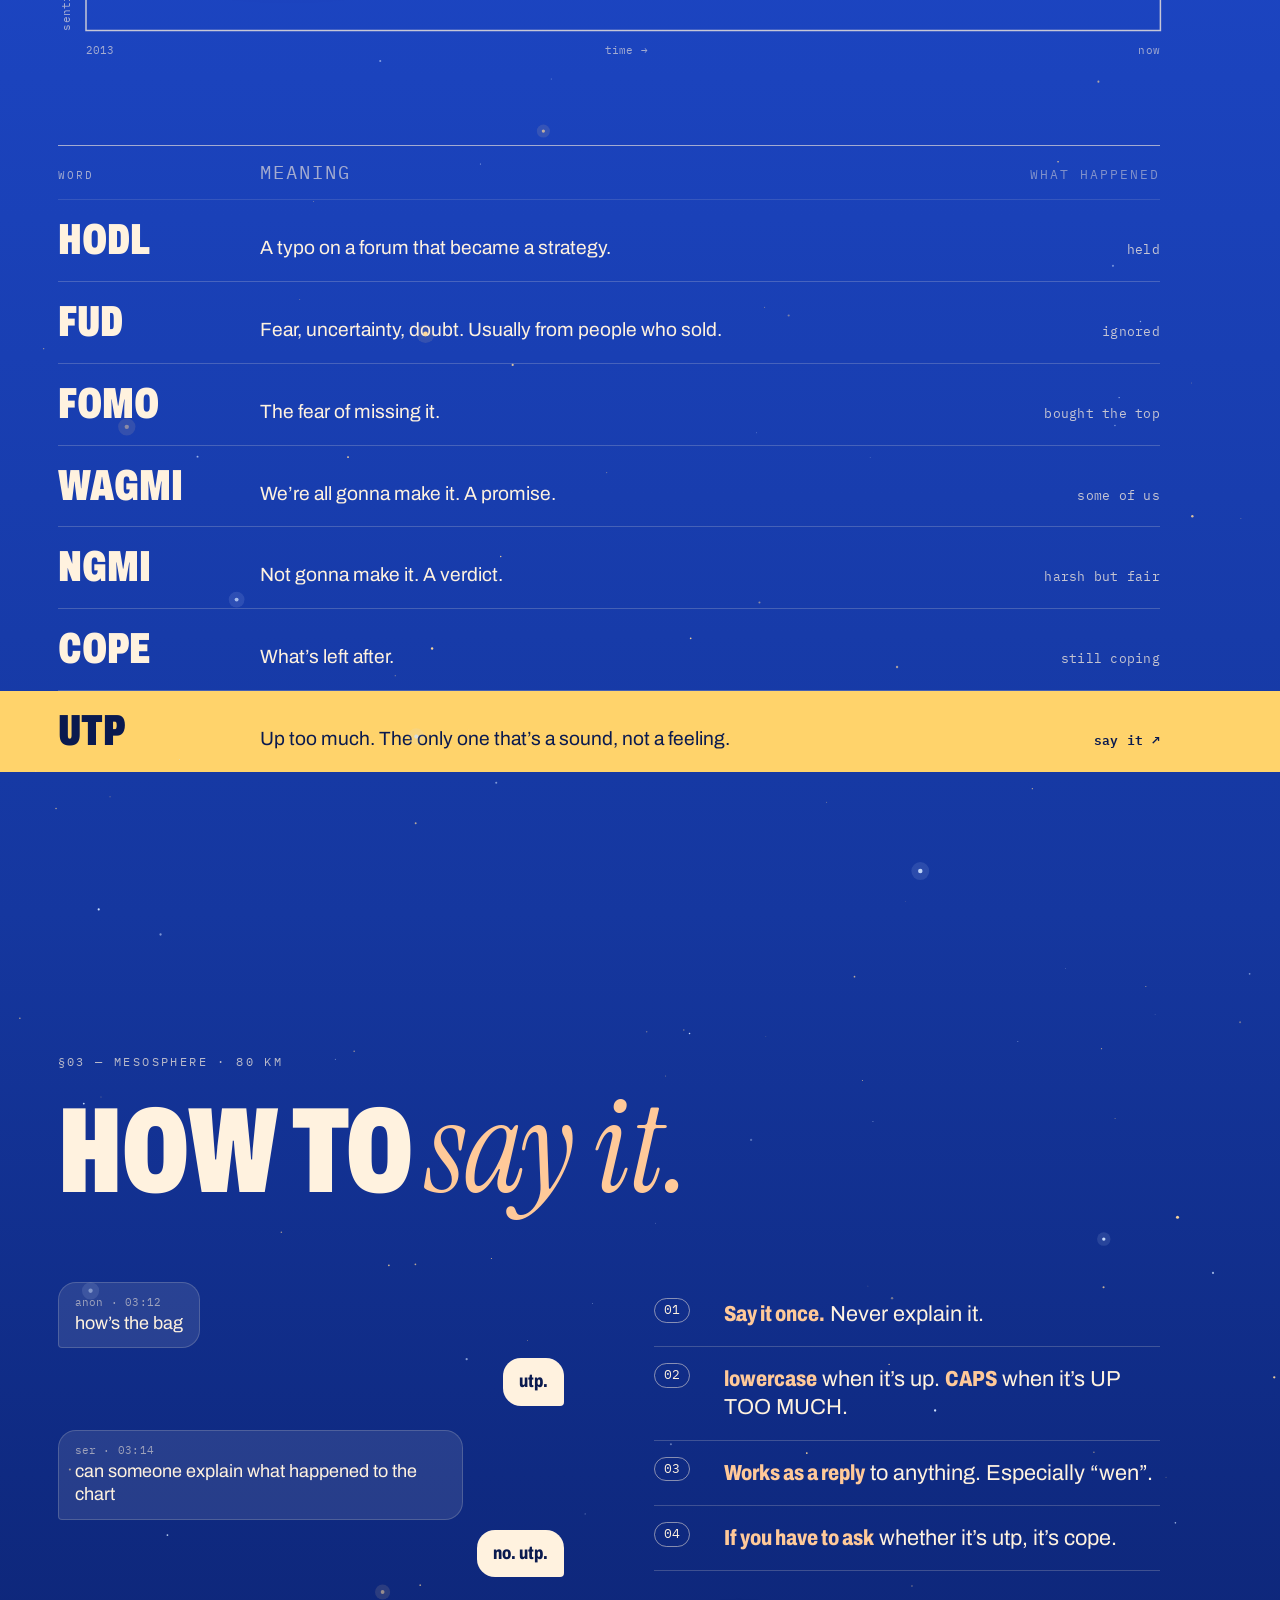
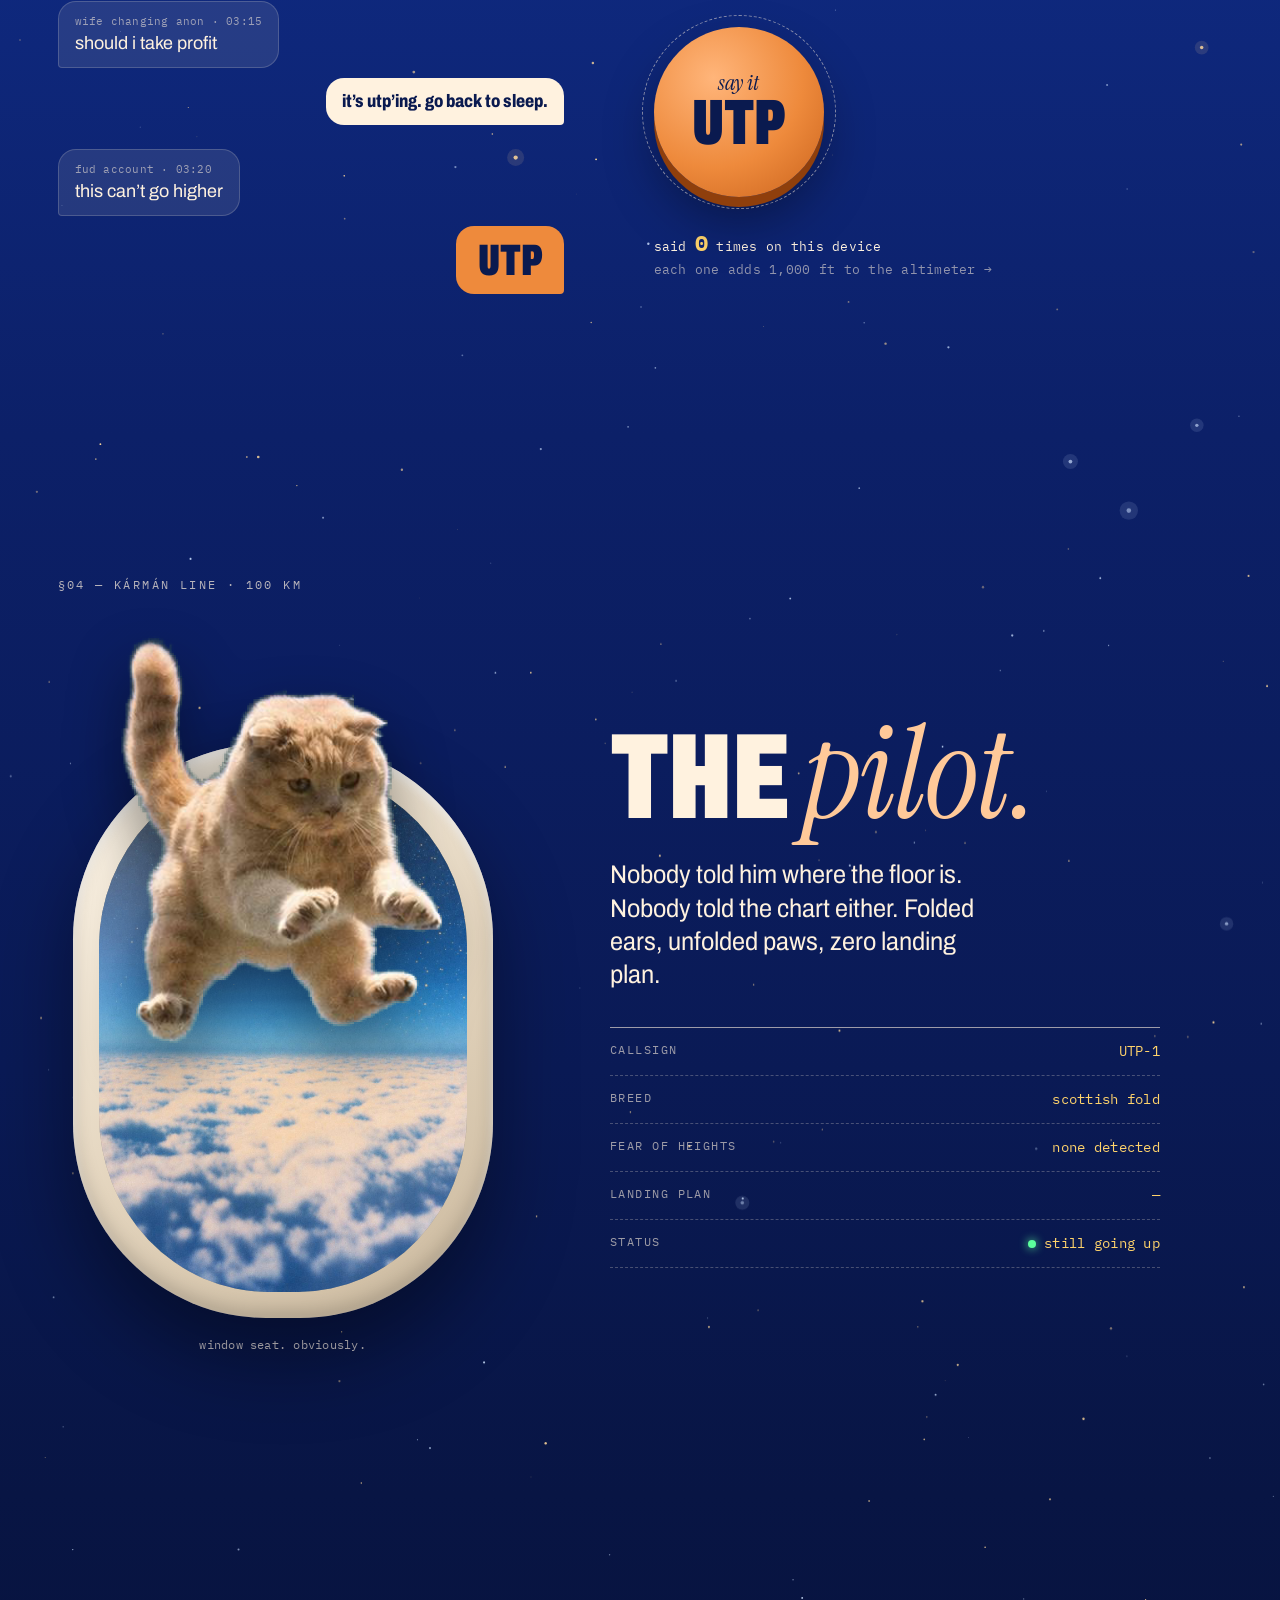
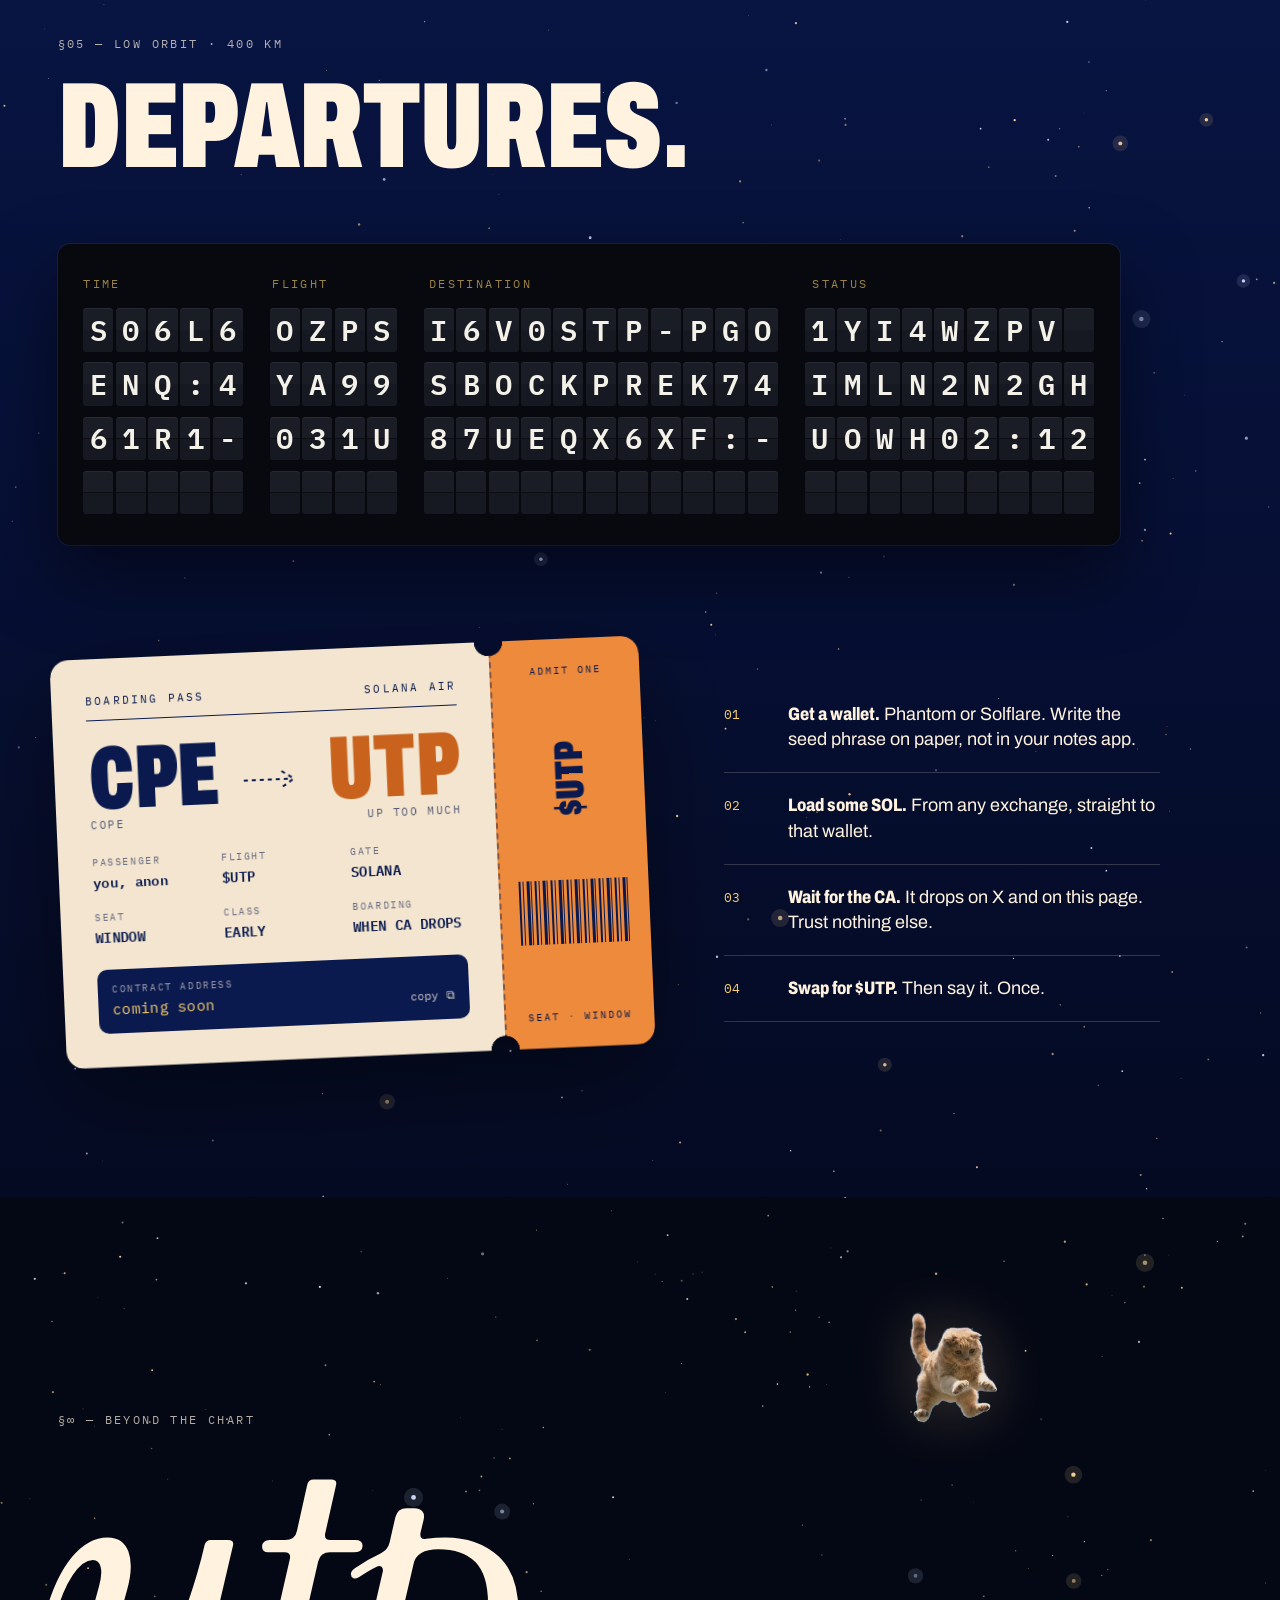
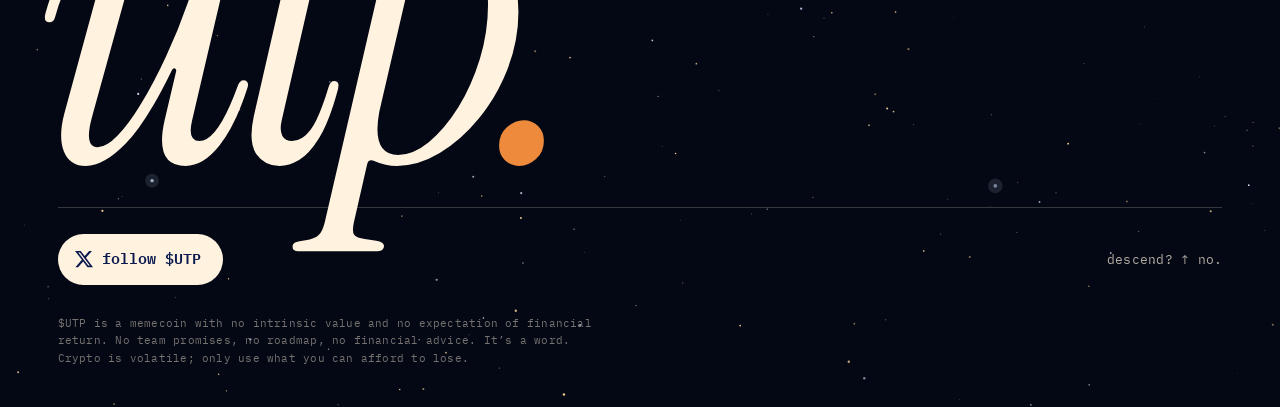
==== commit 5dcaf933: "Point canonical and share URLs to uptoomuch.fun Co-Authored-By: Claude Opus 5.5 <noreply@anthropic.c" ====
--- a/index.html
+++ b/index.html
@@ -6,14 +6,14 @@
 <title>$UTP — Up Too Much</title>
 <meta name="description" content="FOMO was the fear. COPE was the aftermath. UTP is what you say when it actually happens. $UTP on Solana.">
 <meta name="theme-color" content="#16378f">
-<link rel="canonical" href="https://www.upsomuch.fun/">
+<link rel="canonical" href="https://www.uptoomuch.fun/">
 <meta property="og:type" content="website">
 <meta property="og:site_name" content="$UTP">
-<meta property="og:url" content="https://www.upsomuch.fun/">
+<meta property="og:url" content="https://www.uptoomuch.fun/">
 <meta property="og:title" content="$UTP — Up Too Much">
 <meta property="og:description" content="A new word for the timeline. Say it once. Never explain it.">
-<meta property="og:image" content="https://www.upsomuch.fun/assets/og.jpg">
-<meta property="og:image:secure_url" content="https://www.upsomuch.fun/assets/og.jpg">
+<meta property="og:image" content="https://www.uptoomuch.fun/assets/og.jpg">
+<meta property="og:image:secure_url" content="https://www.uptoomuch.fun/assets/og.jpg">
 <meta property="og:image:type" content="image/jpeg">
 <meta property="og:image:width" content="1254">
 <meta property="og:image:height" content="660">
@@ -21,7 +21,7 @@
 <meta name="twitter:card" content="summary_large_image">
 <meta name="twitter:title" content="$UTP — Up Too Much">
 <meta name="twitter:description" content="A new word for the timeline. Say it once. Never explain it.">
-<meta name="twitter:image" content="https://www.upsomuch.fun/assets/og.jpg">
+<meta name="twitter:image" content="https://www.uptoomuch.fun/assets/og.jpg">
 <link rel="icon" href="logo.jpg">
 <link rel="preconnect" href="https://fonts.googleapis.com">
 <link rel="preconnect" href="https://fonts.gstatic.com" crossorigin>
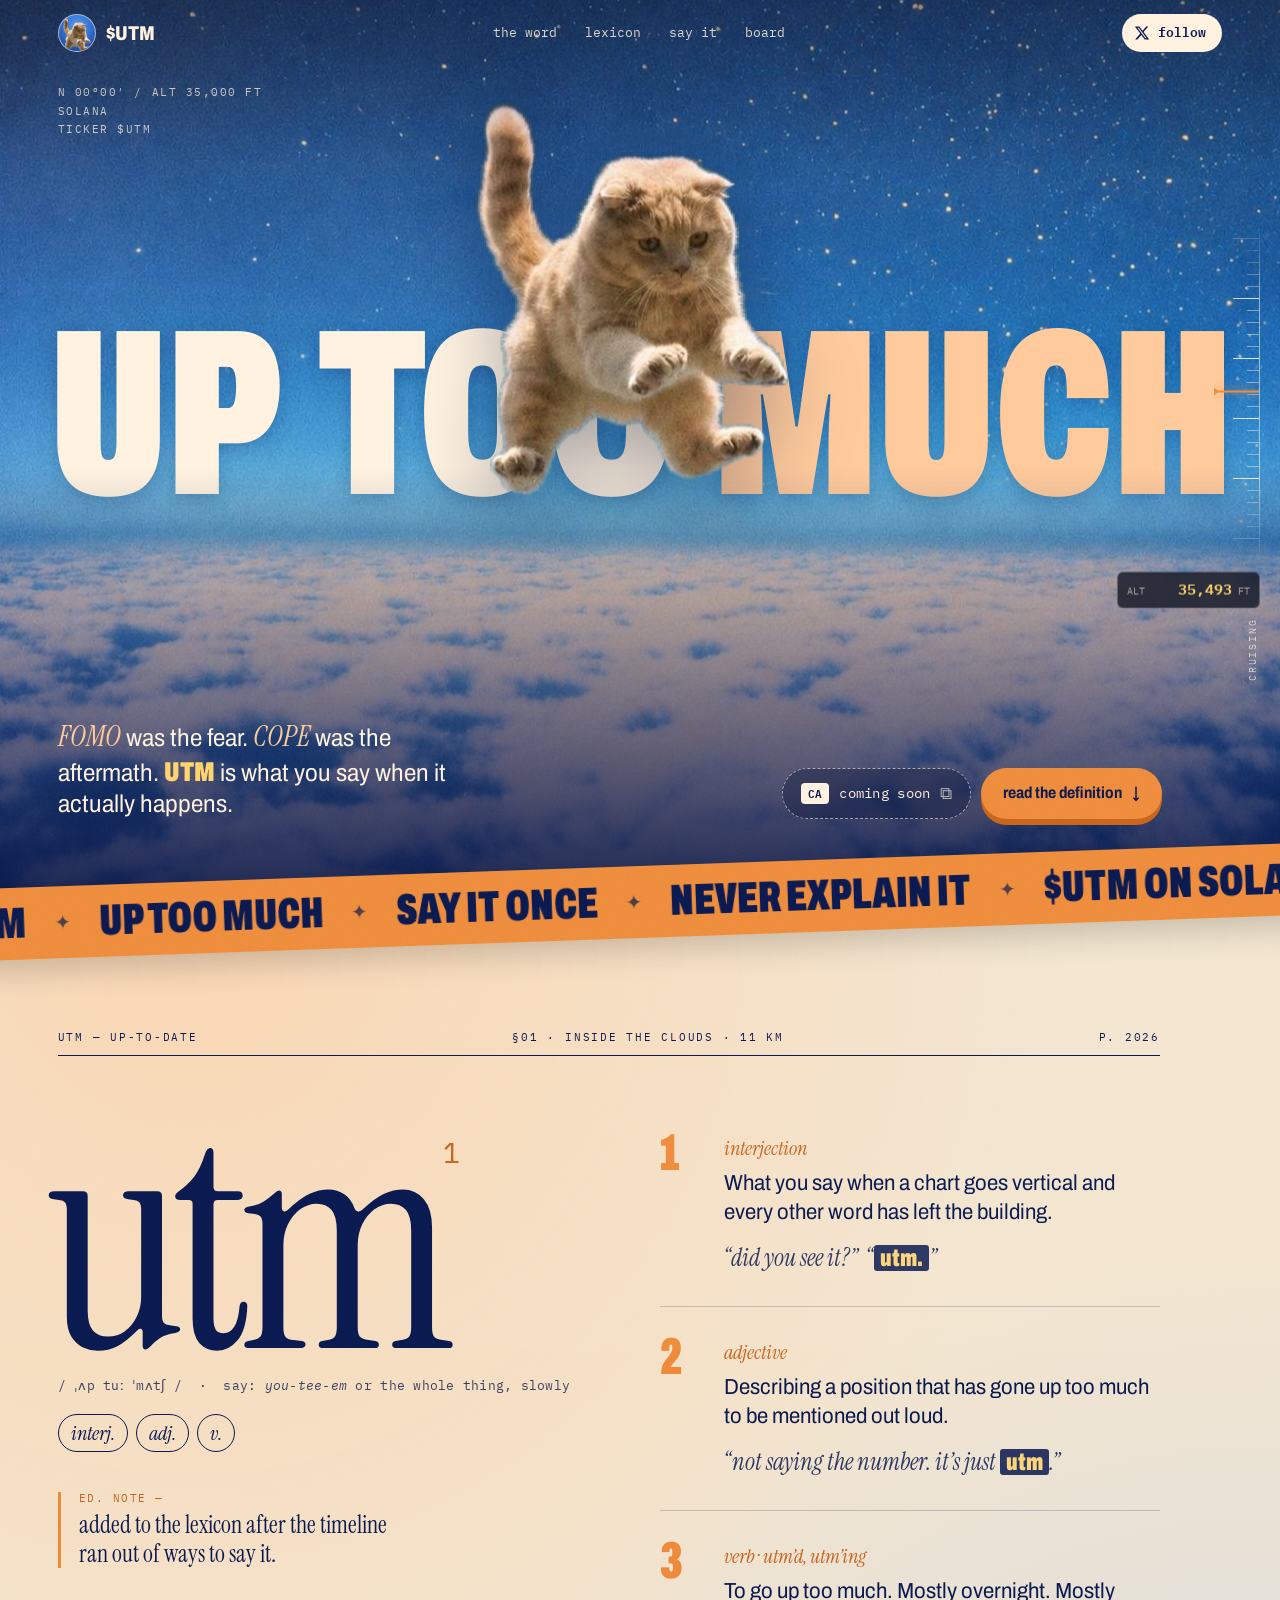
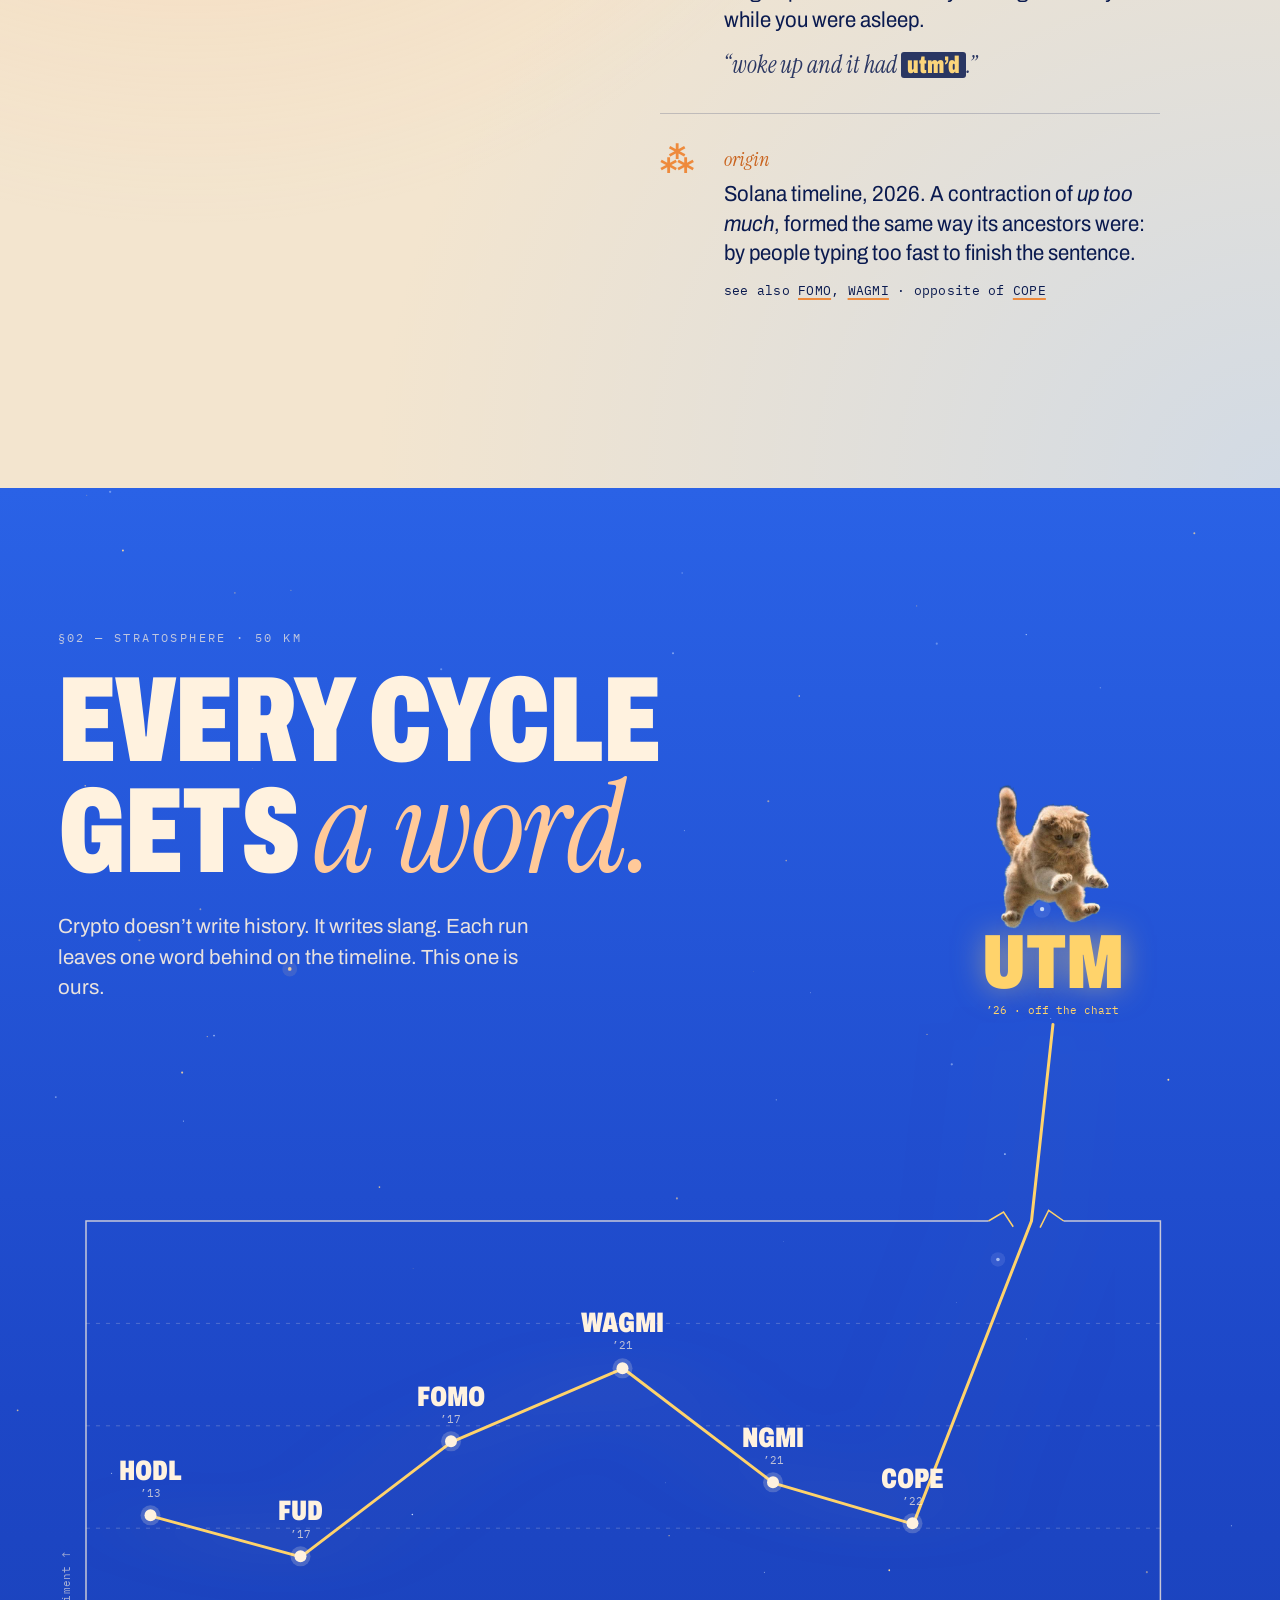
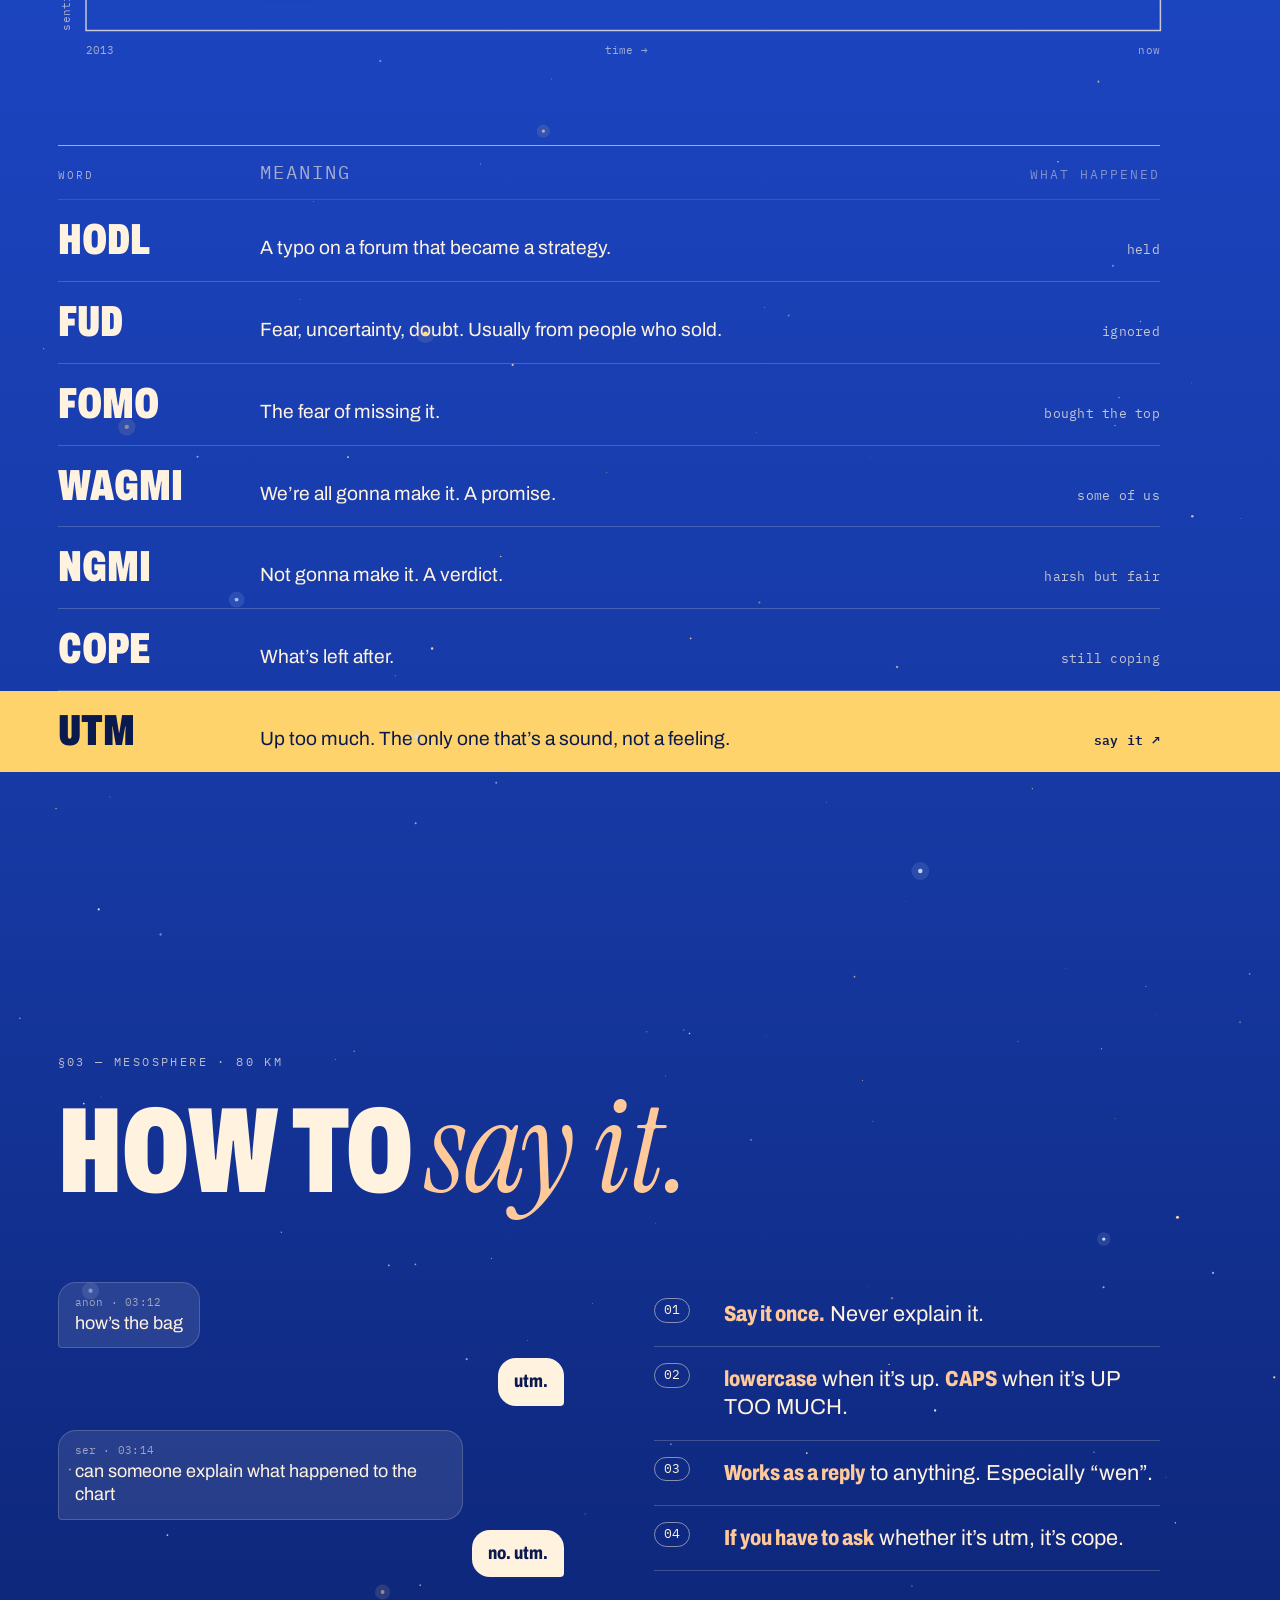
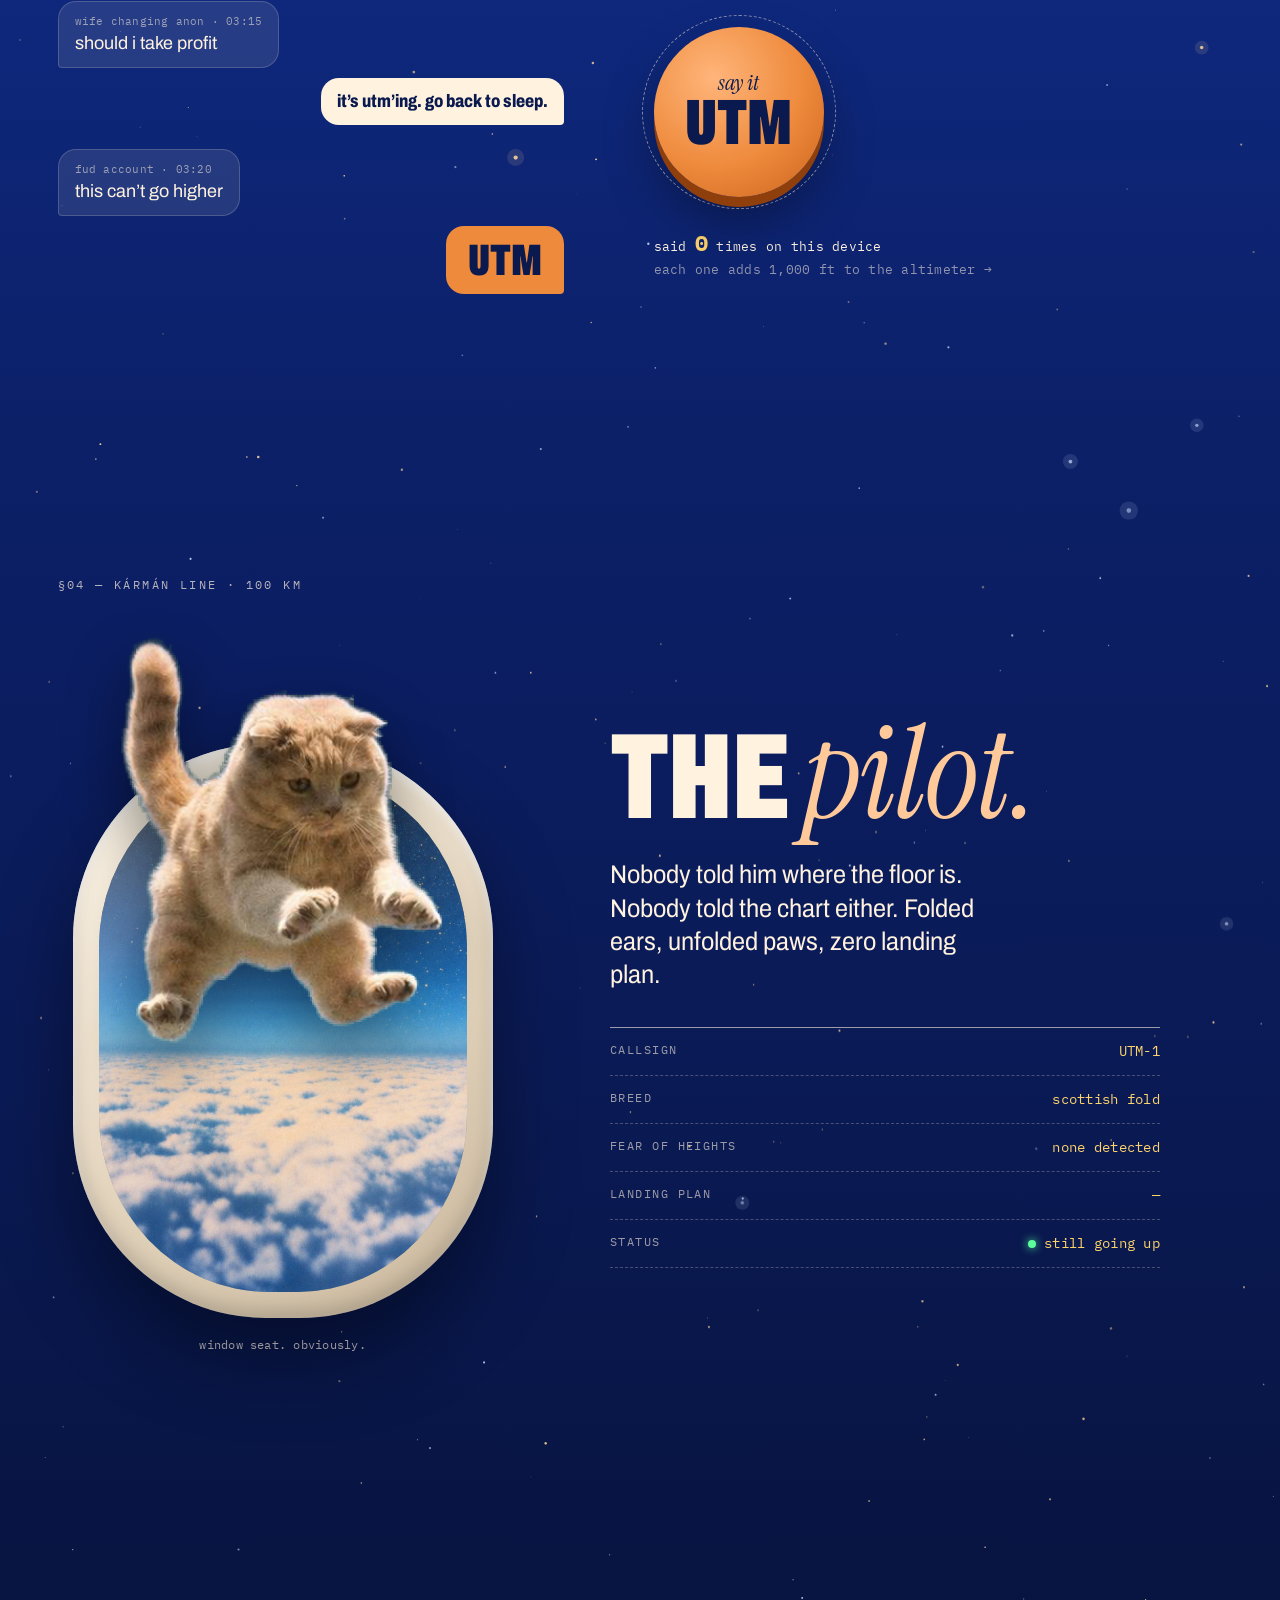
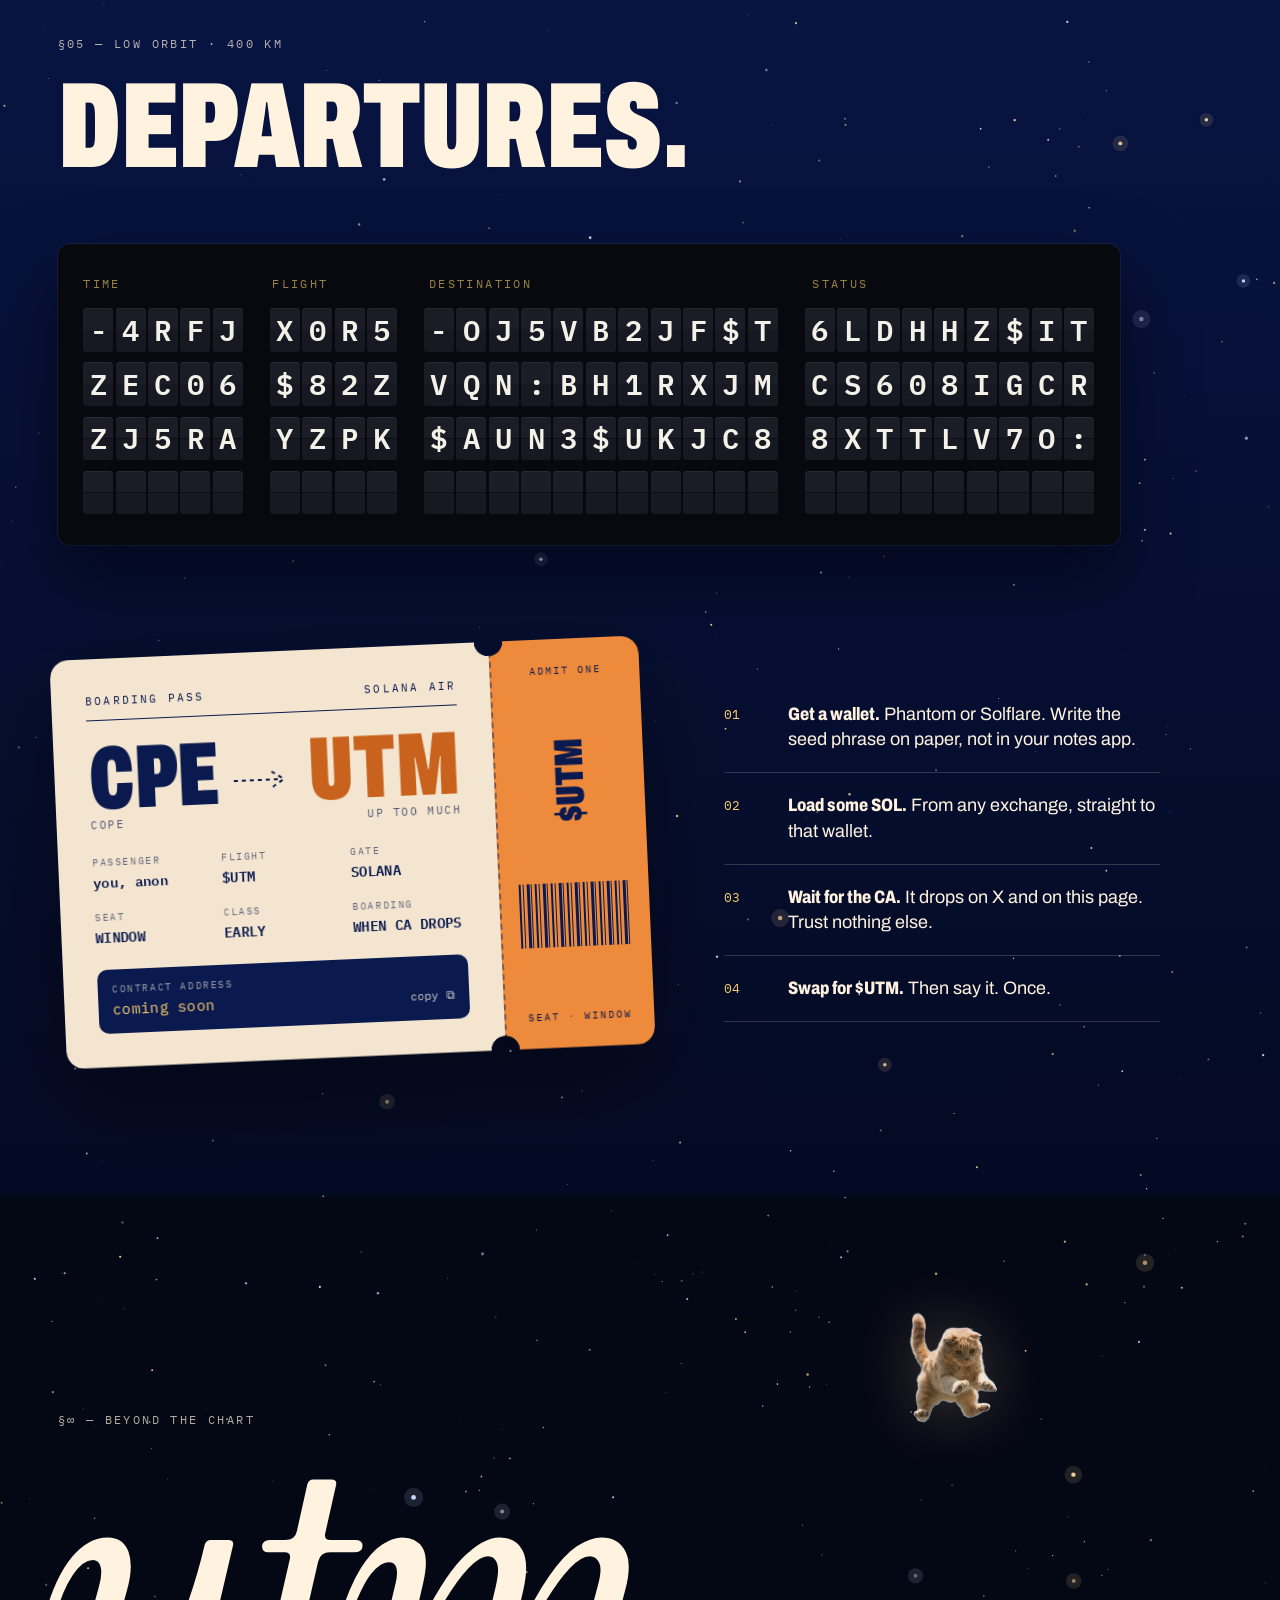
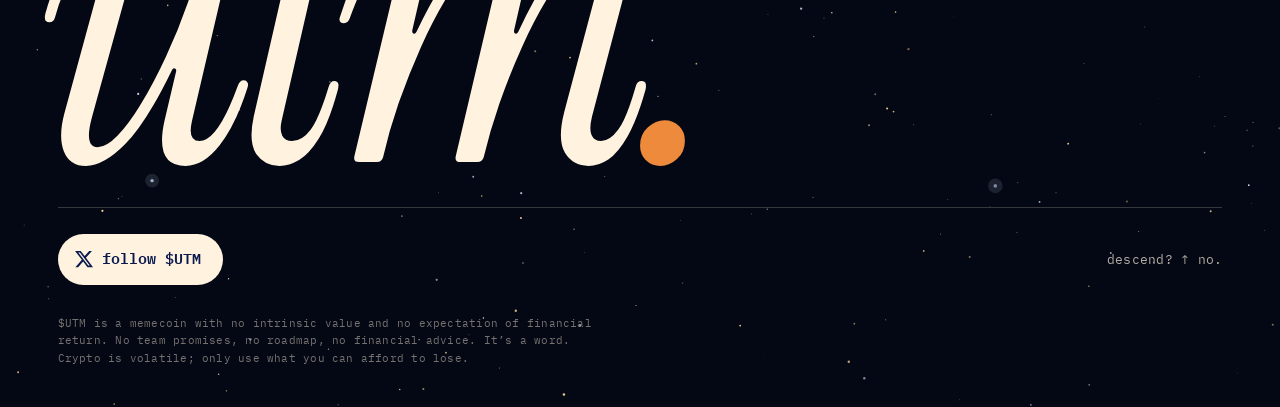
==== commit 80f77a0a: "Rename ticker to $UTM Co-Authored-By: Claude Opus 5.5 <noreply@anthropic.com>" ====
--- a/index.html
+++ b/index.html
@@ -3,14 +3,14 @@
 <head>
 <meta charset="utf-8">
 <meta name="viewport" content="width=device-width, initial-scale=1, viewport-fit=cover">
-<title>$UTP — Up Too Much</title>
-<meta name="description" content="FOMO was the fear. COPE was the aftermath. UTP is what you say when it actually happens. $UTP on Solana.">
+<title>$UTM — Up Too Much</title>
+<meta name="description" content="FOMO was the fear. COPE was the aftermath. UTM is what you say when it actually happens. $UTM on Solana.">
 <meta name="theme-color" content="#16378f">
 <link rel="canonical" href="https://www.uptoomuch.fun/">
 <meta property="og:type" content="website">
-<meta property="og:site_name" content="$UTP">
+<meta property="og:site_name" content="$UTM">
 <meta property="og:url" content="https://www.uptoomuch.fun/">
-<meta property="og:title" content="$UTP — Up Too Much">
+<meta property="og:title" content="$UTM — Up Too Much">
 <meta property="og:description" content="A new word for the timeline. Say it once. Never explain it.">
 <meta property="og:image" content="https://www.uptoomuch.fun/assets/og.jpg">
 <meta property="og:image:secure_url" content="https://www.uptoomuch.fun/assets/og.jpg">
@@ -19,7 +19,7 @@
 <meta property="og:image:height" content="660">
 <meta property="og:image:alt" content="An orange cat leaping over the clouds">
 <meta name="twitter:card" content="summary_large_image">
-<meta name="twitter:title" content="$UTP — Up Too Much">
+<meta name="twitter:title" content="$UTM — Up Too Much">
 <meta name="twitter:description" content="A new word for the timeline. Say it once. Never explain it.">
 <meta name="twitter:image" content="https://www.uptoomuch.fun/assets/og.jpg">
 <link rel="icon" href="logo.jpg">
@@ -35,9 +35,9 @@
 
 <!-- ===== NAV ===== -->
 <header class="nav">
-  <a href="#top" class="brand" aria-label="$UTP home">
+  <a href="#top" class="brand" aria-label="$UTM home">
     <span class="brand-dot"><img src="assets/cat.png" alt=""></span>
-    <span class="brand-tick">$UTP</span>
+    <span class="brand-tick">$UTM</span>
   </a>
   <nav class="nav-links" aria-label="Sections">
     <a href="#word">the word</a>
@@ -45,7 +45,7 @@
     <a href="#say">say it</a>
     <a href="#board">board</a>
   </nav>
-  <a class="xbtn js-x" href="#" target="_blank" rel="noopener" aria-label="$UTP on X">
+  <a class="xbtn js-x" href="#" target="_blank" rel="noopener" aria-label="$UTM on X">
     <svg viewBox="0 0 24 24" aria-hidden="true"><path d="M18.244 2.25h3.308l-7.227 8.26 8.502 11.24H16.17l-5.214-6.817L4.99 21.75H1.68l7.73-8.835L1.254 2.25H8.08l4.713 6.231zm-1.161 17.52h1.833L7.084 4.126H5.117z"/></svg>
     <span>follow</span>
   </a>
@@ -81,14 +81,14 @@
   <div class="hero-meta mono">
     <span>N 00°00′ / ALT 35,000 FT</span>
     <span>SOLANA</span>
-    <span>TICKER $UTP</span>
+    <span>TICKER $UTM</span>
   </div>
 
   <div class="hero-foot">
     <p class="hero-lede">
       <span class="serif">FOMO</span> was the fear.
       <span class="serif">COPE</span> was the aftermath.
-      <b>UTP</b> is what you say when it actually happens.
+      <b>UTM</b> is what you say when it actually happens.
     </p>
     <div class="hero-actions">
       <button class="ca js-ca" type="button" aria-label="Copy contract address">
@@ -104,23 +104,23 @@
 <!-- ===== RIBBON ===== -->
 <div class="ribbon" aria-hidden="true">
   <div class="ribbon-track">
-    <span>UTP</span><i>✦</i><span>up too much</span><i>✦</i><span>say it once</span><i>✦</i><span>never explain it</span><i>✦</i><span>$UTP on solana</span><i>✦</i><span>the floor is a rumour</span><i>✦</i>
-    <span>UTP</span><i>✦</i><span>up too much</span><i>✦</i><span>say it once</span><i>✦</i><span>never explain it</span><i>✦</i><span>$UTP on solana</span><i>✦</i><span>the floor is a rumour</span><i>✦</i>
+    <span>UTM</span><i>✦</i><span>up too much</span><i>✦</i><span>say it once</span><i>✦</i><span>never explain it</span><i>✦</i><span>$UTM on solana</span><i>✦</i><span>the floor is a rumour</span><i>✦</i>
+    <span>UTM</span><i>✦</i><span>up too much</span><i>✦</i><span>say it once</span><i>✦</i><span>never explain it</span><i>✦</i><span>$UTM on solana</span><i>✦</i><span>the floor is a rumour</span><i>✦</i>
   </div>
 </div>
 
 <!-- ===== 01 THE WORD ===== -->
 <section class="word" id="word">
   <div class="runhead mono">
-    <span>utp — up-to-date</span>
+    <span>utm — up-to-date</span>
     <span>§01 · inside the clouds · 11 km</span>
     <span>p. 2026</span>
   </div>
 
   <div class="word-grid">
     <div class="word-left reveal">
-      <div class="headword">utp<sup>1</sup></div>
-      <div class="pron mono">/ ˌʌp tuː ˈmʌtʃ / &nbsp;·&nbsp; say: <i>you-tee-pee</i> or the whole thing, slowly</div>
+      <div class="headword">utm<sup>1</sup></div>
+      <div class="pron mono">/ ˌʌp tuː ˈmʌtʃ / &nbsp;·&nbsp; say: <i>you-tee-em</i> or the whole thing, slowly</div>
       <div class="pos">
         <span>interj.</span><span>adj.</span><span>v.</span>
       </div>
@@ -133,17 +133,17 @@
       <li class="reveal">
         <span class="def-pos">interjection</span>
         <p>What you say when a chart goes vertical and every other word has left the building.</p>
-        <blockquote>“did you see it?” &nbsp;“<b>utp.</b>”</blockquote>
+        <blockquote>“did you see it?” &nbsp;“<b>utm.</b>”</blockquote>
       </li>
       <li class="reveal">
         <span class="def-pos">adjective</span>
         <p>Describing a position that has gone up too much to be mentioned out loud.</p>
-        <blockquote>“not saying the number. it’s just <b>utp</b>.”</blockquote>
+        <blockquote>“not saying the number. it’s just <b>utm</b>.”</blockquote>
       </li>
       <li class="reveal">
-        <span class="def-pos">verb · utp’d, utp’ing</span>
+        <span class="def-pos">verb · utm’d, utm’ing</span>
         <p>To go up too much. Mostly overnight. Mostly while you were asleep.</p>
-        <blockquote>“woke up and it had <b>utp’d</b>.”</blockquote>
+        <blockquote>“woke up and it had <b>utm’d</b>.”</blockquote>
       </li>
       <li class="reveal ety">
         <span class="def-pos">origin</span>
@@ -178,7 +178,7 @@
       <div class="pt" style="--x:50;--y:36"><i></i><b>WAGMI</b><small>’21</small></div>
       <div class="pt" style="--x:64;--y:64"><i></i><b>NGMI</b><small>’21</small></div>
       <div class="pt" style="--x:77;--y:74"><i></i><b>COPE</b><small>’22</small></div>
-      <div class="pt pt-utp" style="--x:90;--y:-48"><img src="assets/cat.png" alt=""><b>UTP</b><small>’26 · off the chart</small></div>
+      <div class="pt pt-utm" style="--x:90;--y:-48"><img src="assets/cat.png" alt=""><b>UTM</b><small>’26 · off the chart</small></div>
     </div>
     <div class="chart-axis-x mono"><span>2013</span><span>time →</span><span>now</span></div>
   </div>
@@ -191,7 +191,7 @@
     <div class="log-row reveal"><span class="lw">WAGMI</span><span>We’re all gonna make it. A promise.</span><span class="mono">some of us</span></div>
     <div class="log-row reveal"><span class="lw">NGMI</span><span>Not gonna make it. A verdict.</span><span class="mono">harsh but fair</span></div>
     <div class="log-row reveal"><span class="lw">COPE</span><span>What’s left after.</span><span class="mono">still coping</span></div>
-    <div class="log-row log-utp reveal"><span class="lw">UTP</span><span>Up too much. The only one that’s a sound, not a feeling.</span><span class="mono">say it ↗</span></div>
+    <div class="log-row log-utm reveal"><span class="lw">UTM</span><span>Up too much. The only one that’s a sound, not a feeling.</span><span class="mono">say it ↗</span></div>
   </div>
 </section>
 
@@ -204,13 +204,13 @@
   <div class="say-grid">
     <div class="thread" aria-label="Example replies">
       <div class="msg q reveal"><span class="who mono">anon · 03:12</span>how’s the bag</div>
-      <div class="msg a reveal">utp.</div>
+      <div class="msg a reveal">utm.</div>
       <div class="msg q reveal"><span class="who mono">ser · 03:14</span>can someone explain what happened to the chart</div>
-      <div class="msg a reveal">no. utp.</div>
+      <div class="msg a reveal">no. utm.</div>
       <div class="msg q reveal"><span class="who mono">wife changing anon · 03:15</span>should i take profit</div>
-      <div class="msg a reveal">it’s utp’ing. go back to sleep.</div>
+      <div class="msg a reveal">it’s utm’ing. go back to sleep.</div>
       <div class="msg q reveal"><span class="who mono">fud account · 03:20</span>this can’t go higher</div>
-      <div class="msg a big reveal">UTP</div>
+      <div class="msg a big reveal">UTM</div>
     </div>
 
     <div class="say-right">
@@ -218,14 +218,14 @@
         <li class="reveal"><b>Say it once.</b> Never explain it.</li>
         <li class="reveal"><b>lowercase</b> when it’s up. <b>CAPS</b> when it’s UP TOO MUCH.</li>
         <li class="reveal"><b>Works as a reply</b> to anything. Especially “wen”.</li>
-        <li class="reveal"><b>If you have to ask</b> whether it’s utp, it’s cope.</li>
+        <li class="reveal"><b>If you have to ask</b> whether it’s utm, it’s cope.</li>
       </ol>
 
       <div class="sayit">
         <button class="sayit-btn" id="sayBtn" type="button">
           <span class="sayit-ring" aria-hidden="true"></span>
           <span class="sayit-label">say it</span>
-          <span class="sayit-word">UTP</span>
+          <span class="sayit-word">UTM</span>
         </button>
         <div class="sayit-count mono">
           said <b id="sayCount">0</b> times on this device
@@ -246,7 +246,7 @@
       <div class="porthole-frame">
         <div class="porthole-glass"><img src="assets/sky.jpg" alt=""></div>
       </div>
-      <img class="porthole-cat" src="assets/cat.png" alt="The $UTP cat jumping out of an airplane window">
+      <img class="porthole-cat" src="assets/cat.png" alt="The $UTM cat jumping out of an airplane window">
       <figcaption class="mono">window seat. obviously.</figcaption>
     </figure>
 
@@ -254,7 +254,7 @@
       <h2 class="h2">The <em>pilot.</em></h2>
       <p class="pilot-lede">Nobody told him where the floor is. Nobody told the chart either. Folded ears, unfolded paws, zero landing plan.</p>
       <dl class="spec mono">
-        <div><dt>callsign</dt><dd>UTP-1</dd></div>
+        <div><dt>callsign</dt><dd>UTM-1</dd></div>
         <div><dt>breed</dt><dd>scottish fold</dd></div>
         <div><dt>fear of heights</dt><dd>none detected</dd></div>
         <div><dt>landing plan</dt><dd>—</dd></div>
@@ -277,7 +277,7 @@
     <div class="flap-row" role="row" data-row="--:--|FOMO|REGRET|DEPARTED"></div>
     <div class="flap-row" role="row" data-row="--:--|NGMI|ZERO|DIVERTED"></div>
     <div class="flap-row" role="row" data-row="--:--|COPE|NOWHERE|CANCELLED"></div>
-    <div class="flap-row is-utp" role="row" data-row="SOON|UTP|UP TOO MUCH|BOARDING"></div>
+    <div class="flap-row is-utm" role="row" data-row="SOON|UTM|UP TOO MUCH|BOARDING"></div>
   </div>
 
   <div class="board-grid">
@@ -287,11 +287,11 @@
         <div class="route">
           <div><span class="iata">CPE</span><span class="mono">cope</span></div>
           <svg class="plane" viewBox="0 0 64 24" aria-hidden="true"><path d="M2 12h44M40 4l12 8-12 8" /></svg>
-          <div><span class="iata">UTP</span><span class="mono">up too much</span></div>
+          <div><span class="iata">UTM</span><span class="mono">up too much</span></div>
         </div>
         <div class="pass-fields mono">
           <div><small>passenger</small><b>you, anon</b></div>
-          <div><small>flight</small><b>$UTP</b></div>
+          <div><small>flight</small><b>$UTM</b></div>
           <div><small>gate</small><b>SOLANA</b></div>
           <div><small>seat</small><b>WINDOW</b></div>
           <div><small>class</small><b>EARLY</b></div>
@@ -305,7 +305,7 @@
       </div>
       <div class="pass-stub">
         <div class="mono stub-k">admit one</div>
-        <div class="stub-t">$UTP</div>
+        <div class="stub-t">$UTM</div>
         <div class="barcode" aria-hidden="true"></div>
         <div class="mono stub-k">seat · window</div>
       </div>
@@ -315,7 +315,7 @@
       <li class="reveal"><span class="mono">01</span><div><b>Get a wallet.</b> Phantom or Solflare. Write the seed phrase on paper, not in your notes app.</div></li>
       <li class="reveal"><span class="mono">02</span><div><b>Load some SOL.</b> From any exchange, straight to that wallet.</div></li>
       <li class="reveal"><span class="mono">03</span><div><b>Wait for the CA.</b> It drops on X and on this page. Trust nothing else.</div></li>
-      <li class="reveal"><span class="mono">04</span><div><b>Swap for $UTP.</b> Then say it. Once.</div></li>
+      <li class="reveal"><span class="mono">04</span><div><b>Swap for $UTM.</b> Then say it. Once.</div></li>
     </ol>
   </div>
 </section>
@@ -327,15 +327,15 @@
   <canvas class="stars" data-density="2.2"></canvas>
   <img class="space-cat" src="assets/cat.png" alt="">
   <div class="kicker mono">§∞ — beyond the chart</div>
-  <div class="space-word">utp<span>.</span></div>
+  <div class="space-word">utm<span>.</span></div>
   <div class="space-row">
-    <a class="xbtn xbtn-lg js-x" href="#" target="_blank" rel="noopener" aria-label="$UTP on X">
+    <a class="xbtn xbtn-lg js-x" href="#" target="_blank" rel="noopener" aria-label="$UTM on X">
       <svg viewBox="0 0 24 24" aria-hidden="true"><path d="M18.244 2.25h3.308l-7.227 8.26 8.502 11.24H16.17l-5.214-6.817L4.99 21.75H1.68l7.73-8.835L1.254 2.25H8.08l4.713 6.231zm-1.161 17.52h1.833L7.084 4.126H5.117z"/></svg>
-      <span>follow $UTP</span>
+      <span>follow $UTM</span>
     </a>
     <a class="mono descend" href="#top">descend? ↑ no.</a>
   </div>
-  <p class="disclaimer mono">$UTP is a memecoin with no intrinsic value and no expectation of financial return. No team promises, no roadmap, no financial advice. It’s a word. Crypto is volatile; only use what you can afford to lose.</p>
+  <p class="disclaimer mono">$UTM is a memecoin with no intrinsic value and no expectation of financial return. No team promises, no roadmap, no financial advice. It’s a word. Crypto is volatile; only use what you can afford to lose.</p>
 </footer>
 
 <script src="main.js"></script>
--- a/styles.css
+++ b/styles.css
@@ -308,11 +308,11 @@
 .chart.in .pt{opacity:1}
 .pt:nth-child(1){transition-delay:.3s}.pt:nth-child(2){transition-delay:.6s}.pt:nth-child(3){transition-delay:.9s}
 .pt:nth-child(4){transition-delay:1.2s}.pt:nth-child(5){transition-delay:1.5s}.pt:nth-child(6){transition-delay:1.8s}
-.pt-utp{transition-delay:2.5s !important;transform:translate(-50%,-100%) scale(.6);padding-bottom:6px}
-.chart.in .pt-utp{transform:translate(-50%,-100%) scale(1)}
-.pt-utp img{width:clamp(70px,9vw,130px);margin-bottom:-4px;animation:float 4s ease-in-out infinite}
-.pt-utp b{font-size:clamp(40px,6vw,92px);color:var(--gold);text-shadow:0 0 30px rgba(255,211,107,.5)}
-.pt-utp small{color:var(--gold);opacity:1;white-space:nowrap}
+.pt-utm{transition-delay:2.5s !important;transform:translate(-50%,-100%) scale(.6);padding-bottom:6px}
+.chart.in .pt-utm{transform:translate(-50%,-100%) scale(1)}
+.pt-utm img{width:clamp(70px,9vw,130px);margin-bottom:-4px;animation:float 4s ease-in-out infinite}
+.pt-utm b{font-size:clamp(40px,6vw,92px);color:var(--gold);text-shadow:0 0 30px rgba(255,211,107,.5)}
+.pt-utm small{color:var(--gold);opacity:1;white-space:nowrap}
 .chart-axis-y{position:absolute;left:-28px;bottom:0;transform-origin:left bottom;transform:rotate(-90deg) translateY(100%);font-size:11px;opacity:.6;white-space:nowrap}
 .chart-axis-x{position:absolute;left:0;right:0;bottom:-28px;display:flex;justify-content:space-between;font-size:11px;opacity:.6}
 
@@ -322,8 +322,8 @@
 .log-row > span:nth-child(2){font-size:clamp(17px,1.5vw,21px)}
 .log-row > span:nth-child(3){font-size:13px;opacity:.75;text-align:right}
 .lw{font-weight:900;font-variation-settings:"wdth" 66;font-size:clamp(28px,3.4vw,46px);line-height:1}
-.log-utp{background:var(--gold);color:var(--ink);margin:0 calc(var(--pad) * -1);padding-left:var(--pad);padding-right:var(--pad);border-bottom:0}
-.log-utp > span:nth-child(3){opacity:1;font-weight:600}
+.log-utm{background:var(--gold);color:var(--ink);margin:0 calc(var(--pad) * -1);padding-left:var(--pad);padding-right:var(--pad);border-bottom:0}
+.log-utm > span:nth-child(3){opacity:1;font-weight:600}
 
 /* ---------- 03 SAY ---------- */
 .say{
@@ -448,9 +448,9 @@
 }
 .cell.tick{animation:tick .08s linear}
 @keyframes tick{50%{transform:scaleY(.82)}}
-.is-utp .cell{color:var(--gold);text-shadow:0 0 calc(var(--cw)*.4) rgba(255,211,107,.6)}
-.is-utp .col-3 .cell{color:#5cff9d;text-shadow:0 0 calc(var(--cw)*.4) rgba(92,255,157,.5)}
-.is-utp.lit .col-3{animation:blink 1.1s steps(2) infinite}
+.is-utm .cell{color:var(--gold);text-shadow:0 0 calc(var(--cw)*.4) rgba(255,211,107,.6)}
+.is-utm .col-3 .cell{color:#5cff9d;text-shadow:0 0 calc(var(--cw)*.4) rgba(92,255,157,.5)}
+.is-utm.lit .col-3{animation:blink 1.1s steps(2) infinite}
 
 .board-grid{display:grid;grid-template-columns:minmax(0,1.35fr) minmax(0,1fr);gap:clamp(40px,6vw,100px);margin-top:clamp(70px,8vw,120px);align-items:center}
 .pass{
@@ -544,8 +544,8 @@
     top:calc(var(--size) * 0.44 + var(--wy, 0px));
   }
   .hero-word span:nth-child(3){flex-basis:100%;text-align:center}
-  .pt-utp small{display:none}
-  .pt-utp img{width:64px}
+  .pt-utm small{display:none}
+  .pt-utm img{width:64px}
   .hero-meta{top:76px}
   .hero-foot{bottom:68px;gap:18px}
   .hero-lede{font-size:18px}
@@ -582,6 +582,6 @@
 /* keep content clear of the altimeter on desktop */
 @media (min-width: 901px){
   .word,.lex,.say,.pilot,.board{padding-right:max(var(--pad), 120px)}
-  .log-utp{margin-right:calc(max(var(--pad), 120px) * -1);padding-right:max(var(--pad), 120px)}
+  .log-utm{margin-right:calc(max(var(--pad), 120px) * -1);padding-right:max(var(--pad), 120px)}
 }
 .alt.top .alt-read .alt-k:last-child{display:none}
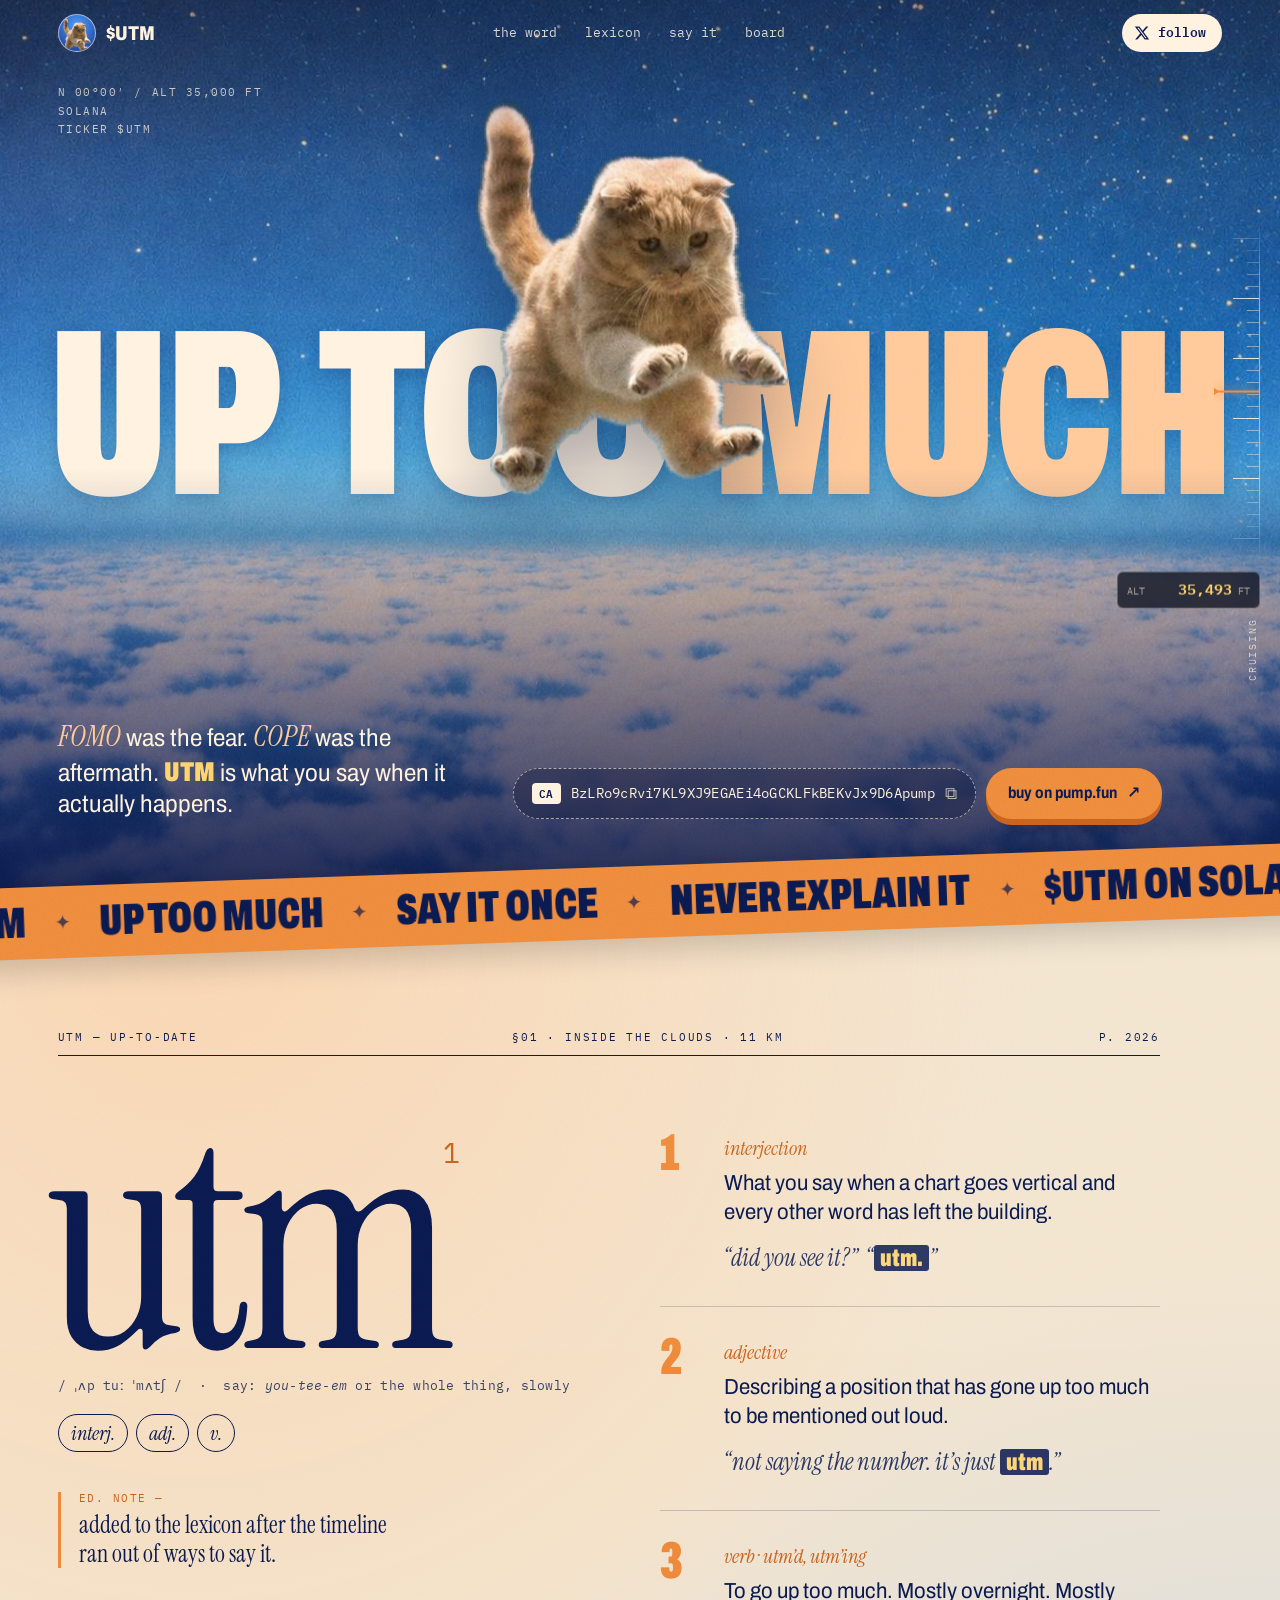
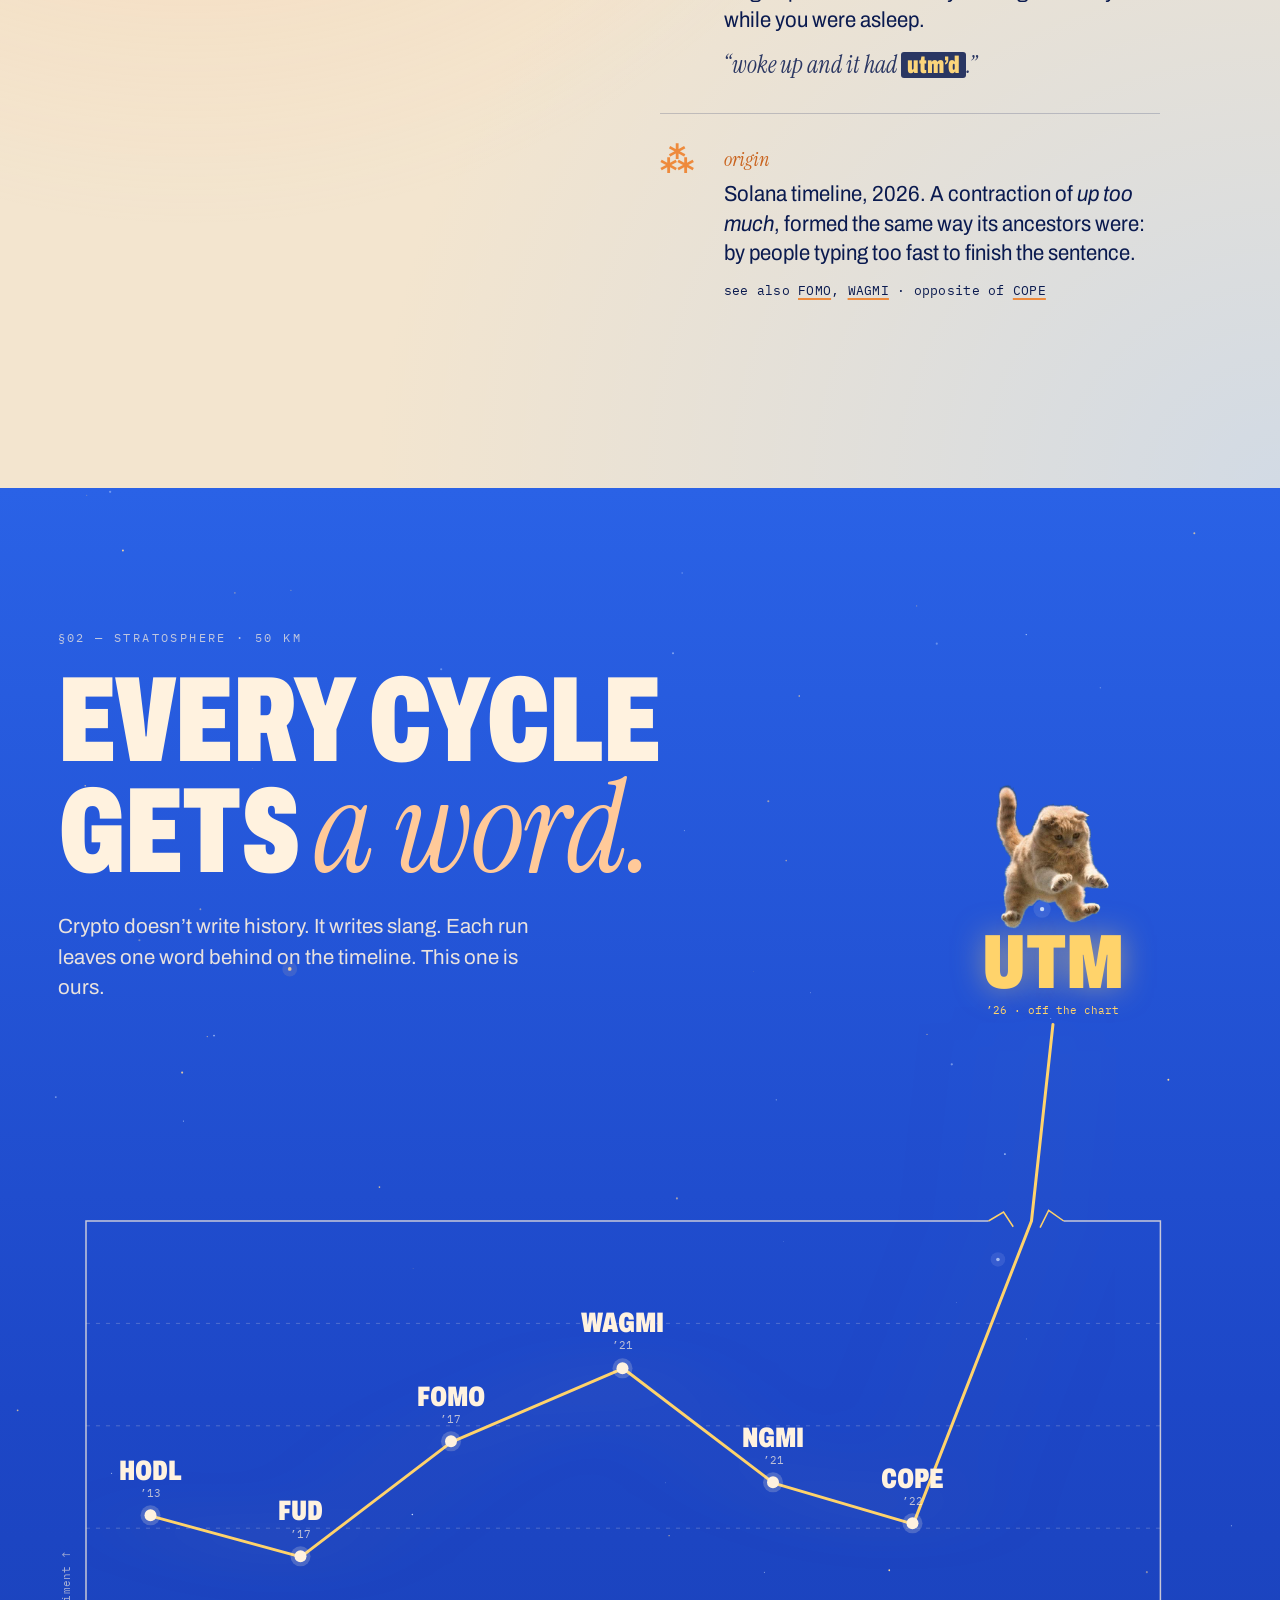
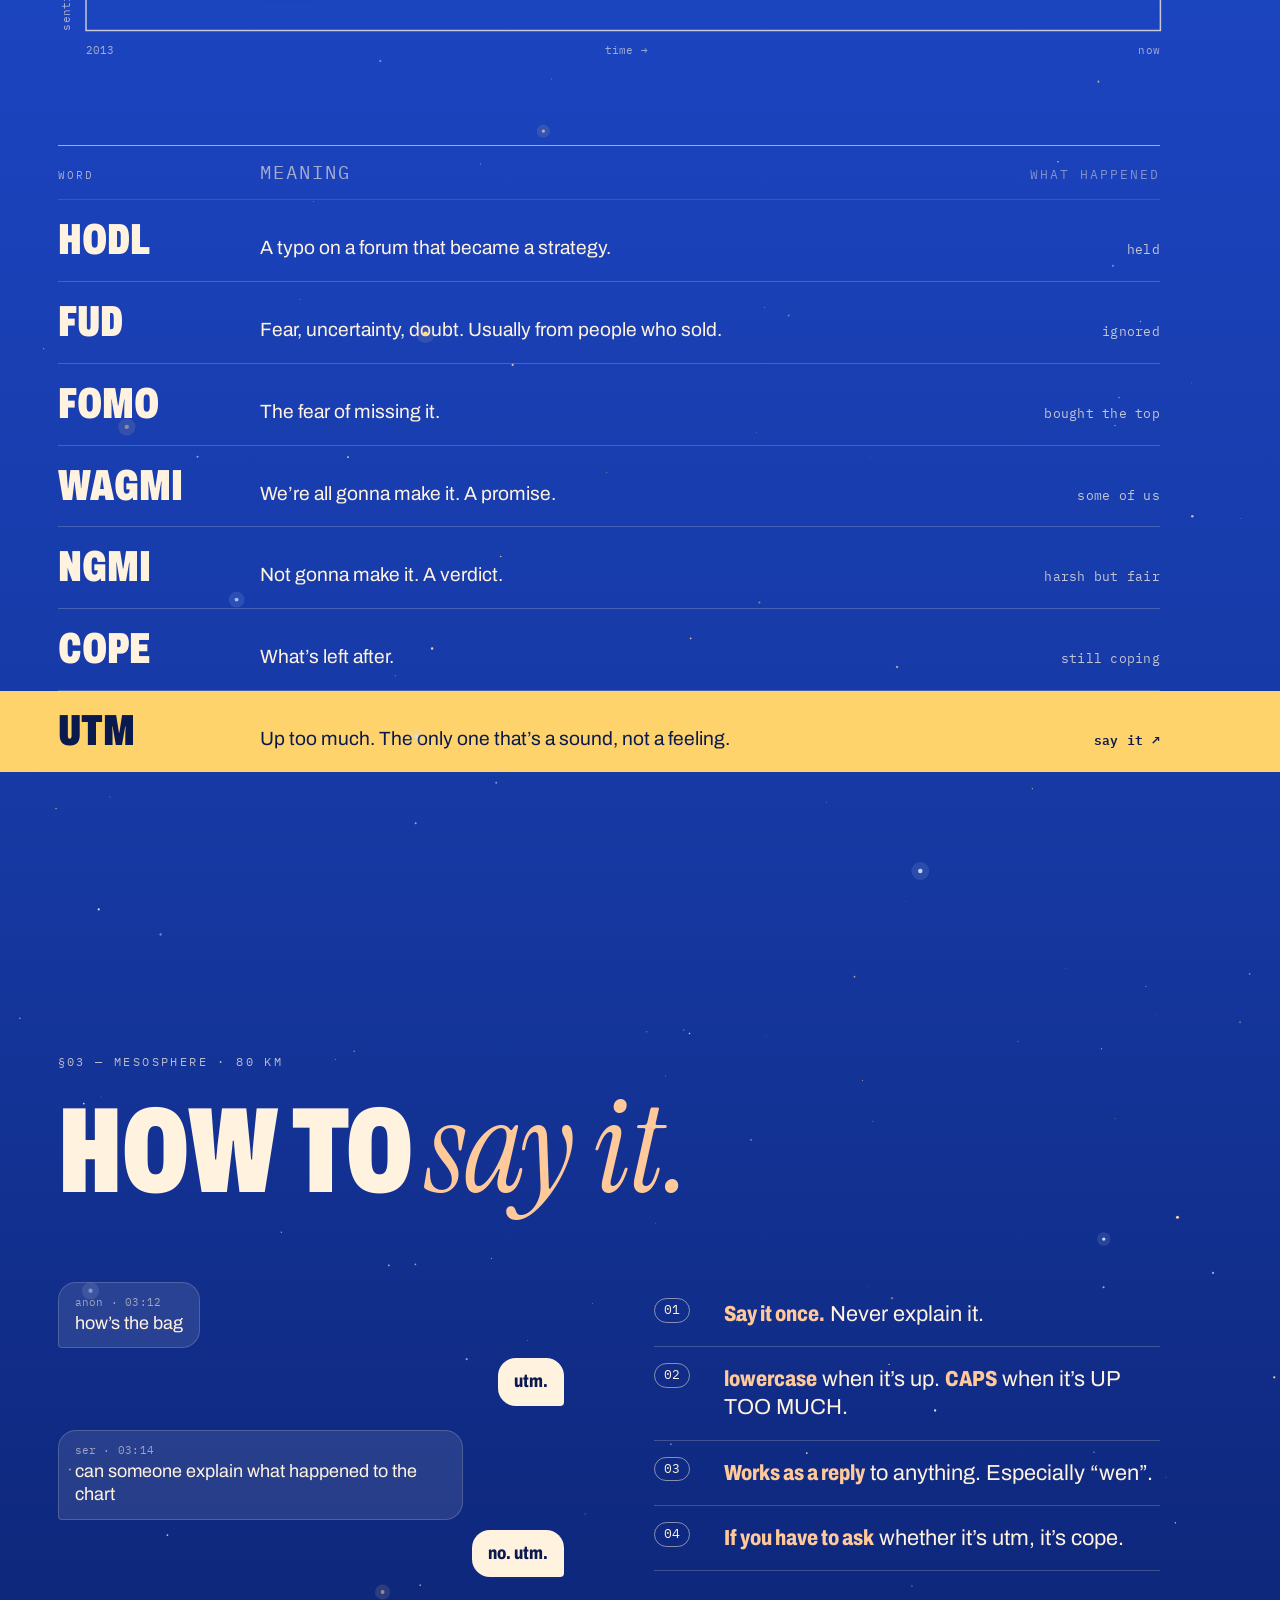
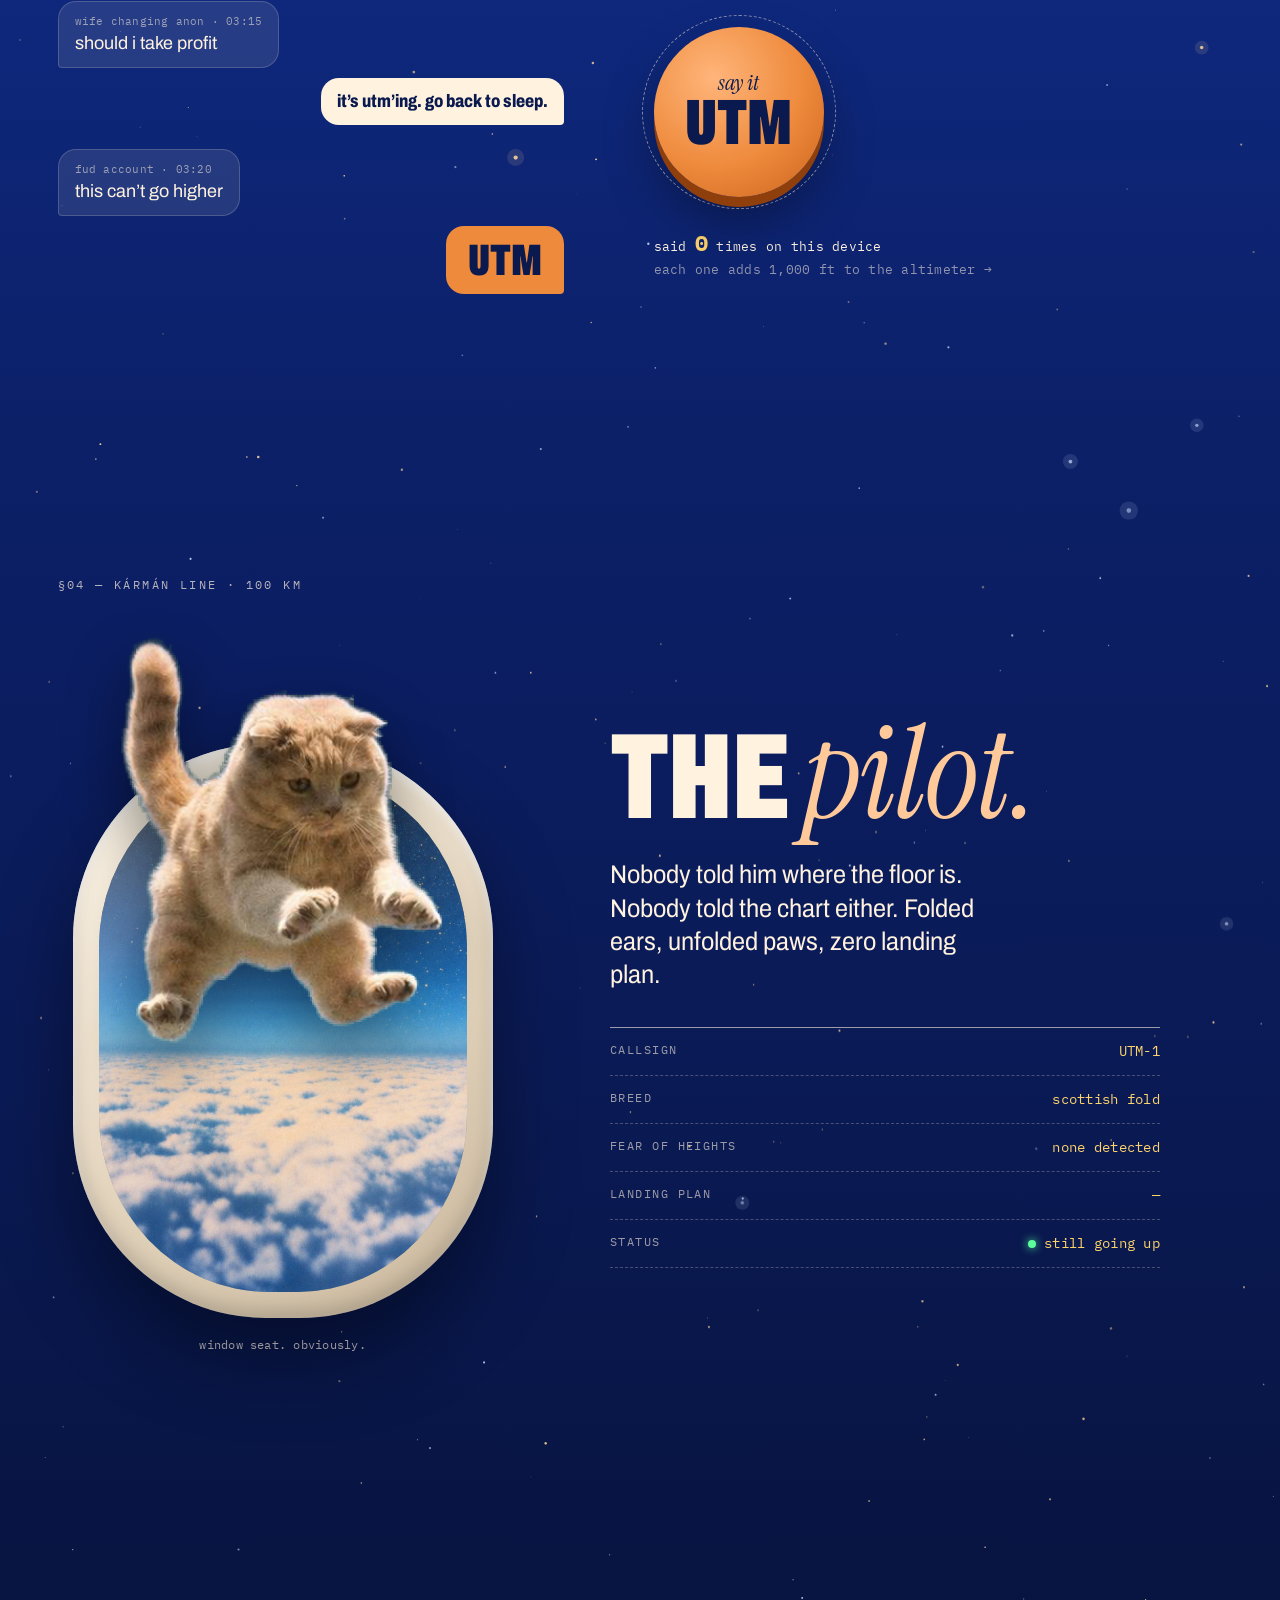
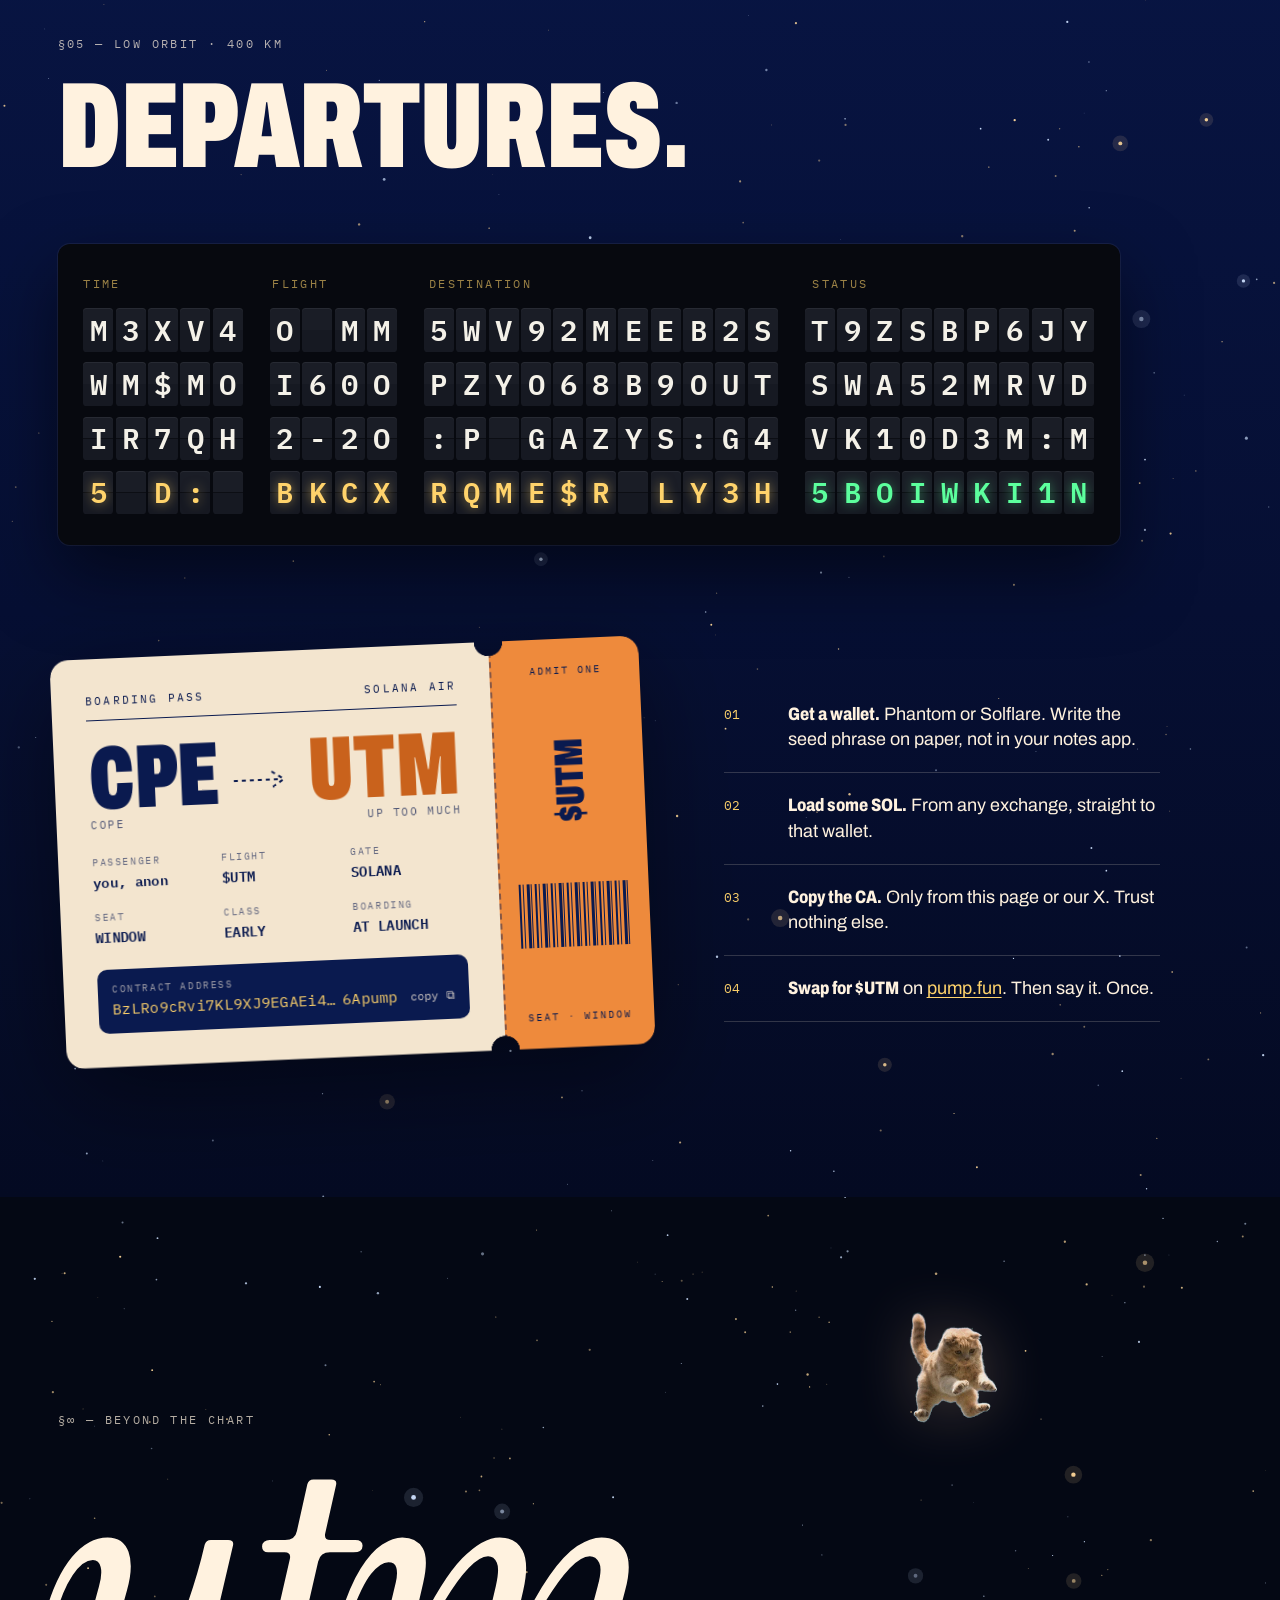
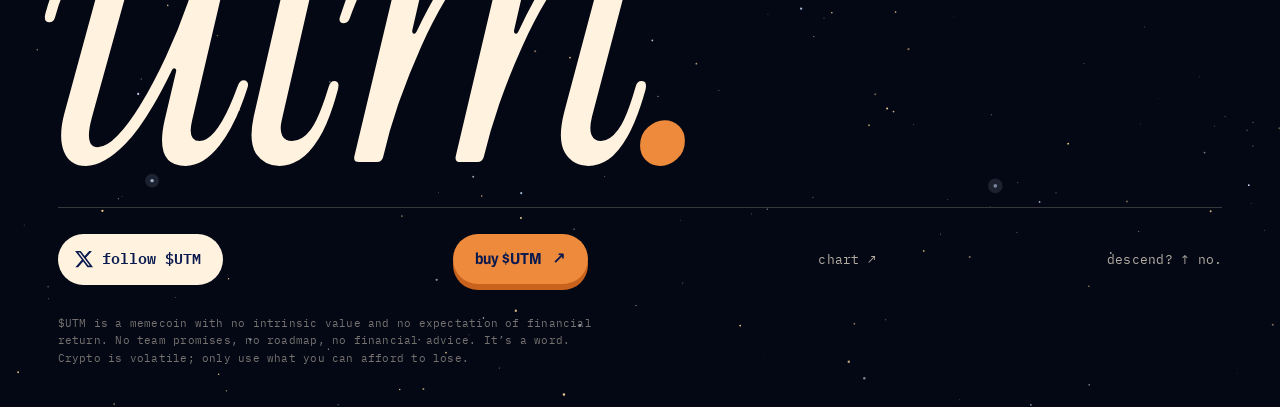
==== commit 6e1a4a79: "Add contract address, pump.fun buy and chart links Co-Authored-By: Claude Opus 5.5 <noreply@anthropi" ====
--- a/index.html
+++ b/index.html
@@ -96,7 +96,7 @@
         <span class="ca-v mono js-ca-text">coming soon</span>
         <span class="ca-i" aria-hidden="true">⧉</span>
       </button>
-      <a class="btn btn-ginger" href="#word">read the definition <span aria-hidden="true">↓</span></a>
+      <a class="btn btn-ginger js-buy" href="#" target="_blank" rel="noopener">buy on pump.fun <span aria-hidden="true">↗</span></a>
     </div>
   </div>
 </section>
@@ -295,7 +295,7 @@
           <div><small>gate</small><b>SOLANA</b></div>
           <div><small>seat</small><b>WINDOW</b></div>
           <div><small>class</small><b>EARLY</b></div>
-          <div><small>boarding</small><b>WHEN CA DROPS</b></div>
+          <div><small>boarding</small><b>AT LAUNCH</b></div>
         </div>
         <button class="pass-ca js-ca" type="button" aria-label="Copy contract address">
           <small class="mono">contract address</small>
@@ -314,8 +314,8 @@
     <ol class="steps">
       <li class="reveal"><span class="mono">01</span><div><b>Get a wallet.</b> Phantom or Solflare. Write the seed phrase on paper, not in your notes app.</div></li>
       <li class="reveal"><span class="mono">02</span><div><b>Load some SOL.</b> From any exchange, straight to that wallet.</div></li>
-      <li class="reveal"><span class="mono">03</span><div><b>Wait for the CA.</b> It drops on X and on this page. Trust nothing else.</div></li>
-      <li class="reveal"><span class="mono">04</span><div><b>Swap for $UTM.</b> Then say it. Once.</div></li>
+      <li class="reveal"><span class="mono">03</span><div><b>Copy the CA.</b> Only from this page or our X. Trust nothing else.</div></li>
+      <li class="reveal"><span class="mono">04</span><div><b>Swap for $UTM</b> on <a class="js-buy" href="#" target="_blank" rel="noopener">pump.fun</a>. Then say it. Once.</div></li>
     </ol>
   </div>
 </section>
@@ -333,6 +333,8 @@
       <svg viewBox="0 0 24 24" aria-hidden="true"><path d="M18.244 2.25h3.308l-7.227 8.26 8.502 11.24H16.17l-5.214-6.817L4.99 21.75H1.68l7.73-8.835L1.254 2.25H8.08l4.713 6.231zm-1.161 17.52h1.833L7.084 4.126H5.117z"/></svg>
       <span>follow $UTM</span>
     </a>
+    <a class="btn btn-ginger js-buy" href="#" target="_blank" rel="noopener">buy $UTM <span aria-hidden="true">↗</span></a>
+    <a class="mono descend js-chart" href="#" target="_blank" rel="noopener">chart ↗</a>
     <a class="mono descend" href="#top">descend? ↑ no.</a>
   </div>
   <p class="disclaimer mono">$UTM is a memecoin with no intrinsic value and no expectation of financial return. No team promises, no roadmap, no financial advice. It’s a word. Crypto is volatile; only use what you can afford to lose.</p>
--- a/styles.css
+++ b/styles.css
@@ -199,6 +199,9 @@
 .ca:hover{border-color:var(--gold);background:rgba(6,16,52,.6)}
 .ca-k{font-size:11px;background:var(--cream);color:var(--ink);padding:2px 7px;border-radius:4px;font-weight:600}
 .ca-v{font-size:14px;max-width:46vw;overflow:hidden;text-overflow:ellipsis;white-space:nowrap}
+.js-ca-text:has(.ca-head){display:flex;min-width:0}
+.ca-head{overflow:hidden;text-overflow:ellipsis;white-space:nowrap;min-width:0}
+.steps a{color:var(--gold);text-underline-offset:3px}
 .ca-i{opacity:.7}
 .btn{
   display:inline-flex;align-items:center;gap:10px;text-decoration:none;border-radius:999px;padding:13px 22px;
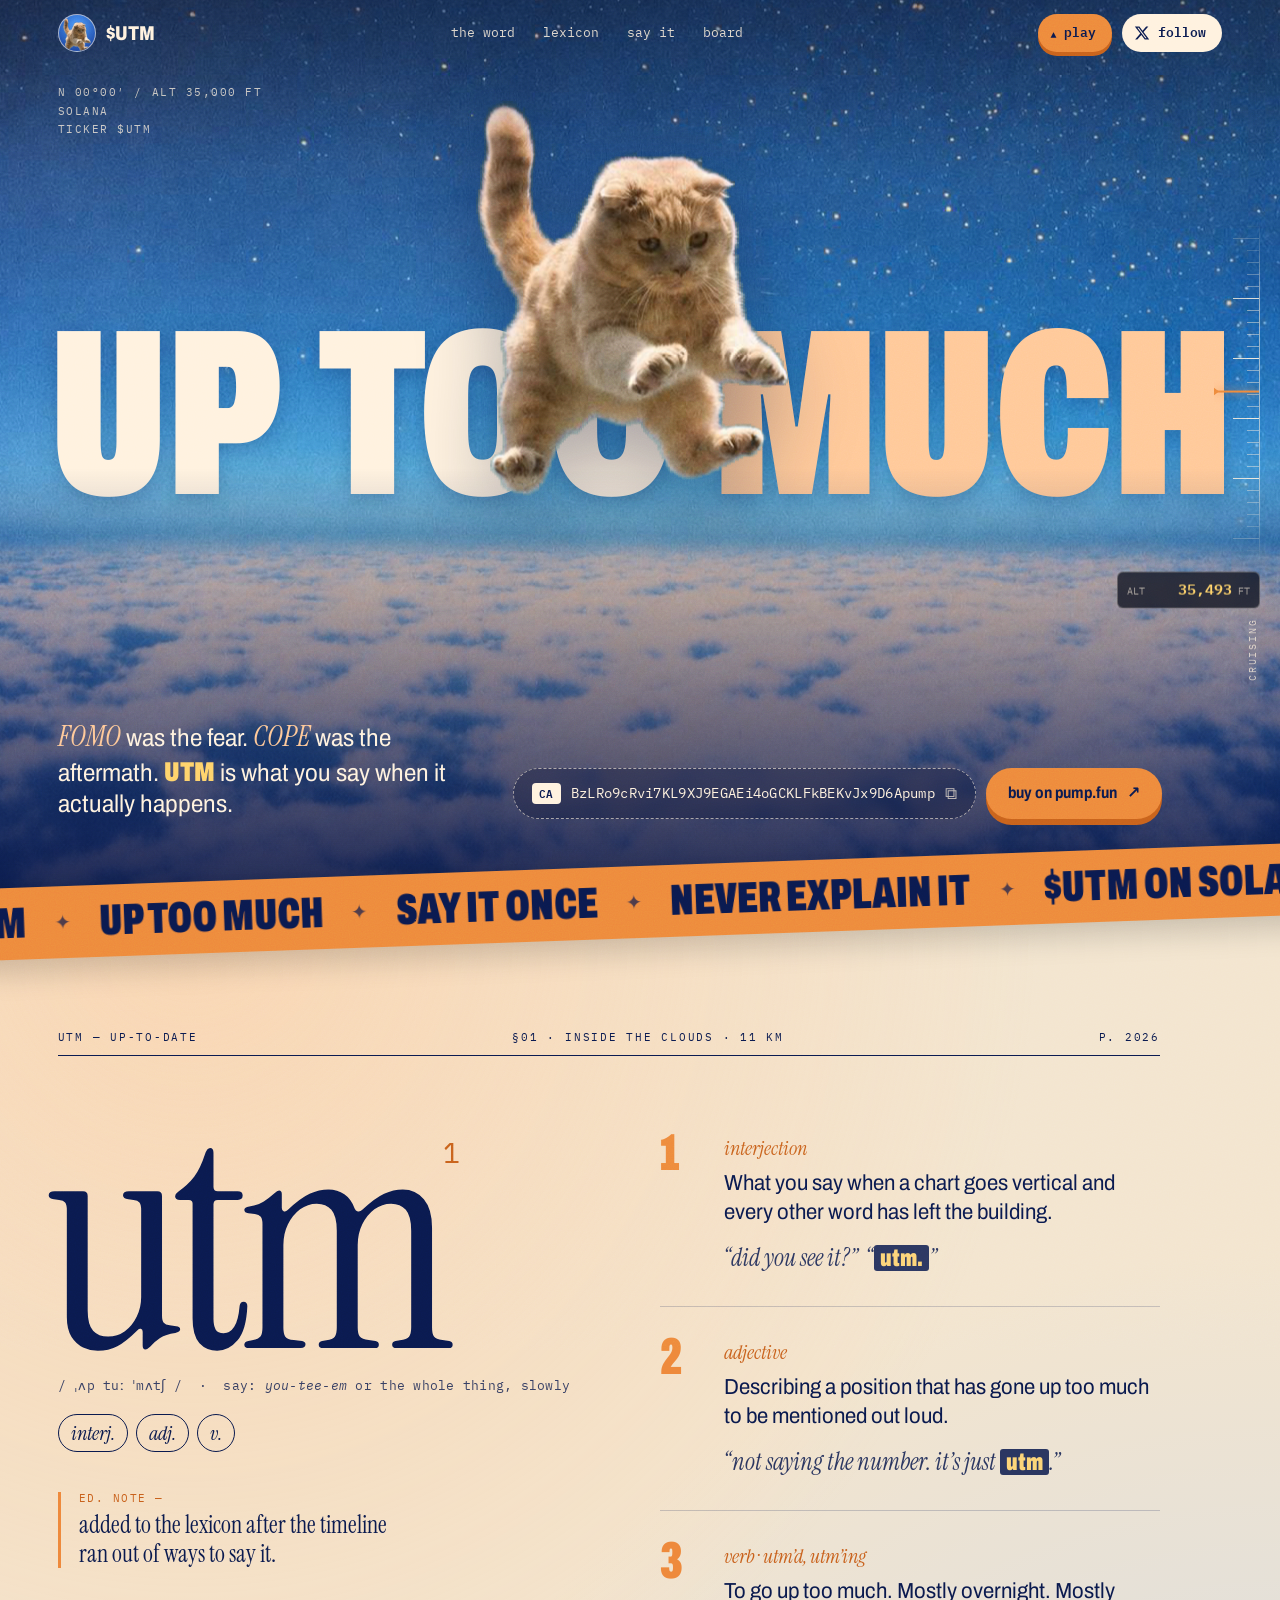
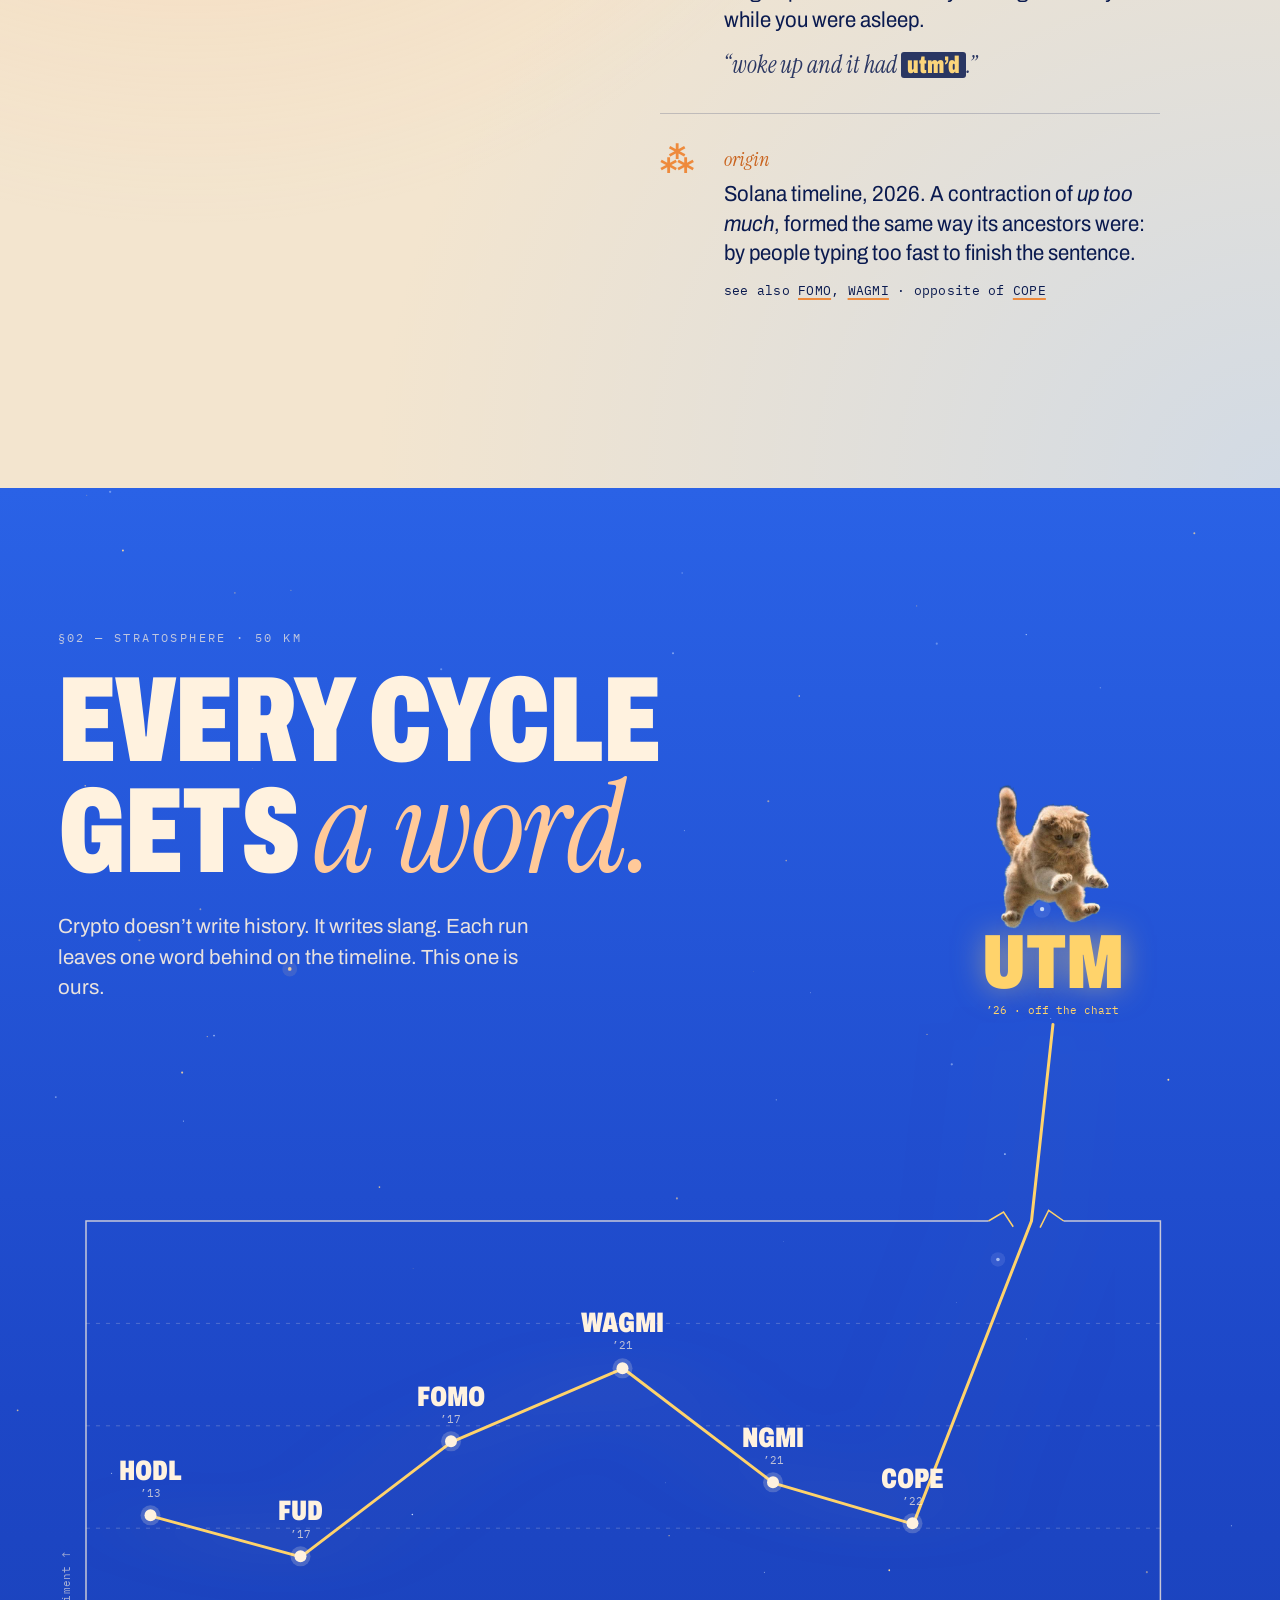
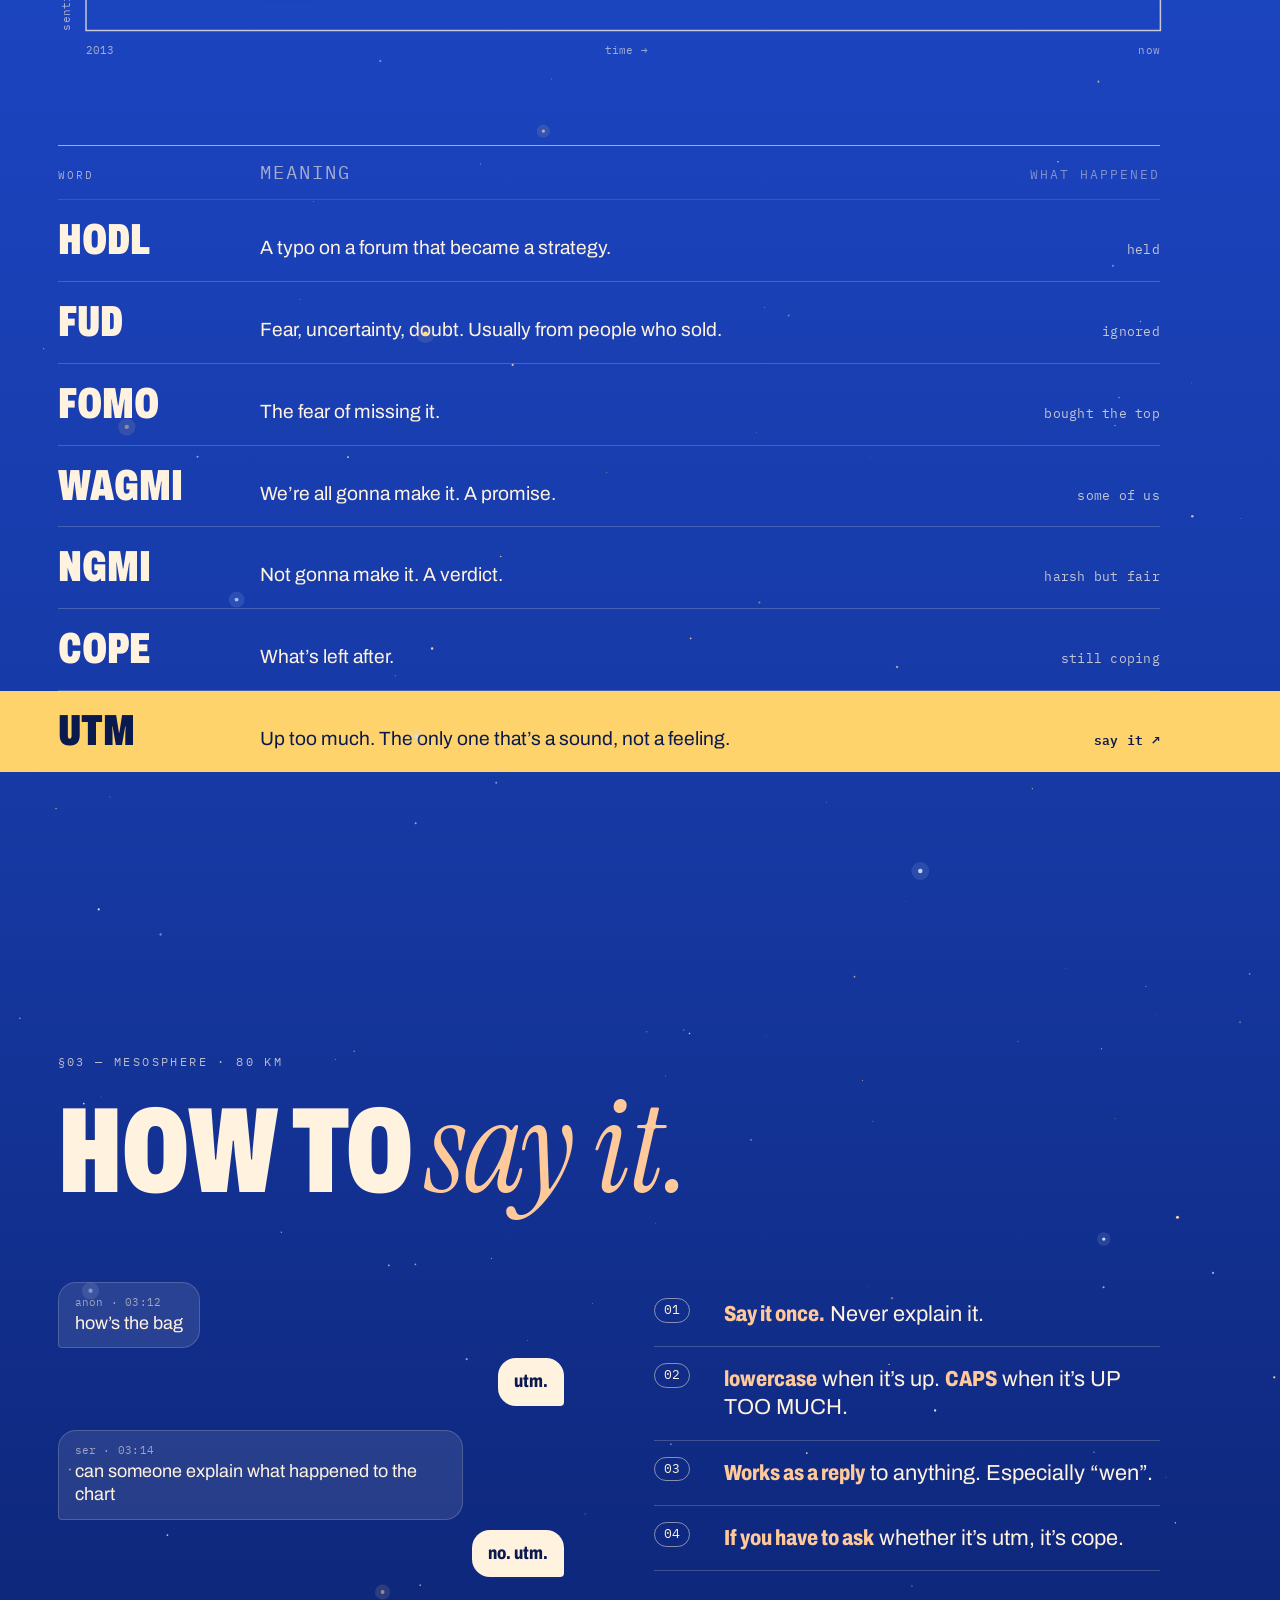
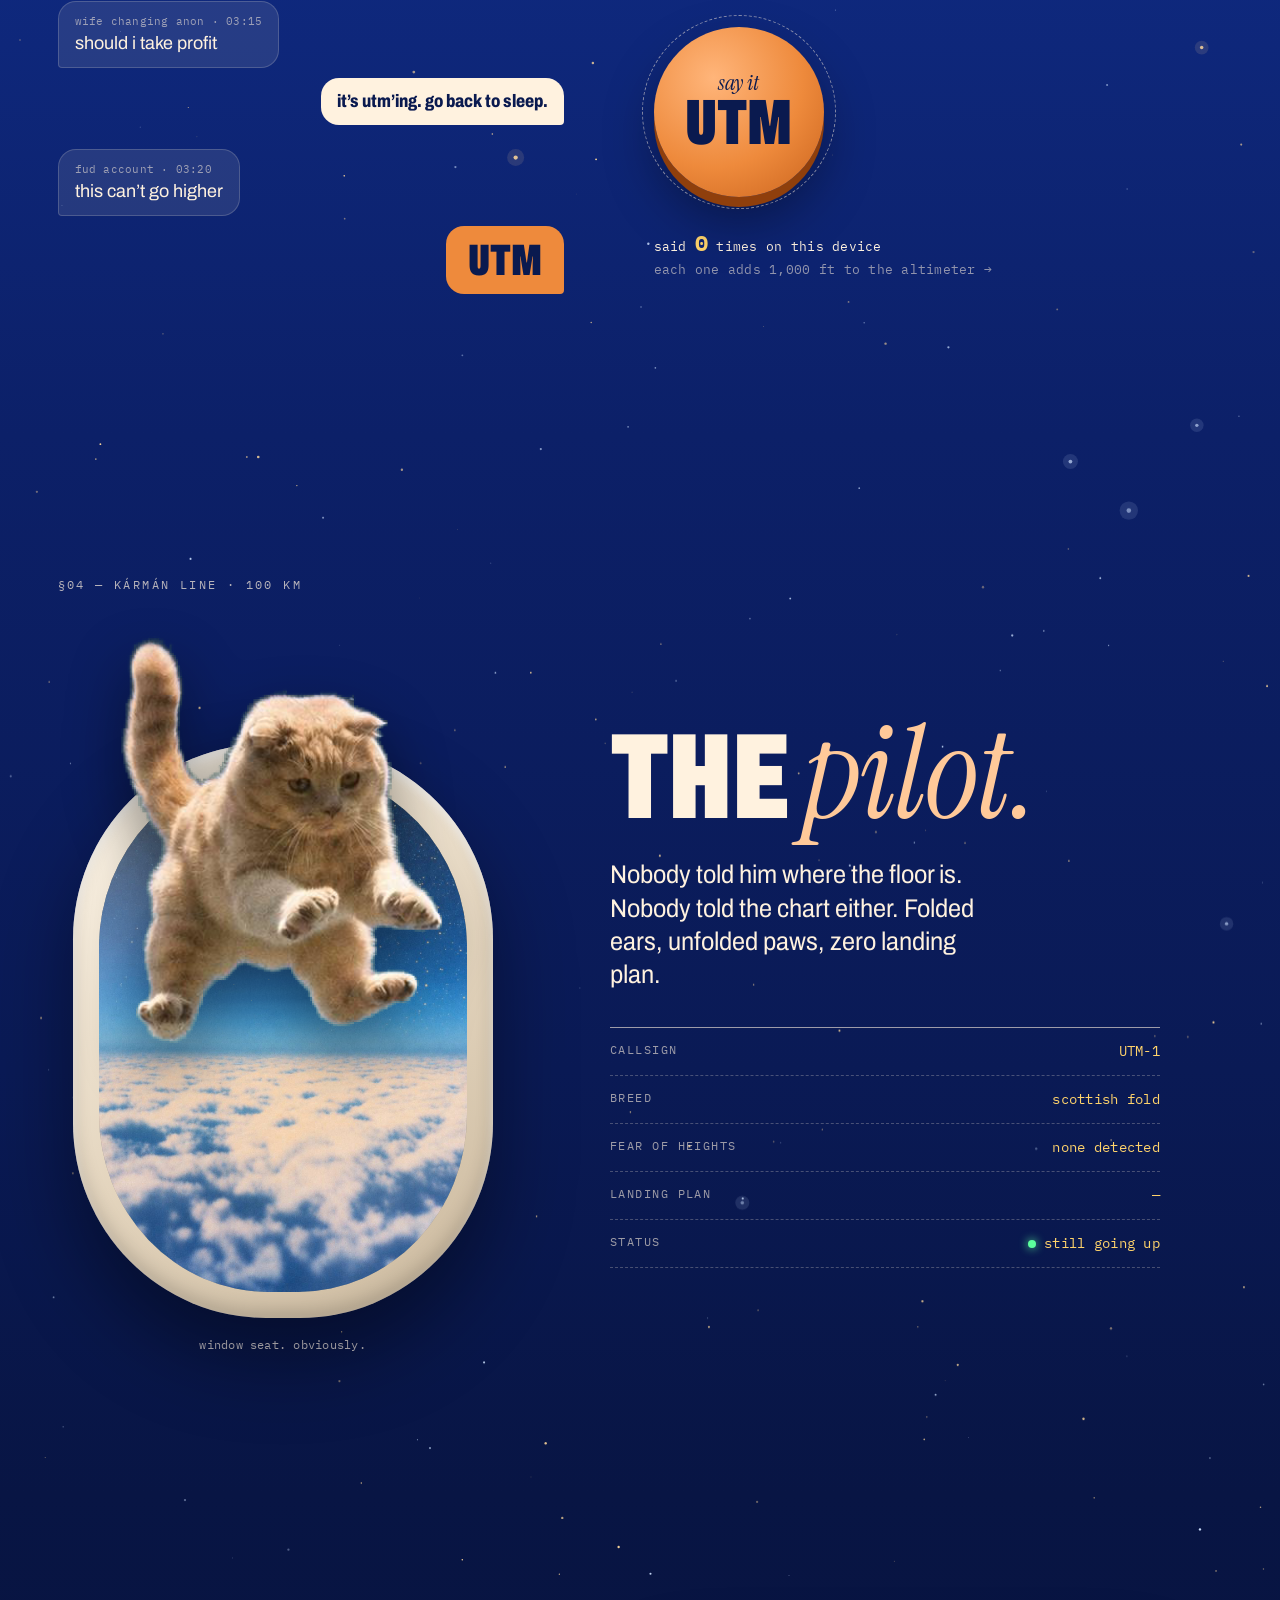
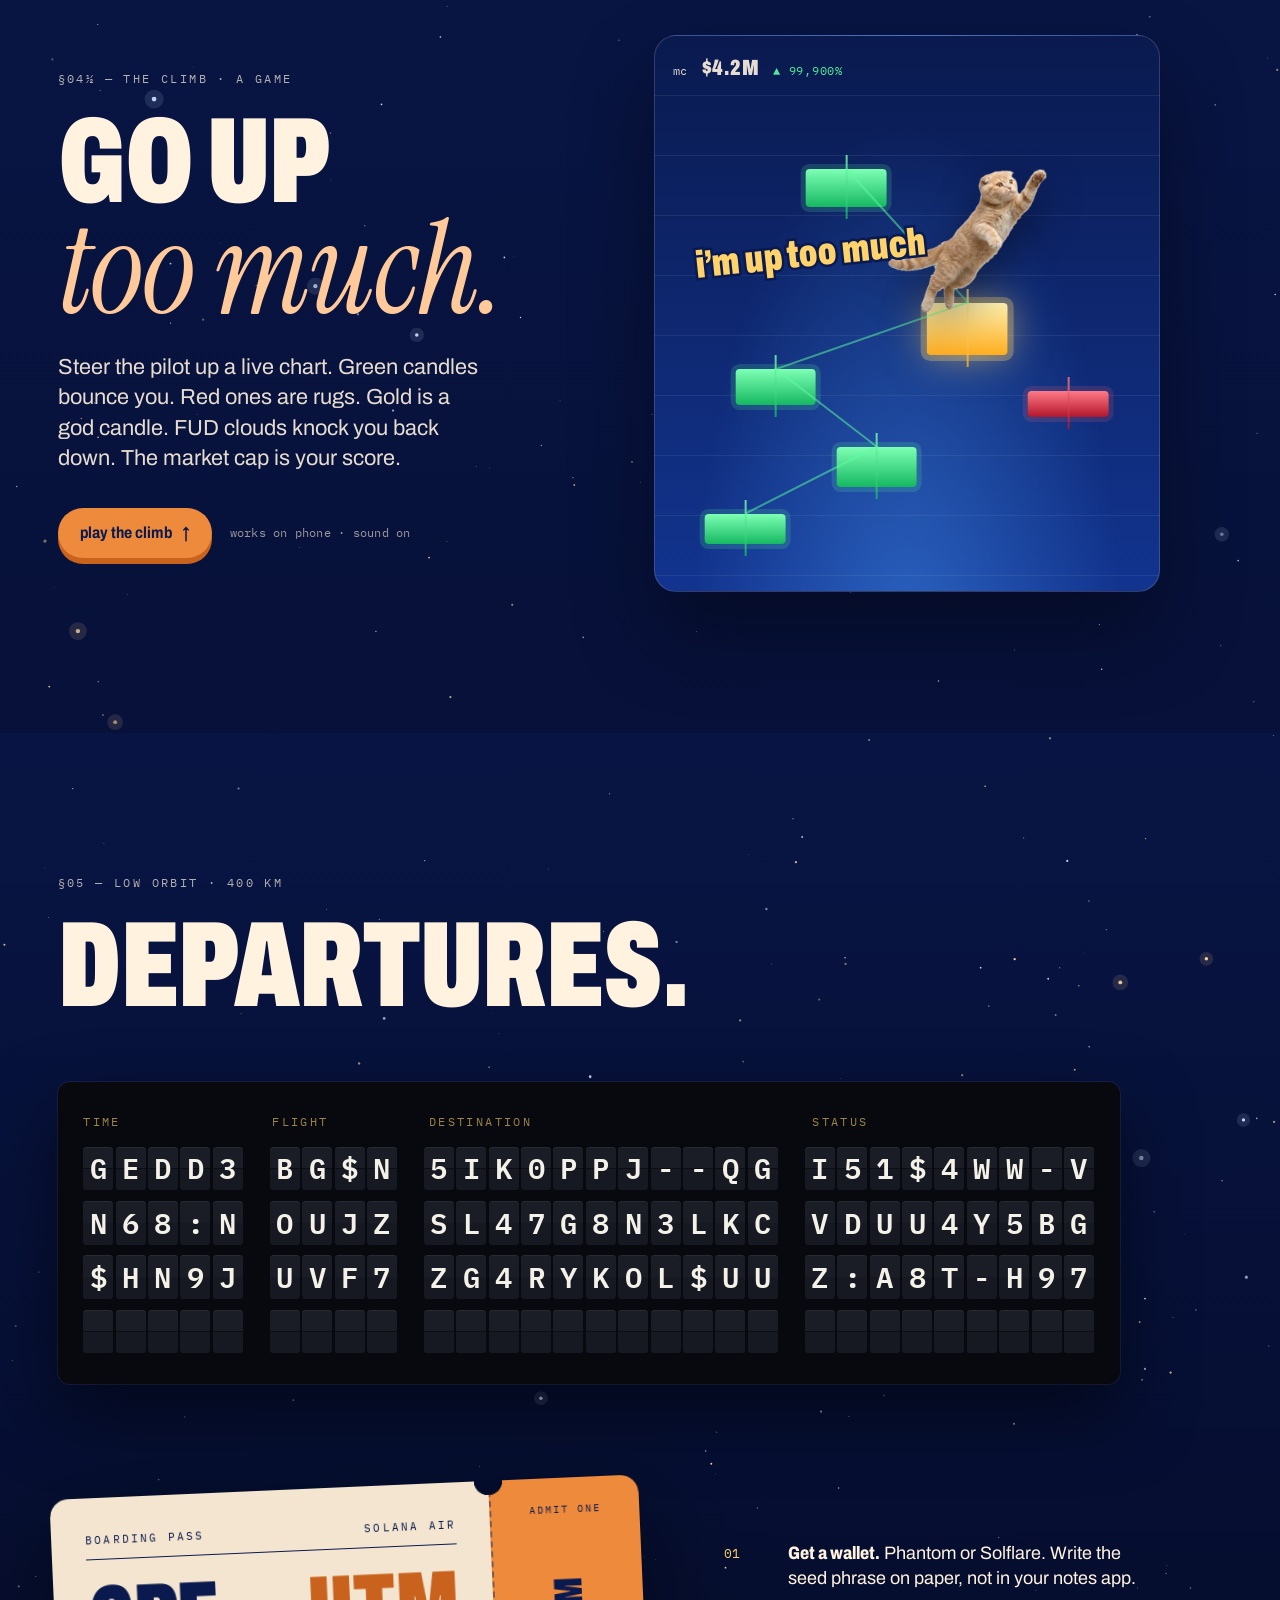
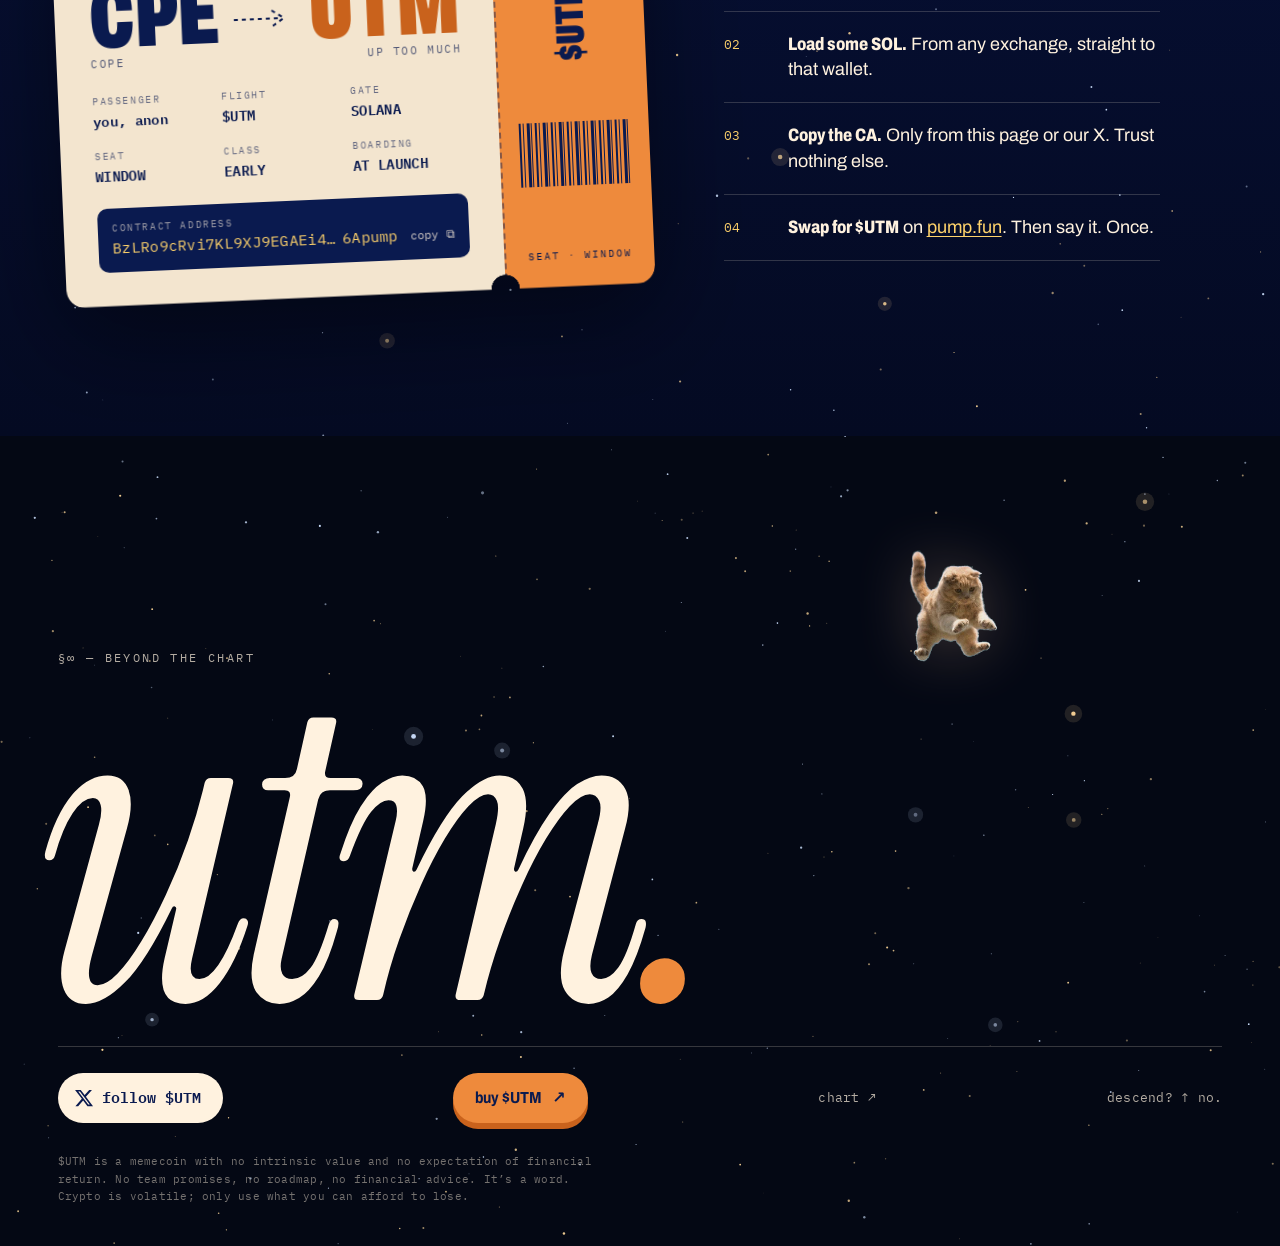
==== commit 9665e0cc: "Add The Climb game and link it from the site Co-Authored-By: Claude Opus 5.5 <noreply@anthropic.com>" ====
--- a/index.html
+++ b/index.html
@@ -45,10 +45,13 @@
     <a href="#say">say it</a>
     <a href="#board">board</a>
   </nav>
-  <a class="xbtn js-x" href="#" target="_blank" rel="noopener" aria-label="$UTM on X">
-    <svg viewBox="0 0 24 24" aria-hidden="true"><path d="M18.244 2.25h3.308l-7.227 8.26 8.502 11.24H16.17l-5.214-6.817L4.99 21.75H1.68l7.73-8.835L1.254 2.25H8.08l4.713 6.231zm-1.161 17.52h1.833L7.084 4.126H5.117z"/></svg>
-    <span>follow</span>
-  </a>
+  <div class="nav-r">
+    <a class="playbtn" href="play/"><span class="playbtn-i" aria-hidden="true">▲</span>play</a>
+    <a class="xbtn js-x" href="#" target="_blank" rel="noopener" aria-label="$UTM on X">
+      <svg viewBox="0 0 24 24" aria-hidden="true"><path d="M18.244 2.25h3.308l-7.227 8.26 8.502 11.24H16.17l-5.214-6.817L4.99 21.75H1.68l7.73-8.835L1.254 2.25H8.08l4.713 6.231zm-1.161 17.52h1.833L7.084 4.126H5.117z"/></svg>
+      <span>follow</span>
+    </a>
+  </div>
 </header>
 
 <!-- ===== ALTIMETER ===== -->
@@ -264,6 +267,34 @@
   </div>
 </section>
 
+<!-- ===== THE CLIMB (game) ===== -->
+<section class="climb" id="climb">
+  <canvas class="stars" data-density="1"></canvas>
+  <div class="climb-grid">
+    <div class="climb-copy">
+      <div class="kicker mono">§04½ — the climb · a game</div>
+      <h2 class="h2">Go up<br><em>too much.</em></h2>
+      <p class="climb-lede">Steer the pilot up a live chart. Green candles bounce you. Red ones are rugs. Gold is a god candle. FUD clouds knock you back down. The market cap is your score.</p>
+      <div class="climb-actions">
+        <a class="btn btn-ginger" href="play/">play the climb <span aria-hidden="true">↑</span></a>
+        <span class="mono climb-hint">works on phone · sound on</span>
+      </div>
+    </div>
+    <a class="climb-stage" href="play/" aria-label="Play the climb">
+      <span class="cs-c cs-g" style="--x:18%;--y:86%;--h:30px"></span>
+      <span class="cs-c cs-g" style="--x:44%;--y:74%;--h:40px"></span>
+      <span class="cs-c cs-r" style="--x:82%;--y:64%;--h:26px"></span>
+      <span class="cs-c cs-g" style="--x:24%;--y:60%;--h:36px"></span>
+      <span class="cs-c cs-y" style="--x:62%;--y:48%;--h:52px"></span>
+      <span class="cs-c cs-g" style="--x:38%;--y:24%;--h:38px"></span>
+      <svg class="cs-line" viewBox="0 0 100 100" preserveAspectRatio="none" aria-hidden="true"><polyline points="18,86 44,74 24,60 62,48 38,24"/></svg>
+      <img class="cs-cat" src="assets/cat-up.png" alt="">
+      <span class="cs-say">i’m up too much</span>
+      <span class="cs-mc mono">mc <b>$4.2M</b> <i>▲ 99,900%</i></span>
+    </a>
+  </div>
+</section>
+
 <!-- ===== 05 BOARD ===== -->
 <section class="board" id="board">
   <canvas class="stars" data-density="1.3"></canvas>
--- a/styles.css
+++ b/styles.css
@@ -526,10 +526,72 @@
 .descend:hover{opacity:1;color:var(--gold)}
 .disclaimer{position:relative;font-size:11px;opacity:.45;max-width:80ch;margin:30px 0 0;line-height:1.6}
 
+/* ---------- nav: play ---------- */
+.nav-r{display:flex;align-items:center;gap:10px}
+.playbtn{
+  display:inline-flex;align-items:center;gap:8px;text-decoration:none;
+  background:var(--ginger);color:var(--ink);border-radius:999px;padding:9px 16px 9px 12px;
+  font-family:var(--mono);font-size:13px;font-weight:600;box-shadow:0 4px 0 var(--ginger-d);
+  transition:transform .2s var(--ease), box-shadow .2s;
+}
+.playbtn:hover{transform:translateY(-2px);box-shadow:0 6px 0 var(--ginger-d)}
+.playbtn-i{font-size:10px;animation:nudge 1.6s var(--ease) infinite}
+@keyframes nudge{0%,100%{transform:translateY(1px)}50%{transform:translateY(-3px)}}
+
+/* ---------- the climb (game promo) ---------- */
+.climb{
+  position:relative;overflow:hidden;padding:clamp(90px,11vw,160px) var(--pad);
+  background:linear-gradient(180deg, #081544 0%, #071139 100%);
+}
+.climb .stars{position:absolute;inset:0;width:100%;height:100%}
+.climb-grid{position:relative;display:grid;grid-template-columns:minmax(0,1fr) minmax(0,1fr);gap:clamp(40px,7vw,110px);align-items:center}
+.climb-lede{font-size:clamp(18px,1.7vw,23px);line-height:1.4;max-width:36ch;margin:26px 0 34px;opacity:.9}
+.climb-actions{display:flex;align-items:center;gap:18px;flex-wrap:wrap}
+.climb-hint{font-size:12px;opacity:.6}
+.climb-stage{
+  position:relative;display:block;aspect-ratio:4/4.4;max-height:560px;width:100%;border-radius:22px;overflow:hidden;
+  background:
+    repeating-linear-gradient(to bottom, transparent 0 59px, rgba(255,242,223,.07) 59px 60px),
+    radial-gradient(ellipse at 50% 110%, rgba(61,134,230,.55), transparent 60%),
+    linear-gradient(180deg, #0a1a4f, #12348f);
+  border:1px solid rgba(255,242,223,.16);box-shadow:0 40px 80px rgba(0,0,0,.35);
+  transition:transform .4s var(--ease);
+}
+.climb-stage:hover{transform:translateY(-6px) rotate(-.6deg)}
+.cs-line{position:absolute;inset:0;width:100%;height:100%}
+.cs-line polyline{fill:none;stroke:rgba(92,255,157,.5);stroke-width:.5;vector-effect:non-scaling-stroke;stroke-width:2}
+.cs-c{
+  position:absolute;left:var(--x);top:var(--y);width:16%;height:var(--h);transform:translate(-50%,0);border-radius:4px;
+  background:linear-gradient(#7dffb4,#16b862);box-shadow:0 0 0 5px rgba(92,255,157,.16);
+}
+.cs-c::before{content:"";position:absolute;left:50%;top:-14px;bottom:-12px;width:2px;transform:translateX(-50%);background:inherit;z-index:-1;opacity:.8}
+.cs-r{background:linear-gradient(#ff7a87,#b3162b);box-shadow:0 0 0 5px rgba(255,92,108,.16)}
+.cs-y{background:linear-gradient(#fff2b0,#ffae1f);box-shadow:0 0 0 6px rgba(255,211,107,.3), 0 0 40px rgba(255,211,107,.6);animation:godpulse 1.6s ease-in-out infinite}
+@keyframes godpulse{50%{box-shadow:0 0 0 9px rgba(255,211,107,.2), 0 0 60px rgba(255,211,107,.8)}}
+.cs-cat{
+  position:absolute;left:62%;top:48%;width:32%;transform:translate(-50%,-92%);
+  filter:drop-shadow(0 18px 20px rgba(0,0,0,.4));animation:csHop 1.5s cubic-bezier(.3,0,.4,1) infinite;
+}
+@keyframes csHop{
+  0%,100%{transform:translate(-50%,-88%) scale(1.06,.9)}
+  12%{transform:translate(-50%,-92%) scale(.94,1.06)}
+  50%{transform:translate(-50%,-138%) scale(1,1)}
+  88%{transform:translate(-50%,-92%) scale(1,1)}
+}
+.cs-say{
+  position:absolute;left:8%;top:34%;transform:rotate(-6deg);
+  font-weight:900;font-variation-settings:"wdth" 70;font-size:clamp(24px,3vw,40px);color:var(--gold);
+  -webkit-text-stroke:5px var(--ink);paint-order:stroke fill;animation:csSay 3s var(--ease) infinite;
+}
+@keyframes csSay{0%{opacity:0;transform:translateY(10px) rotate(-6deg) scale(.7)}12%,70%{opacity:1;transform:translateY(0) rotate(-6deg) scale(1)}100%{opacity:0;transform:translateY(-24px) rotate(-6deg)}}
+.cs-mc{position:absolute;left:18px;top:16px;font-size:12px;letter-spacing:.06em;opacity:.9}
+.cs-mc b{font-family:var(--sans);font-weight:900;font-variation-settings:"wdth" 70;font-size:22px;margin:0 6px}
+.cs-mc i{font-style:normal;color:#5cff9d}
+
 /* ---------- responsive ---------- */
 @media (max-width: 900px){
   .nav-links{display:none}
-  .word-grid,.say-grid,.pilot-grid,.board-grid{grid-template-columns:1fr}
+  .word-grid,.say-grid,.pilot-grid,.board-grid,.climb-grid{grid-template-columns:1fr}
   .runhead span:nth-child(2){display:none}
   .pilot-copy{order:-1}
   .alt-tape,.alt-layer{display:none}
@@ -573,6 +635,9 @@
   .pass-fields{grid-template-columns:repeat(2,minmax(0,1fr))}
   .defs li{padding-left:48px}
   .defs li::before{font-size:40px}
+  .nav .xbtn span{display:none}
+  .nav .xbtn{padding:9px}
+  .playbtn{padding:9px 14px 9px 11px}
   .space{min-height:70vh}
 }
 
@@ -584,7 +649,7 @@
 
 /* keep content clear of the altimeter on desktop */
 @media (min-width: 901px){
-  .word,.lex,.say,.pilot,.board{padding-right:max(var(--pad), 120px)}
+  .word,.lex,.say,.pilot,.climb,.board{padding-right:max(var(--pad), 120px)}
   .log-utm{margin-right:calc(max(var(--pad), 120px) * -1);padding-right:max(var(--pad), 120px)}
 }
 .alt.top .alt-read .alt-k:last-child{display:none}
